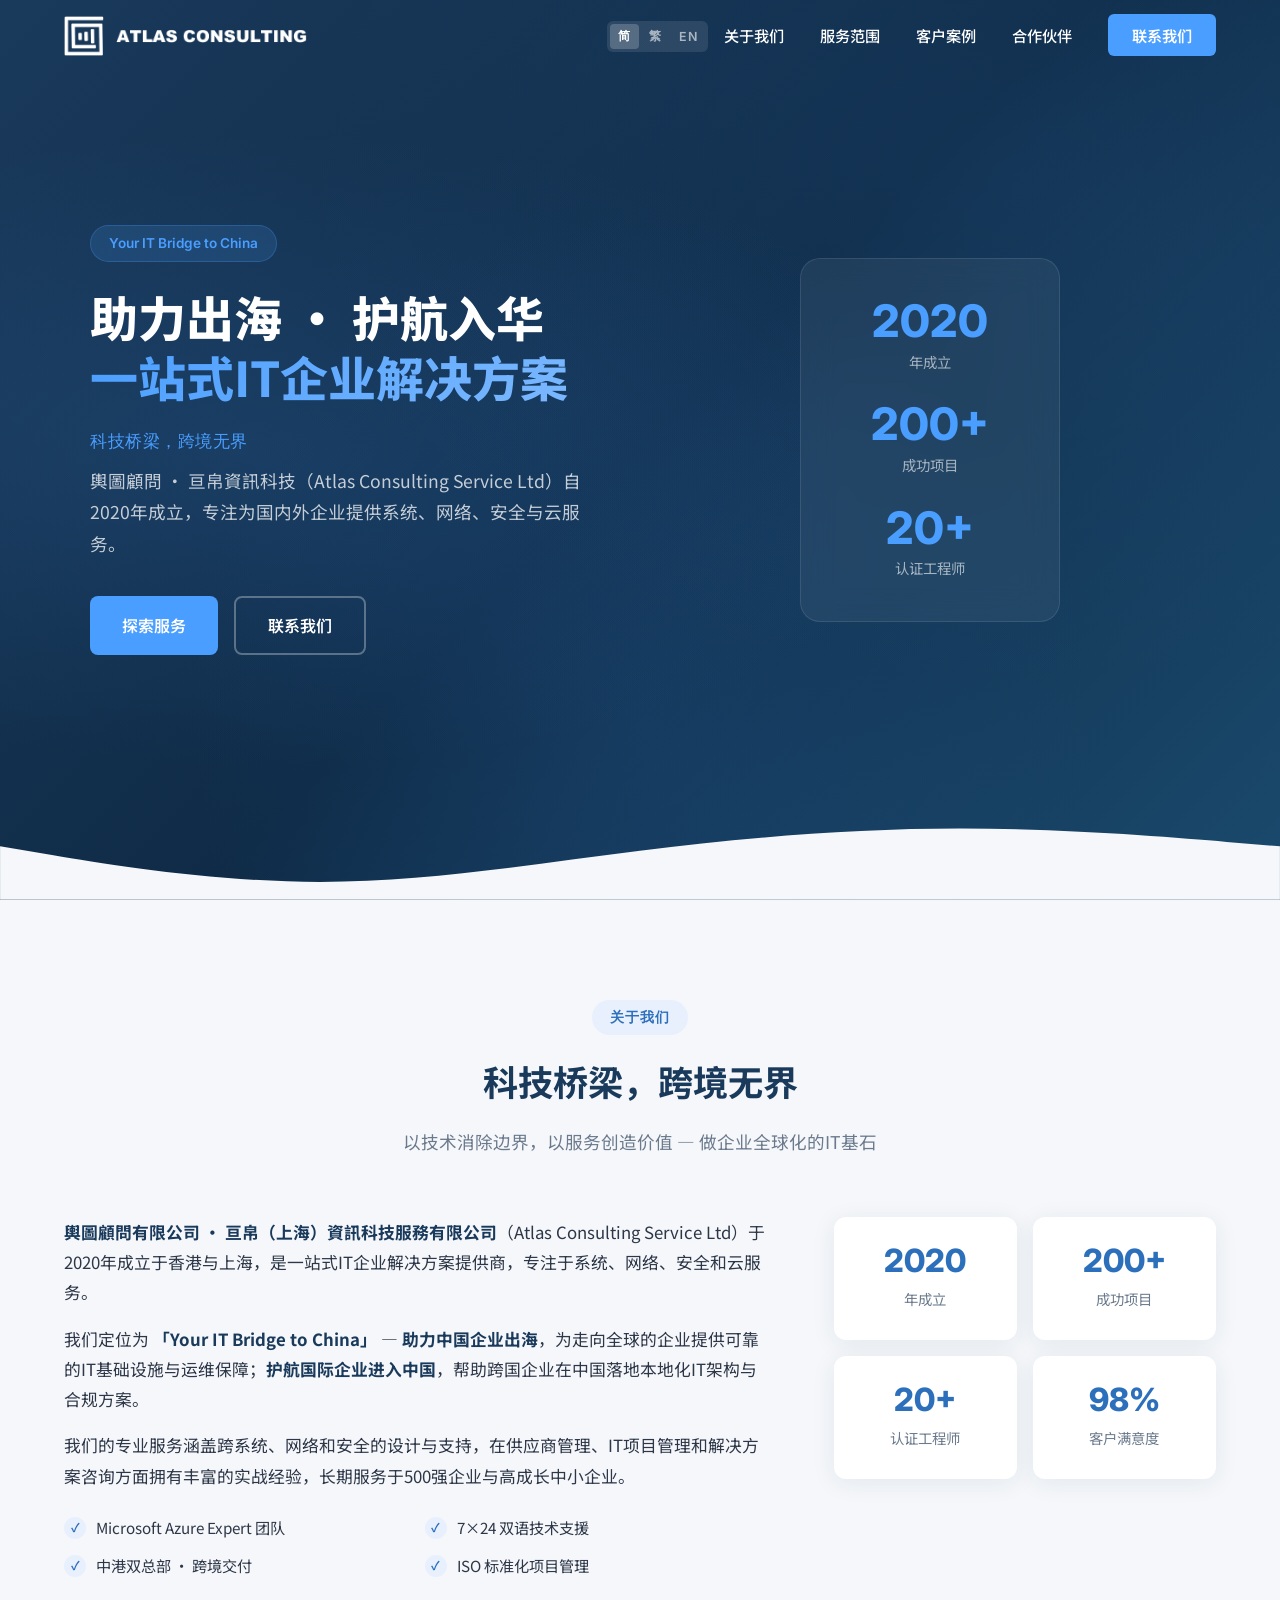
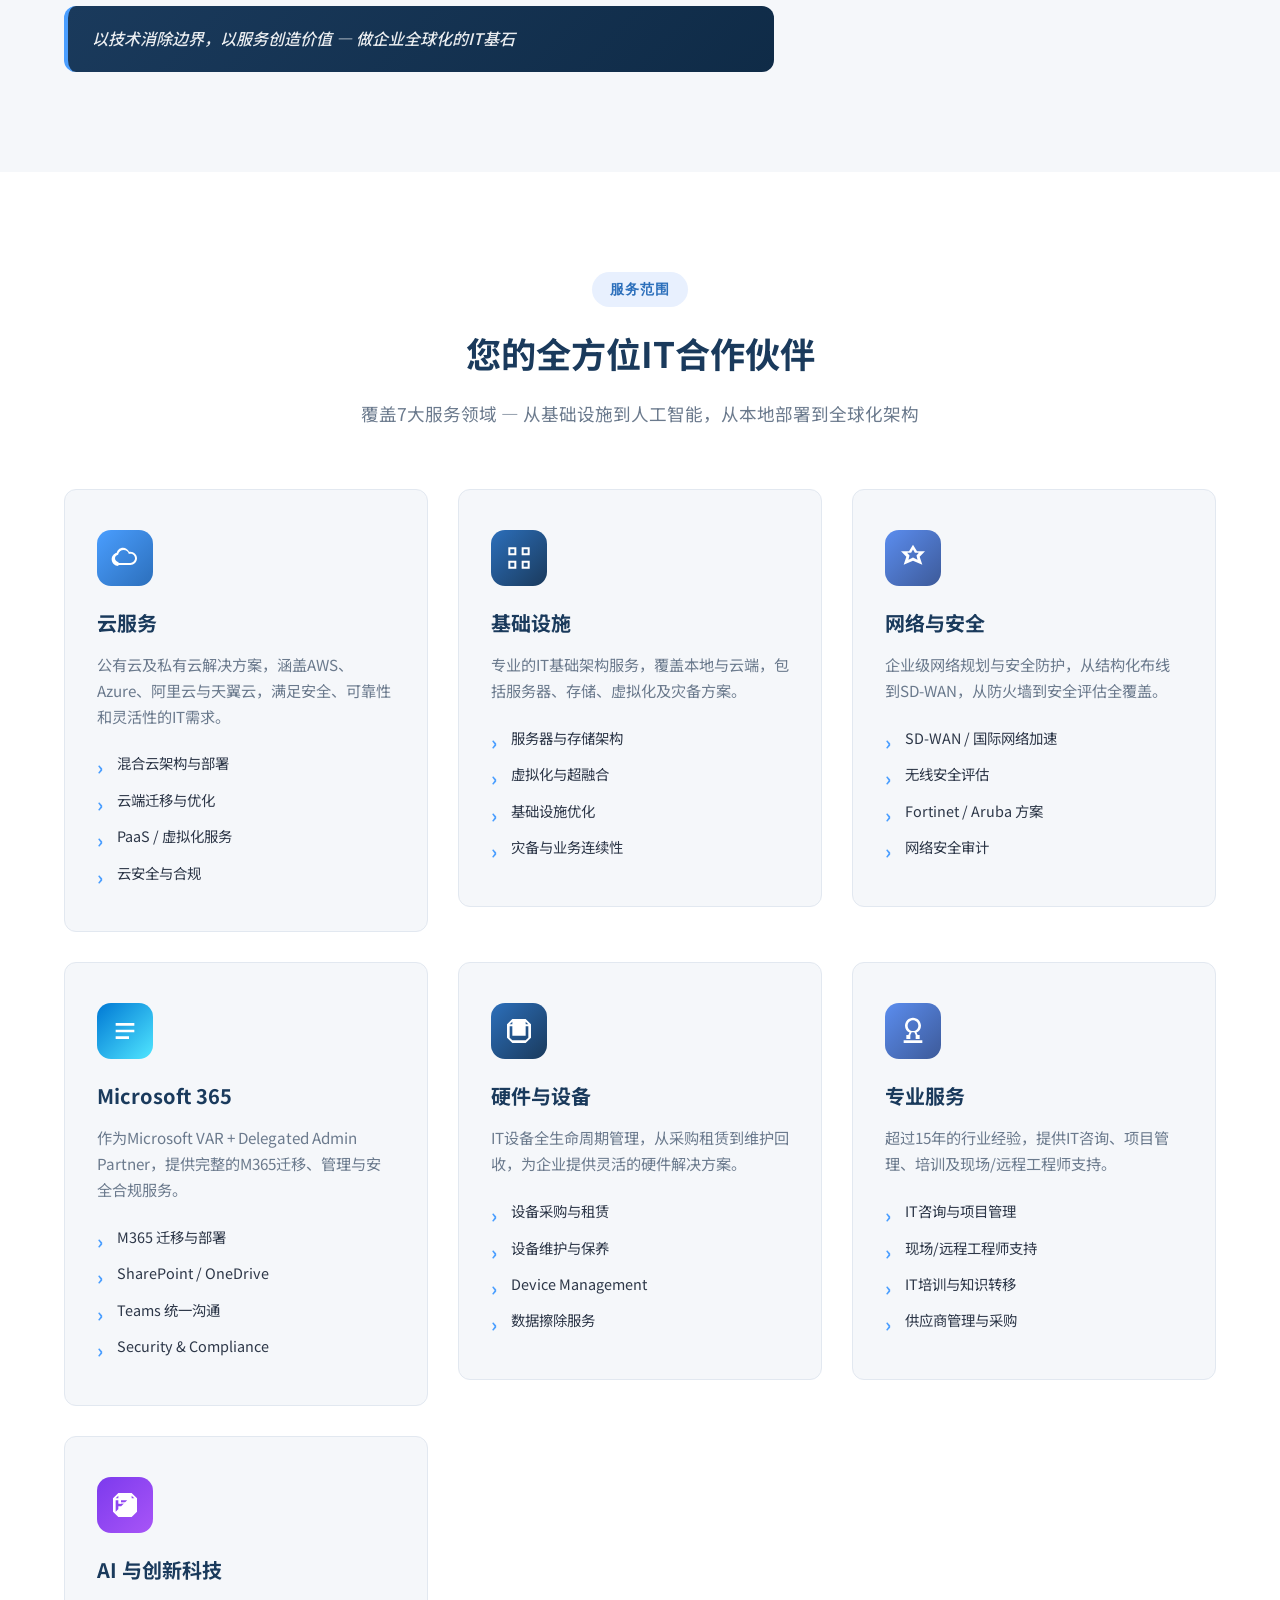
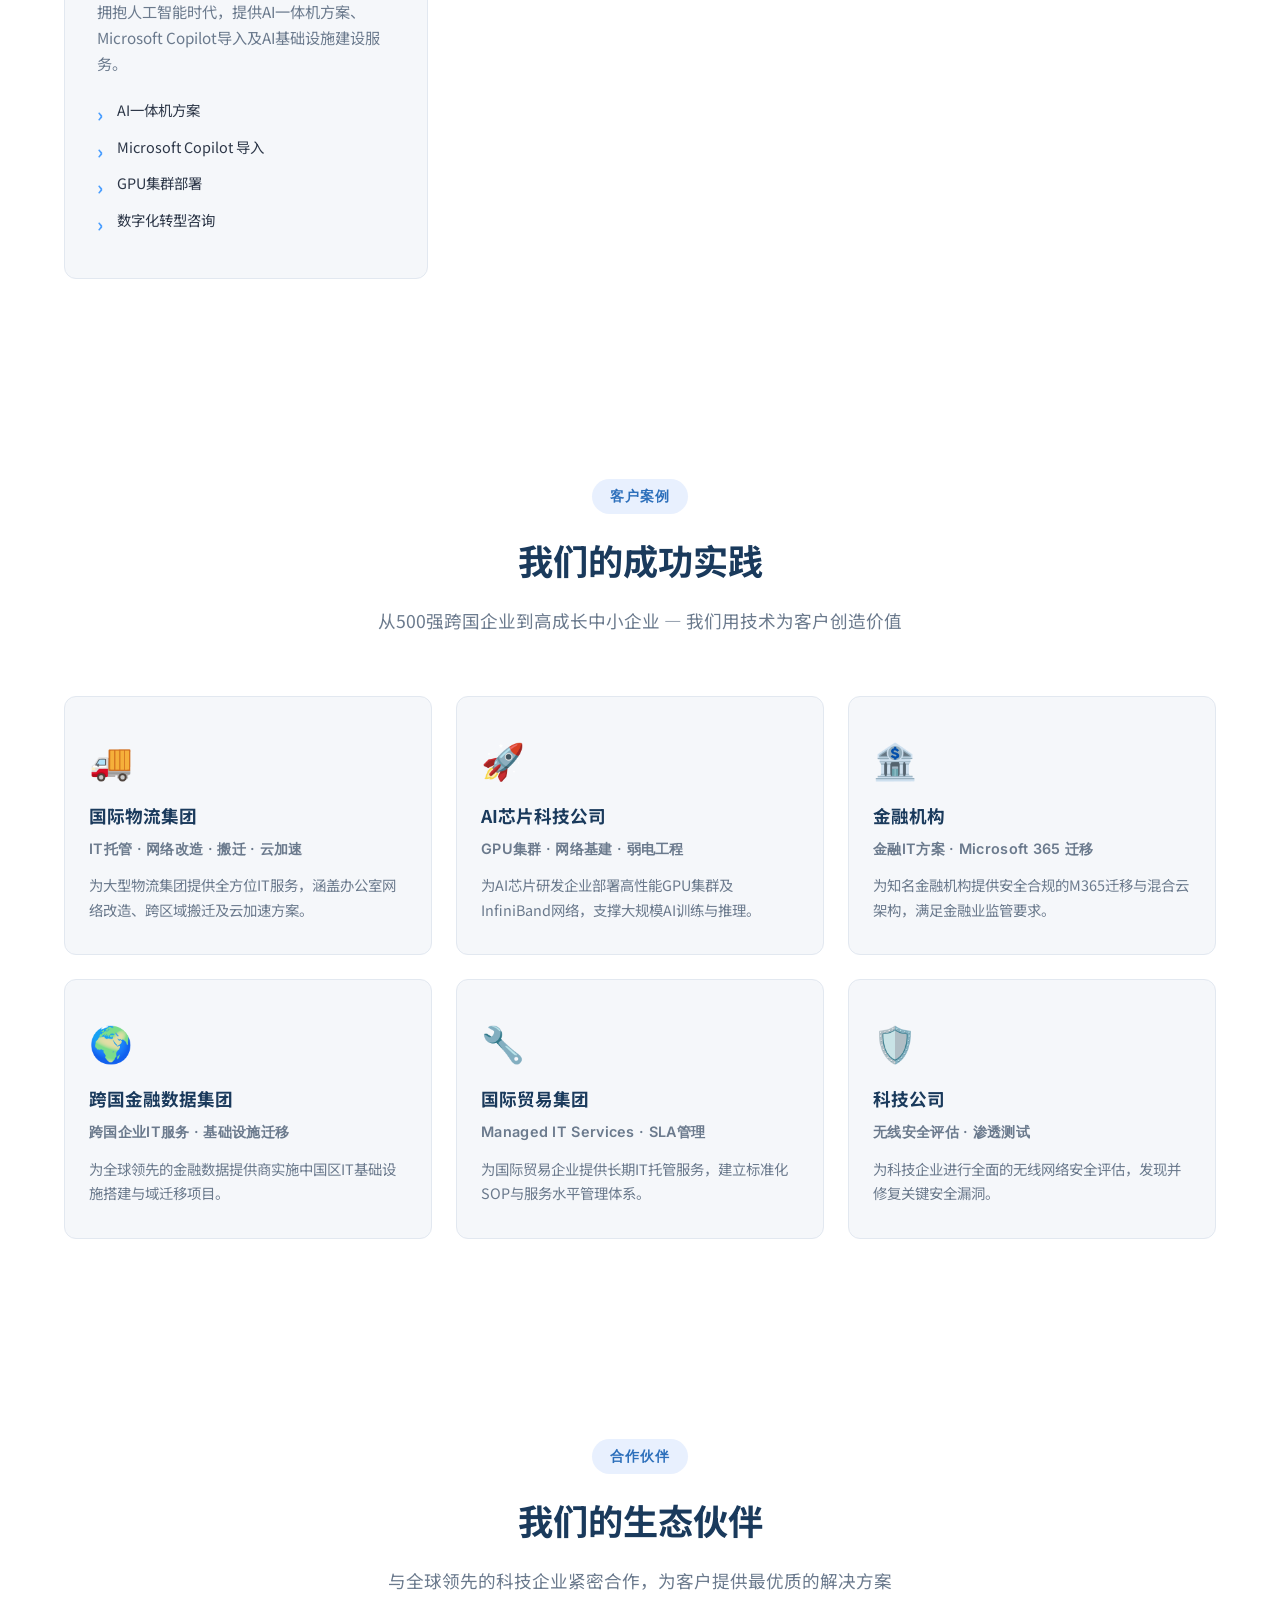
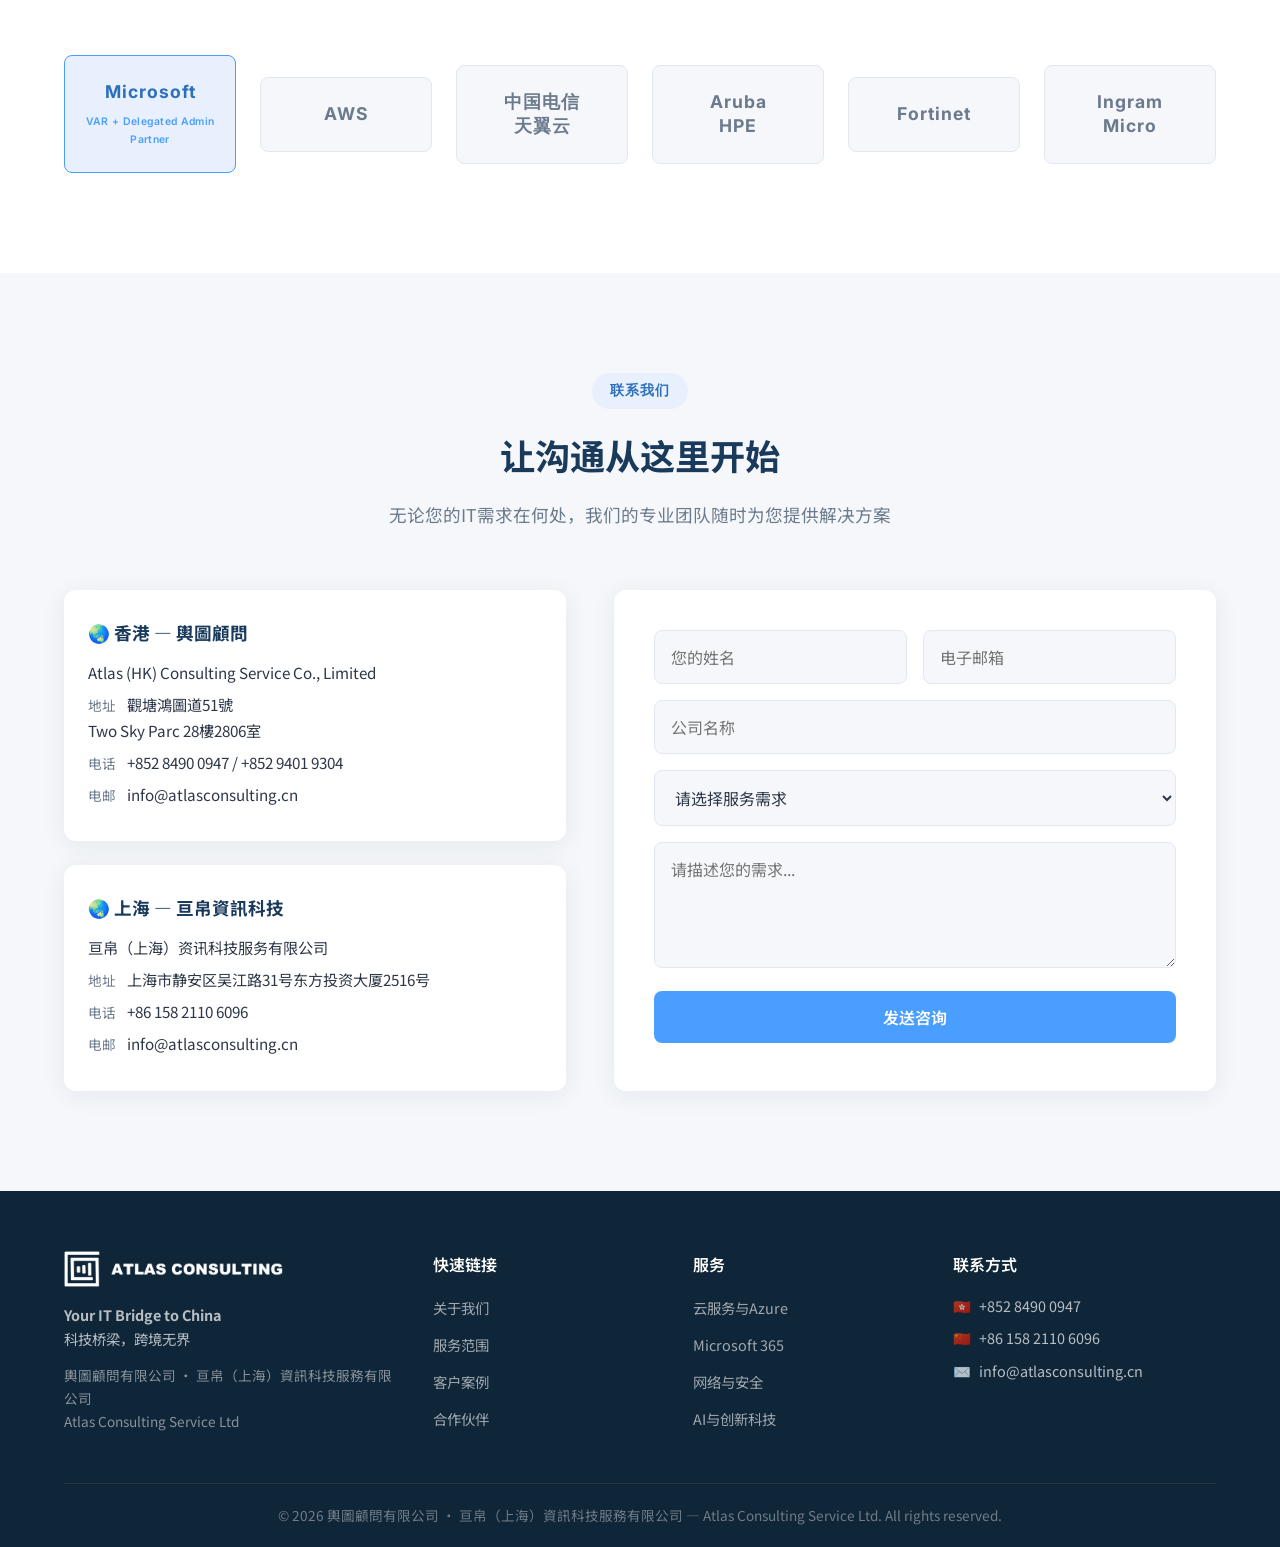
==== index.html @ c6019c4a "fix: services section missing 2x </div> + </section>, desktop layout broken" ====
<!DOCTYPE html>
<html lang="zh-CN">
<head>
    <meta charset="UTF-8">
    <meta name="viewport" content="width=device-width, initial-scale=1.0">
    <title>輿圖顧問 · 亘帛資訊科技 | Atlas Consulting — Your IT Bridge to China</title>
    <meta name="description" content="輿圖顧問有限公司 · 亘帛（上海）資訊科技服務有限公司 — 一站式IT企业解决方案提供商，助力中国企业出海，护航国际企业进入中国。">
    <meta name="robots" content="index, follow">
    <link rel="icon" type="image/jpg" href="assets/images/cropped-logo-32x32.jpg">
    <link rel="preconnect" href="https://fonts.googleapis.com">
    <link rel="preconnect" href="https://fonts.gstatic.com" crossorigin>
    <link href="https://fonts.googleapis.com/css2?family=Inter:wght@400;500;600;700;800&family=Noto+Sans+SC:wght@400;500;600;700&display=swap" rel="stylesheet">
    <link rel="stylesheet" href="assets/css/style.css">
</head>
<body>
    <!-- ========== NAVBAR ========== -->
    <nav class="navbar" id="navbar">
        <div class="container nav-container">
            <a href="#" class="nav-logo">
                <img src="assets/images/logo_280_blue.png" alt="Atlas Consulting" class="logo-blue">
                <img src="assets/images/logo_280_white.png" alt="Atlas Consulting" class="logo-white">
            </a>
            <div class="nav-right">
                <div class="lang-switcher">
                    <button class="lang-btn" data-lang="zh-CN" onclick="applyLanguage('zh-CN')">简</button>
                    <button class="lang-btn" data-lang="zh-TW" onclick="applyLanguage('zh-TW')">繁</button>
                    <button class="lang-btn" data-lang="en" onclick="applyLanguage('en')">EN</button>
                </div>
                <button class="nav-toggle" id="navToggle" aria-label="菜单">
                    <span></span><span></span><span></span>
                </button>
                <ul class="nav-menu" id="navMenu">
                    <li><a href="#about" class="nav-link" data-i18n="nav.about">关于我们</a></li>
                    <li><a href="#services" class="nav-link" data-i18n="nav.services">服务范围</a></li>
                    <li><a href="#cases" class="nav-link" data-i18n="nav.cases">客户案例</a></li>
                    <li><a href="#partners" class="nav-link" data-i18n="nav.partners">合作伙伴</a></li>
                    <li><a href="#contact" class="nav-link nav-cta" data-i18n="nav.contact">联系我们</a></li>
                </ul>
            </div>
        </div>
    </nav>

    <!-- ========== HERO ========== -->
    <section class="hero" id="hero">
        <div class="hero-bg"></div>
        <div class="container hero-content">
            <div class="hero-text">
                <span class="hero-badge" data-i18n="hero.badge">Your IT Bridge to China</span>
                <h1 data-i18n="hero.title">助力出海 · 护航入华<br><span class="highlight">一站式IT企业解决方案</span></h1>
                <p class="hero-tagline" data-i18n="hero.tagline">科技桥梁，跨境无界</p>
                <p data-i18n="hero.desc">輿圖顧問 · 亘帛資訊科技（Atlas Consulting Service Ltd）自2020年成立，专注为国内外企业提供系统、网络、安全与云服务。</p>
                <div class="hero-btns">
                    <a href="#services" class="btn btn-primary" data-i18n="hero.btn1">探索服务</a>
                    <a href="#contact" class="btn btn-outline" data-i18n="hero.btn2">联系我们</a>
                </div>
            </div>
            <div class="hero-visual">
                <div class="hero-card">
                    <div class="hero-stat">
                        <span class="stat-number">2020</span>
                        <span class="stat-label" data-i18n="stat.founded">年成立</span>
                    </div>
                    <div class="hero-stat">
                        <span class="stat-number">200+</span>
                        <span class="stat-label" data-i18n="stat.projects">成功项目</span>
                    </div>
                    <div class="hero-stat">
                        <span class="stat-number">20+</span>
                        <span class="stat-label" data-i18n="stat.engineers">认证工程师</span>
                    </div>
                </div>
            </div>
        </div>
        <div class="hero-wave">
            <svg viewBox="0 0 1440 120" fill="none" xmlns="http://www.w3.org/2000/svg">
                <path d="M0 60L60 70C120 80 240 100 360 100C480 100 600 80 720 65C840 50 960 40 1080 40C1200 40 1320 50 1380 55L1440 60V120H0V60Z" fill="#f5f7fa"/>
            </svg>
        </div>
    </section>

    <!-- ========== ABOUT ========== -->
    <section class="about" id="about">
        <div class="container">
            <div class="section-header">
                <span class="section-tag" data-i18n="about.tag">关于我们</span>
                <h2 data-i18n="about.title">科技桥梁，跨境无界</h2>
                <p class="section-desc" data-i18n="about.desc">以技术消除边界，以服务创造价值 — 做企业全球化的IT基石</p>
            </div>
            <div class="about-content">
                <div class="about-text">
                    <p data-i18n="about.p1"><strong>輿圖顧問有限公司 · 亘帛（上海）資訊科技服務有限公司</strong>（Atlas Consulting Service Ltd）于2020年成立于香港与上海，是一站式IT企业解决方案提供商，专注于系统、网络、安全和云服务。</p>
                    <p data-i18n="about.p2">我们定位为 <strong>「Your IT Bridge to China」</strong> — <strong>助力中国企业出海</strong>，为走向全球的企业提供可靠的IT基础设施与运维保障；<strong>护航国际企业进入中国</strong>，帮助跨国企业在中国落地本地化IT架构与合规方案。</p>
                    <p data-i18n="about.p3">我们的专业服务涵盖跨系统、网络和安全的设计与支持，在供应商管理、IT项目管理和解决方案咨询方面拥有丰富的实战经验，长期服务于500强企业与高成长中小企业。</p>
                    <div class="about-features">
                        <div class="about-feature">
                            <span class="af-icon">✓</span>
                            <span data-i18n="about.feat1">Microsoft Azure Expert 团队</span>
                        </div>
                        <div class="about-feature">
                            <span class="af-icon">✓</span>
                            <span data-i18n="about.feat2">7×24 双语技术支援</span>
                        </div>
                        <div class="about-feature">
                            <span class="af-icon">✓</span>
                            <span data-i18n="about.feat3">中港双总部 · 跨境交付</span>
                        </div>
                        <div class="about-feature">
                            <span class="af-icon">✓</span>
                            <span data-i18n="about.feat4">ISO 标准化项目管理</span>
                        </div>
                    </div>
                    <div class="about-mission">
                        <p class="mission-text" data-i18n="about.mission">「以技术消除边界，以服务创造价值 — 做企业全球化的IT基石」</p>
                    </div>
                </div>
                <div class="about-stats">
                    <div class="stat-card">
                        <span class="stat-num">2020</span>
                        <span class="stat-desc" data-i18n="stat.founded">年成立</span>
                    </div>
                    <div class="stat-card">
                        <span class="stat-num">200+</span>
                        <span class="stat-desc" data-i18n="stat.projects">成功项目</span>
                    </div>
                    <div class="stat-card">
                        <span class="stat-num">20+</span>
                        <span class="stat-desc" data-i18n="stat.engineers">认证工程师</span>
                    </div>
                    <div class="stat-card">
                        <span class="stat-num">98%</span>
                        <span class="stat-desc" data-i18n="stat.satisfaction">客户满意度</span>
                    </div>
                </div>
            </div>
        </div>
    </section>

    <!-- ========== SERVICES ========== -->
    <section class="services" id="services">
        <div class="container">
            <div class="section-header">
                <span class="section-tag" data-i18n="services.tag">服务范围</span>
                <h2 data-i18n="services.title">您的全方位IT合作伙伴</h2>
                <p class="section-desc" data-i18n="services.desc">覆盖7大服务领域 — 从基础设施到人工智能，从本地部署到全球化架构</p>
            </div>
            <div class="services-grid">
                <a href="services/cloud.html" class="service-card-link">
                <div class="service-card">
                    <div class="sc-icon sc-icon-cloud">
                        <svg viewBox="0 0 48 48" fill="none"><path d="M14 36C8.48 36 4 31.52 4 26C4 21.28 7.24 17.28 11.68 16.16C12.52 11.8 16.36 8.5 21 8.5C25.08 8.5 28.6 11.08 30.12 14.68C30.72 14.56 31.36 14.5 32 14.5C37.52 14.5 42 18.98 42 24.5C42 30.02 37.52 34.5 32 34.5H14ZM14 31.5H32C35.86 31.5 39 28.36 39 24.5C39 20.64 35.86 17.5 32 17.5C31.24 17.5 30.5 17.62 29.82 17.84C28.82 14.42 25.66 12 22 12C17.86 12 14.38 14.96 13.64 19.02C10.98 19.46 9 21.76 9 24.5C9 27.54 11.46 30 14.5 30L14 31.5Z" fill="currentColor"/></svg>
                    </div>
                    <h3 data-i18n="svc.cloud.title">云服务</h3>
                    <p data-i18n="svc.cloud.desc">公有云及私有云解决方案，涵盖AWS、Azure、阿里云与天翼云，满足安全、可靠性和灵活性的IT需求。</p>
                    <ul class="sc-list">
                        <li data-i18n="svc.cloud.l1">混合云架构与部署</li>
                        <li data-i18n="svc.cloud.l2">云端迁移与优化</li>
                        <li data-i18n="svc.cloud.l3">PaaS / 虚拟化服务</li>
                        <li data-i18n="svc.cloud.l4">云安全与合规</li>
                    </ul>
                </div>
                </a>
                <a href="services/infrastructure.html" class="service-card-link">
                <div class="service-card">
                    <div class="sc-icon sc-icon-infra">
                        <svg viewBox="0 0 48 48" fill="none"><path d="M8 8H20V20H8V8ZM8 28H20V40H8V28ZM28 8H40V20H28V8ZM28 28H40V40H28V28ZM11 11V17H17V11H11ZM11 31V37H17V31H11ZM31 11V17H37V11H31ZM31 31V37H37V31H31Z" fill="currentColor"/></svg>
                    </div>
                    <h3 data-i18n="svc.infra.title">基础设施</h3>
                    <p data-i18n="svc.infra.desc">专业的IT基础架构服务，覆盖本地与云端，包括服务器、存储、虚拟化及灾备方案。</p>
                    <ul class="sc-list">
                        <li data-i18n="svc.infra.l1">服务器与存储架构</li>
                        <li data-i18n="svc.infra.l2">虚拟化与超融合</li>
                        <li data-i18n="svc.infra.l3">基础设施优化</li>
                        <li data-i18n="svc.infra.l4">灾备与业务连续性</li>
                    </ul>
                </div>
                </a>
                <a href="services/network-security.html" class="service-card-link">
                <div class="service-card">
                    <div class="sc-icon sc-icon-pro">
                        <svg viewBox="0 0 48 48" fill="none"><path d="M24 4L30 14H42L34 22L38 34L24 28L10 34L14 22L6 14H18L24 4ZM24 11.2L21.2 16H15.2L18.8 20.4L17.2 26.6L24 23.2L30.8 26.6L29.2 20.4L32.8 16H26.8L24 11.2Z" fill="currentColor"/></svg>
                    </div>
                    <h3 data-i18n="svc.network.title">网络与安全</h3>
                    <p data-i18n="svc.network.desc">企业级网络规划与安全防护，从结构化布线到SD-WAN，从防火墙到安全评估全覆盖。</p>
                    <ul class="sc-list">
                        <li data-i18n="svc.network.l1">SD-WAN / 国际网络加速</li>
                        <li data-i18n="svc.network.l2">无线安全评估</li>
                        <li data-i18n="svc.network.l3">Fortinet / Aruba 方案</li>
                        <li data-i18n="svc.network.l4">网络安全审计</li>
                    </ul>
                </div>
                </a>
                <a href="services/microsoft-365.html" class="service-card-link">
                <div class="service-card">
                    <div class="sc-icon sc-icon-cloud" style="background: linear-gradient(135deg, #0078d4, #50e6ff);">
                        <svg viewBox="0 0 48 48" fill="none"><path d="M10 12H38V16H10V12ZM10 22H38V26H10V22ZM10 32H30V36H10V32Z" fill="currentColor"/></svg>
                    </div>
                    <h3 data-i18n="svc.m365.title">Microsoft 365</h3>
                    <p data-i18n="svc.m365.desc">作为Microsoft VAR + Delegated Admin Partner，提供完整的M365迁移、管理与安全合规服务。</p>
                    <ul class="sc-list">
                        <li data-i18n="svc.m365.l1">M365 迁移与部署</li>
                        <li data-i18n="svc.m365.l2">SharePoint / OneDrive</li>
                        <li data-i18n="svc.m365.l3">Teams 统一沟通</li>
                        <li data-i18n="svc.m365.l4">Security & Compliance</li>
                    </ul>
                </div>
                </a>
                <a href="services/hardware.html" class="service-card-link">
                <div class="service-card">
                    <div class="sc-icon sc-icon-infra" style="background: linear-gradient(135deg, #2c6fbb, #1a3a5c);">
                        <svg viewBox="0 0 48 48" fill="none"><path d="M34 6H14L6 14V34L14 42H34L42 34V14L34 6ZM34 10L38 14H34V10ZM14 10V14H10L14 10ZM10 34V17H14V31H34V17H38V34L34 38H14L10 34Z" fill="currentColor"/><rect x="17" y="20" width="14" height="4" fill="currentColor"/></svg>
                    </div>
                    <h3 data-i18n="svc.hardware.title">硬件与设备</h3>
                    <p data-i18n="svc.hardware.desc">IT设备全生命周期管理，从采购租赁到维护回收，为企业提供灵活的硬件解决方案。</p>
                    <ul class="sc-list">
                        <li data-i18n="svc.hardware.l1">设备采购与租赁</li>
                        <li data-i18n="svc.hardware.l2">设备维护与保养</li>
                        <li data-i18n="svc.hardware.l3">Device Management</li>
                        <li data-i18n="svc.hardware.l4">数据擦除服务</li>
                    </ul>
                </div>
                </a>
                <a href="services/professional.html" class="service-card-link">
                <div class="service-card">
                    <div class="sc-icon sc-icon-pro" style="background: linear-gradient(135deg, #5b8def, #3d5a99);">
                        <svg viewBox="0 0 48 48" fill="none"><path d="M24 4C30.6 4 36 9.4 36 16C36 20.6 33.2 24.6 29.2 26.4L31 30H34V36H28V30L26 26H22L20 30V36H14V30H17L18.8 26.4C14.8 24.6 12 20.6 12 16C12 9.4 17.4 4 24 4ZM24 8C19.6 8 16 11.6 16 16C16 20.4 19.6 24 24 24C28.4 24 32 20.4 32 16C32 11.6 28.4 8 24 8ZM10 38H38V42H10V38Z" fill="currentColor"/></svg>
                    </div>
                    <h3 data-i18n="svc.professional.title">专业服务</h3>
                    <p data-i18n="svc.professional.desc">超过15年的行业经验，提供IT咨询、项目管理、培训及现场/远程工程师支持。</p>
                    <ul class="sc-list">
                        <li data-i18n="svc.professional.l1">IT咨询与项目管理</li>
                        <li data-i18n="svc.professional.l2">现场/远程工程师支持</li>
                        <li data-i18n="svc.professional.l3">IT培训与知识转移</li>
                        <li data-i18n="svc.professional.l4">供应商管理与采购</li>
                    </ul>
                </div>
                </a>
                <a href="services/ai-innovation.html" class="service-card-link">
                <div class="service-card">
                    <div class="sc-icon" style="background: linear-gradient(135deg, #7c3aed, #a855f7);">
                        <svg viewBox="0 0 48 48" fill="none"><path d="M34 6H14L6 14V34L14 42H34L42 34V14L34 6ZM34 10L38 14H34V10ZM14 10V14H10L14 10ZM10 34V17H14V22H18V17H30V31H18V26H14V34L14 38H34L38 34V14H34V10Z" fill="currentColor"/><rect x="16" y="20" width="16" height="2" fill="currentColor"/></svg>
                    </div>
                    <h3 data-i18n="svc.ai.title">AI 与创新科技</h3>
                    <p data-i18n="svc.ai.desc">拥抱人工智能时代，提供AI一体机方案、Microsoft Copilot导入及AI基础设施建设服务。</p>
                    <ul class="sc-list">
                        <li data-i18n="svc.ai.l1">AI一体机方案</li>
                        <li data-i18n="svc.ai.l2">Microsoft Copilot 导入</li>
                        <li data-i18n="svc.ai.l3">GPU集群部署</li>
                        <li data-i18n="svc.ai.l4">数字化转型咨询</li>
                    </ul>
                </div>
                </a>
            </div>
        </div>
    </section>
    <!-- ========== REFERENCE CASES ========== -->
    <section class="cases" id="cases">
        <div class="container">
            <div class="section-header">
                <span class="section-tag" data-i18n="cases.tag">客户案例</span>
                <h2 data-i18n="cases.title">我们的成功实践</h2>
                <p class="section-desc" data-i18n="cases.desc">从500强跨国企业到高成长中小企业 — 我们用技术为客户创造价值</p>
            </div>
            <div class="cases-grid">
                <div class="case-card">
                    <div class="case-icon">🚚</div>
                    <h3 data-i18n="case1.title">国际物流集团</h3>
                    <p class="case-type" data-i18n="case1.type">IT托管 · 网络改造 · 搬迁 · 云加速</p>
                    <p data-i18n="case1.desc">为大型物流集团提供全方位IT服务，涵盖办公室网络改造、跨区域搬迁及云加速方案。</p>
                </div>
                <div class="case-card">
                    <div class="case-icon">🚀</div>
                    <h3 data-i18n="case2.title">AI芯片科技公司</h3>
                    <p class="case-type" data-i18n="case2.type">GPU集群 · 网络基建 · 弱电工程</p>
                    <p data-i18n="case2.desc">为AI芯片研发企业部署高性能GPU集群及InfiniBand网络，支撑大规模AI训练与推理。</p>
                </div>
                <div class="case-card">
                    <div class="case-icon">🏦</div>
                    <h3 data-i18n="case3.title">金融机构</h3>
                    <p class="case-type" data-i18n="case3.type">金融IT方案 · Microsoft 365 迁移</p>
                    <p data-i18n="case3.desc">为知名金融机构提供安全合规的M365迁移与混合云架构，满足金融业监管要求。</p>
                </div>
                <div class="case-card">
                    <div class="case-icon">🌍</div>
                    <h3 data-i18n="case4.title">跨国金融数据集团</h3>
                    <p class="case-type" data-i18n="case4.type">跨国企业IT服务 · 基础设施迁移</p>
                    <p data-i18n="case4.desc">为全球领先的金融数据提供商实施中国区IT基础设施搭建与域迁移项目。</p>
                </div>
                <div class="case-card">
                    <div class="case-icon">🔧</div>
                    <h3 data-i18n="case5.title">国际贸易集团</h3>
                    <p class="case-type" data-i18n="case5.type">Managed IT Services · SLA管理</p>
                    <p data-i18n="case5.desc">为国际贸易企业提供长期IT托管服务，建立标准化SOP与服务水平管理体系。</p>
                </div>
                <div class="case-card">
                    <div class="case-icon">🛡️</div>
                    <h3 data-i18n="case6.title">科技公司</h3>
                    <p class="case-type" data-i18n="case6.type">无线安全评估 · 渗透测试</p>
                    <p data-i18n="case6.desc">为科技企业进行全面的无线网络安全评估，发现并修复关键安全漏洞。</p>
                </div>
            </div>
        </div>
    </section>

    <!-- ========== PARTNERS ========== -->
    <section class="partners" id="partners">
        <div class="container">
            <div class="section-header">
                <span class="section-tag" data-i18n="partners.tag">合作伙伴</span>
                <h2 data-i18n="partners.title">我们的生态伙伴</h2>
                <p class="section-desc" data-i18n="partners.desc">与全球领先的科技企业紧密合作，为客户提供最优质的解决方案</p>
            </div>
            <div class="partners-grid">
                <div class="partner-logo featured">
                    <div class="pl-placeholder">Microsoft</div>
                    <span class="pl-badge" data-i18n="partners.badge">VAR + Delegated Admin Partner</span>
                </div>
                <div class="partner-logo">
                    <div class="pl-placeholder">AWS</div>
                </div>
                <div class="partner-logo">
                    <div class="pl-placeholder">中国电信<br>天翼云</div>
                </div>
                <div class="partner-logo">
                    <div class="pl-placeholder">Aruba<br>HPE</div>
                </div>
                <div class="partner-logo">
                    <div class="pl-placeholder">Fortinet</div>
                </div>
                <div class="partner-logo">
                    <div class="pl-placeholder">Ingram<br>Micro</div>
                </div>
            </div>
        </div>
    </section>

    <!-- ========== CONTACT ========== -->
    <section class="contact" id="contact">
        <div class="container">
            <div class="section-header">
                <span class="section-tag" data-i18n="contact.tag">联系我们</span>
                <h2 data-i18n="contact.title">让沟通从这里开始</h2>
                <p class="section-desc" data-i18n="contact.desc">无论您的IT需求在何处，我们的专业团队随时为您提供解决方案</p>
            </div>
            <div class="contact-grid">
                <div class="contact-info">
                    <div class="ci-card">
                        <h4 data-i18n="contact.hk">🌏 香港 — 輿圖顧問</h4>
                        <p data-i18n="contact.hk.name"><strong>Atlas (HK) Consulting Service Co., Limited</strong></p>
                        <p><span class="ci-label" data-i18n="address">地址</span> <span data-i18n="contact.hk.addr">觀塘鴻圖道51號<br>Two Sky Parc 28樓2806室</span></p>
                        <p><span class="ci-label" data-i18n="phone">电话</span> <span data-i18n="contact.hk.tel">+852 8490 0947 / +852 9401 9304</span></p>
                        <p><span class="ci-label" data-i18n="email">电邮</span> <span data-i18n="contact.hk.email">info@atlasconsulting.cn</span></p>
                    </div>
                    <div class="ci-card">
                        <h4 data-i18n="contact.sh">🌏 上海 — 亘帛資訊科技</h4>
                        <p data-i18n="contact.sh.name"><strong>亘帛（上海）资讯科技服务有限公司</strong></p>
                        <p><span class="ci-label" data-i18n="address">地址</span> <span data-i18n="contact.sh.addr">上海市静安区吴江路31号东方投资大厦2516号</span></p>
                        <p><span class="ci-label" data-i18n="phone">电话</span> <span data-i18n="contact.sh.tel">+86 158 2110 6096</span></p>
                        <p><span class="ci-label" data-i18n="email">电邮</span> <span data-i18n="contact.sh.email">info@atlasconsulting.cn</span></p>
                    </div>
                </div>
                <form class="contact-form" id="contactForm">
                    <div class="form-row">
                        <input type="text" data-i18n="form.name" placeholder="您的姓名" required>
                        <input type="email" data-i18n="form.email" placeholder="电子邮箱" required>
                    </div>
                    <input type="text" data-i18n="form.company" placeholder="公司名称">
                    <select>
                        <option value="" data-i18n="form.select">请选择服务需求</option>
                        <option data-i18n="form.opt1">云服务 / Azure / AWS</option>
                        <option data-i18n="form.opt2">Microsoft 365 迁移</option>
                        <option data-i18n="form.opt3">网络与安全</option>
                        <option data-i18n="form.opt4">IT基础设施</option>
                        <option data-i18n="form.opt5">AI与Copilot</option>
                        <option data-i18n="form.opt6">IT托管服务</option>
                        <option data-i18n="form.opt7">其他咨询</option>
                    </select>
                    <textarea rows="4" data-i18n="form.message" placeholder="请描述您的需求..." required></textarea>
                    <button type="submit" class="btn btn-primary btn-block" data-i18n="form.submit">发送咨询</button>
                </form>
            </div>
        </div>
    </section>

    <!-- ========== FOOTER ========== -->
    <footer class="footer">
        <div class="container">
            <div class="footer-grid">
                <div class="footer-brand">
                    <img src="assets/images/logo_280_white.png" alt="Atlas Consulting" class="footer-logo">
                    <p><strong data-i18n="footer.brand">Your IT Bridge to China</strong><br><span data-i18n="footer.tagline">科技桥梁，跨境无界</span></p>
                    <p style="margin-top:12px;font-size:0.85rem;color:rgba(255,255,255,0.5);" data-i18n="footer.company">
                        輿圖顧問有限公司 · 亘帛（上海）資訊科技服務有限公司<br>
                        Atlas Consulting Service Ltd
                    </p>
                </div>
                <div class="footer-links">
                    <h4 data-i18n="footer.links">快速链接</h4>
                    <ul>
                        <li><a href="#about" data-i18n="footer.link1">关于我们</a></li>
                        <li><a href="#services" data-i18n="footer.link2">服务范围</a></li>
                        <li><a href="#cases" data-i18n="footer.link3">客户案例</a></li>
                        <li><a href="#partners" data-i18n="footer.link4">合作伙伴</a></li>
                    </ul>
                </div>
                <div class="footer-links">
                    <h4 data-i18n="footer.service">服务</h4>
                    <ul>
                        <li><a href="services/cloud.html" data-i18n="footer.service1">云服务与Azure</a></li>
                        <li><a href="services/microsoft-365.html" data-i18n="footer.service2">Microsoft 365</a></li>
                        <li><a href="services/network-security.html" data-i18n="footer.service3">网络与安全</a></li>
                        <li><a href="services/ai-innovation.html" data-i18n="footer.service4">AI与创新科技</a></li>
                    </ul>
                </div>
                <div class="footer-contact">
                    <h4 data-i18n="footer.contact_title">联系方式</h4>
                    <p><span>🇭🇰</span> +852 8490 0947</p>
                    <p><span>🇨🇳</span> +86 158 2110 6096</p>
                    <p><span>✉️</span> info@atlasconsulting.cn</p>
                </div>
            </div>
            <div class="footer-bottom">
                <p data-i18n="footer.copyright">&copy; 2026 輿圖顧問有限公司 · 亘帛（上海）資訊科技服務有限公司 — Atlas Consulting Service Ltd. All rights reserved.</p>
            </div>
        </div>
    </footer>

    <script src="assets/js/translations.js"></script>
    <script src="assets/js/main.js"></script>
</body>
</html>
---- assets/css/style.css ----
/* =========================================
   Atlas Consulting — Professional Corporate
   ========================================= */

:root {
    --primary: #1a3a5c;
    --primary-light: #2c6fbb;
    --accent: #4a9eff;
    --accent-light: #e8f0fe;
    --bg: #ffffff;
    --bg-alt: #f5f7fa;
    --bg-dark: #0f2538;
    --text: #2d3748;
    --text-light: #6b7a8d;
    --text-white: #ffffff;
    --border: #e2e8f0;
    --shadow: 0 4px 24px rgba(26, 58, 92, 0.08);
    --shadow-hover: 0 8px 40px rgba(26, 58, 92, 0.14);
    --radius: 12px;
    --radius-sm: 8px;
    --font-cn: 'Noto Sans SC', -apple-system, BlinkMacSystemFont, sans-serif;
    --font-en: 'Inter', -apple-system, BlinkMacSystemFont, sans-serif;
    --transition: 0.3s cubic-bezier(0.4, 0, 0.2, 1);
}

/* ---- Reset ---- */
*, *::before, *::after { margin: 0; padding: 0; box-sizing: border-box; }
html { scroll-behavior: smooth; }
body {
    font-family: var(--font-cn);
    color: var(--text);
    background: var(--bg);
    line-height: 1.7;
    -webkit-font-smoothing: antialiased;
    overflow-x: hidden;
}
a { color: inherit; text-decoration: none; }
ul { list-style: none; }
img { max-width: 100%; height: auto; display: block; }

.container {
    max-width: 1200px;
    margin: 0 auto;
    padding: 0 24px;
}

.section-header {
    text-align: center;
    margin-bottom: 60px;
}
.section-tag {
    display: inline-block;
    background: var(--accent-light);
    color: var(--primary-light);
    font-size: 0.85rem;
    font-weight: 600;
    padding: 6px 18px;
    border-radius: 20px;
    letter-spacing: 1px;
    text-transform: uppercase;
    margin-bottom: 16px;
    font-family: var(--font-en);
}
.section-header h2 {
    font-size: 2.2rem;
    font-weight: 700;
    color: var(--primary);
    margin-bottom: 16px;
}
.section-desc {
    font-size: 1.1rem;
    color: var(--text-light);
    max-width: 600px;
    margin: 0 auto;
}

section { padding: 100px 0; }

/* ---- NAVBAR ---- */
.navbar {
    position: fixed;
    top: 0;
    left: 0;
    right: 0;
    z-index: 1000;
    background: transparent;
    transition: var(--transition);
    padding: 16px 0;
}
.navbar.scrolled {
    background: rgba(255,255,255,0.97);
    backdrop-filter: blur(12px);
    box-shadow: 0 1px 8px rgba(0,0,0,0.06);
    padding: 10px 0;
}
.nav-container {
    display: flex;
    align-items: center;
    justify-content: space-between;
}
.nav-logo img {
    height: 40px;
    transition: var(--transition);
}
.navbar.scrolled .logo-white { display: none; }
.navbar.scrolled .logo-blue { display: block; }
.navbar:not(.scrolled) .logo-white { display: block; }
.navbar:not(.scrolled) .logo-blue { display: none; }

.nav-menu {
    display: flex;
    align-items: center;
    gap: 36px;
}
.nav-link {
    font-size: 0.95rem;
    font-weight: 500;
    color: var(--text-white);
    transition: var(--transition);
    position: relative;
    padding: 4px 0;
}
.navbar.scrolled .nav-link { color: var(--text); }
.nav-link::after {
    content: '';
    position: absolute;
    bottom: -2px;
    left: 0;
    width: 0;
    height: 2px;
    background: var(--accent);
    transition: var(--transition);
}
.nav-link:hover::after { width: 100%; }
.nav-cta {
    background: var(--accent);
    color: white !important;
    padding: 10px 24px !important;
    border-radius: 6px;
    font-weight: 600;
    transition: var(--transition);
}
.nav-cta::after { display: none; }
.nav-cta:hover { background: var(--primary-light); transform: translateY(-1px); }

.nav-toggle {
    display: none;
    flex-direction: column;
    gap: 5px;
    background: none;
    border: none;
    cursor: pointer;
    padding: 4px;
}
.nav-toggle span {
    display: block;
    width: 26px;
    height: 2.5px;
    background: var(--text-white);
    border-radius: 2px;
    transition: var(--transition);
}
.navbar.scrolled .nav-toggle span { background: var(--text); }
.nav-toggle.active span:nth-child(1) { transform: rotate(45deg) translate(5px, 5px); }
.nav-toggle.active span:nth-child(2) { opacity: 0; }
.nav-toggle.active span:nth-child(3) { transform: rotate(-45deg) translate(5px, -5px); }

/* ---- Language Switcher ---- */
.nav-right {
    display: flex;
    align-items: center;
    gap: 16px;
}
.lang-switcher {
    display: flex;
    gap: 2px;
    background: rgba(255,255,255,0.1);
    border-radius: 6px;
    padding: 3px;
}
.navbar.scrolled .lang-switcher {
    background: var(--accent-light);
}
.lang-btn {
    font-size: 0.78rem;
    font-weight: 600;
    padding: 4px 8px;
    border: none;
    border-radius: 4px;
    cursor: pointer;
    background: transparent;
    color: rgba(255,255,255,0.6);
    font-family: var(--font-en);
    transition: var(--transition);
    letter-spacing: 0.5px;
}
.navbar.scrolled .lang-btn {
    color: var(--text-light);
}
.lang-btn:hover {
    color: var(--text-white);
}
.navbar.scrolled .lang-btn:hover {
    color: var(--primary);
}
.lang-btn.active {
    background: rgba(255,255,255,0.2);
    color: var(--text-white);
}
.navbar.scrolled .lang-btn.active {
    background: white;
    color: var(--primary);
    box-shadow: 0 1px 4px rgba(0,0,0,0.06);
}

/* ---- HERO ---- */
.hero {
    min-height: 100vh;
    display: flex;
    align-items: center;
    position: relative;
    background: linear-gradient(135deg, var(--primary) 0%, #0f2b47 50%, #1a4a6e 100%);
    overflow: hidden;
    padding-top: 80px;
}
.hero-bg {
    position: absolute;
    inset: 0;
    background:
        radial-gradient(ellipse at 20% 50%, rgba(74, 158, 255, 0.12) 0%, transparent 50%),
        radial-gradient(ellipse at 80% 20%, rgba(74, 158, 255, 0.08) 0%, transparent 50%),
        radial-gradient(ellipse at 50% 80%, rgba(44, 111, 187, 0.15) 0%, transparent 50%);
}
.hero-content {
    display: grid;
    grid-template-columns: 1fr 1fr;
    gap: 60px;
    align-items: center;
    position: relative;
    z-index: 2;
}
.hero-badge {
    display: inline-block;
    background: rgba(74, 158, 255, 0.15);
    color: var(--accent);
    font-size: 0.85rem;
    font-weight: 600;
    padding: 6px 18px;
    border-radius: 20px;
    margin-bottom: 24px;
    font-family: var(--font-en);
    border: 1px solid rgba(74, 158, 255, 0.25);
}
.hero-text h1 {
    font-size: 3rem;
    font-weight: 800;
    color: var(--text-white);
    line-height: 1.25;
    margin-bottom: 20px;
}
.hero-text .highlight {
    background: linear-gradient(135deg, var(--accent), #7bb8ff);
    -webkit-background-clip: text;
    -webkit-text-fill-color: transparent;
    background-clip: text;
}
.hero-text p {
    font-size: 1.1rem;
    color: rgba(255,255,255,0.75);
    max-width: 520px;
    margin-bottom: 36px;
    line-height: 1.8;
}
.hero-tagline {
    font-family: var(--font-en);
    font-size: 1.05rem !important;
    color: var(--accent) !important;
    font-weight: 500;
    letter-spacing: 0.5px;
    margin-bottom: 8px !important;
}
.hero-btns { display: flex; gap: 16px; flex-wrap: wrap; }

.btn {
    display: inline-flex;
    align-items: center;
    gap: 8px;
    padding: 14px 32px;
    border-radius: 8px;
    font-weight: 600;
    font-size: 1rem;
    font-family: var(--font-cn);
    cursor: pointer;
    border: none;
    transition: var(--transition);
}
/* English text word-break support */
body[style*="font-family: var(--font-en)"] .service-card p,
body[style*="font-family: var(--font-en)"] .case-card p,
body[style*="font-family: var(--font-en)"] .sc-list li,
body[style*="font-family: var(--font-en)"] .about-text p,
body[style*="font-family: var(--font-en)"] .ci-card p,
body[style*="font-family: var(--font-en)"] .section-desc,
body[style*="font-family: var(--font-en)"] .footer-brand p,
body[style*="font-family: var(--font-en)"] .case-type {
    word-break: break-word;
    overflow-wrap: break-word;
}
.btn-primary {
    background: var(--accent);
    color: white;
}
.btn-primary:hover { background: var(--primary-light); transform: translateY(-2px); box-shadow: 0 6px 20px rgba(74,158,255,0.3); }
.btn-outline {
    background: transparent;
    color: white;
    border: 2px solid rgba(255,255,255,0.3);
}
.btn-outline:hover { border-color: var(--accent); background: rgba(74,158,255,0.1); }
.btn-block { width: 100%; justify-content: center; }

.hero-visual {
    display: flex;
    justify-content: center;
}
.hero-card {
    background: rgba(255,255,255,0.06);
    backdrop-filter: blur(16px);
    border: 1px solid rgba(255,255,255,0.1);
    border-radius: 20px;
    padding: 40px 36px;
    display: flex;
    flex-direction: column;
    gap: 28px;
    min-width: 260px;
}
.hero-stat {
    display: flex;
    flex-direction: column;
    align-items: center;
    text-align: center;
}
.stat-number {
    font-family: var(--font-en);
    font-size: 2.8rem;
    font-weight: 800;
    color: var(--accent);
    line-height: 1;
}
.stat-label {
    font-size: 0.9rem;
    color: rgba(255,255,255,0.6);
    margin-top: 6px;
}

.hero-wave {
    position: absolute;
    bottom: 0;
    left: 0;
    right: 0;
    line-height: 0;
}
.hero-wave svg { width: 100%; height: auto; display: block; }

/* ---- ABOUT ---- */
.about { background: var(--bg-alt); }
.about-content {
    display: grid;
    grid-template-columns: 1.3fr 0.7fr;
    gap: 60px;
    align-items: start;
}
.about-text p {
    margin-bottom: 16px;
    color: var(--text);
    line-height: 1.8;
    font-size: 1.05rem;
}
.about-text p strong { color: var(--primary); }
.about-features {
    display: grid;
    grid-template-columns: 1fr 1fr;
    gap: 12px;
    margin-top: 24px;
}
.about-feature {
    display: flex;
    align-items: center;
    gap: 10px;
    font-size: 0.95rem;
    color: var(--text);
}
.about-mission {
    margin-top: 28px;
    padding: 20px 24px;
    background: linear-gradient(135deg, var(--primary), #0f2b47);
    border-radius: var(--radius);
    border-left: 4px solid var(--accent);
}
.mission-text {
    font-size: 1rem !important;
    color: rgba(255,255,255,0.9) !important;
    font-weight: 500;
    line-height: 1.6 !important;
    margin-bottom: 0 !important;
    font-style: italic;
}
.af-icon {
    width: 22px;
    height: 22px;
    background: var(--accent-light);
    color: var(--primary-light);
    border-radius: 50%;
    display: flex;
    align-items: center;
    justify-content: center;
    font-size: 0.75rem;
    font-weight: 700;
    flex-shrink: 0;
}
.about-stats {
    display: grid;
    grid-template-columns: 1fr 1fr;
    gap: 16px;
}
.stat-card {
    background: white;
    border-radius: var(--radius);
    padding: 28px 20px;
    text-align: center;
    box-shadow: var(--shadow);
    transition: var(--transition);
}
.stat-card:hover { transform: translateY(-4px); box-shadow: var(--shadow-hover); }
.stat-num {
    display: block;
    font-family: var(--font-en);
    font-size: 2rem;
    font-weight: 800;
    color: var(--primary-light);
    line-height: 1;
    margin-bottom: 8px;
}
.stat-desc {
    font-size: 0.9rem;
    color: var(--text-light);
}

/* ---- SERVICES ---- */
.services { background: var(--bg); }
.services-grid {
    display: grid;
    grid-template-columns: repeat(3, 1fr);
    gap: 30px;
}
.service-card {
    background: var(--bg-alt);
    border-radius: var(--radius);
    padding: 40px 32px;
    border: 1px solid var(--border);
    transition: var(--transition);
}
.service-card:hover { transform: translateY(-6px); box-shadow: var(--shadow-hover); border-color: transparent; }
.sc-icon {
    width: 56px;
    height: 56px;
    border-radius: 14px;
    display: flex;
    align-items: center;
    justify-content: center;
    margin-bottom: 20px;
    color: white;
}
.sc-icon svg { width: 32px; height: 32px; }
.sc-icon-cloud { background: linear-gradient(135deg, #4a9eff, #2c6fbb); }
.sc-icon-infra { background: linear-gradient(135deg, #2c6fbb, #1a3a5c); }
.sc-icon-pro { background: linear-gradient(135deg, #5b8def, #3d5a99); }
.service-card h3 {
    font-size: 1.25rem;
    font-weight: 700;
    color: var(--primary);
    margin-bottom: 12px;
}
.service-card p { color: var(--text-light); font-size: 0.95rem; margin-bottom: 16px; line-height: 1.7; }
.sc-list li {
    font-size: 0.9rem;
    color: var(--text);
    padding: 6px 0;
    padding-left: 20px;
    position: relative;
}
.sc-list li::before {
    content: '›';
    position: absolute;
    left: 0;
    color: var(--accent);
    font-weight: 700;
    font-size: 1.2rem;
}

/* ---- SOLUTIONS ---- */
.solutions { background: var(--bg-alt); }
.solutions-grid {
    display: grid;
    grid-template-columns: repeat(3, 1fr);
    gap: 30px;
}
.solution-card {
    background: white;
    border-radius: var(--radius);
    padding: 36px 28px;
    text-align: center;
    box-shadow: var(--shadow);
    transition: var(--transition);
}
.solution-card:hover { transform: translateY(-4px); box-shadow: var(--shadow-hover); }
.sol-icon {
    width: 64px;
    height: 64px;
    margin: 0 auto 20px;
    background: var(--accent-light);
    border-radius: 16px;
    display: flex;
    align-items: center;
    justify-content: center;
    color: var(--primary-light);
}
.sol-icon svg { width: 36px; height: 36px; }
.solution-card h3 {
    font-size: 1.2rem;
    font-weight: 700;
    color: var(--primary);
    margin-bottom: 12px;
}
.solution-card p {
    font-size: 0.92rem;
    color: var(--text-light);
    line-height: 1.7;
}

/* ---- CASES (Reference) ---- */
.cases { background: var(--bg); }
.cases-grid {
    display: grid;
    grid-template-columns: repeat(3, 1fr);
    gap: 24px;
}
.case-card {
    background: var(--bg-alt);
    border-radius: var(--radius);
    padding: 32px 24px;
    border: 1px solid var(--border);
    transition: var(--transition);
}
.case-card:hover { transform: translateY(-4px); box-shadow: var(--shadow-hover); border-color: transparent; }
.case-icon { font-size: 2.2rem; margin-bottom: 12px; }
.case-card h3 {
    font-size: 1.1rem;
    font-weight: 700;
    color: var(--primary);
    margin-bottom: 6px;
}
.case-type {
    font-size: 0.8rem;
    color: var(--accent);
    font-weight: 600;
    font-family: var(--font-en);
    margin-bottom: 12px;
    letter-spacing: 0.3px;
}
.case-card p {
    font-size: 0.9rem;
    color: var(--text-light);
    line-height: 1.7;
}

/* ---- PARTNERS ---- */
.partners { background: var(--bg); }
.partners-grid {
    display: grid;
    grid-template-columns: repeat(6, 1fr);
    gap: 24px;
    align-items: center;
}
.partner-logo {
    background: var(--bg-alt);
    border: 1px solid var(--border);
    border-radius: var(--radius-sm);
    padding: 24px 12px;
    text-align: center;
    transition: var(--transition);
}
.partner-logo:hover { border-color: var(--accent); box-shadow: var(--shadow); }
.pl-placeholder {
    font-family: var(--font-en);
    font-weight: 700;
    font-size: 1.1rem;
    color: var(--text-light);
    letter-spacing: 1px;
    line-height: 1.4;
}
.pl-badge {
    display: block;
    font-size: 0.65rem;
    color: var(--accent);
    font-weight: 600;
    margin-top: 8px;
    letter-spacing: 0.3px;
    font-family: var(--font-en);
}
.partner-logo.featured {
    border-color: var(--accent);
    background: var(--accent-light);
}
.partner-logo.featured .pl-placeholder { color: var(--primary-light); }

/* ---- CONTACT ---- */
.contact { background: var(--bg-alt); }
.contact-grid {
    display: grid;
    grid-template-columns: 1fr 1.2fr;
    gap: 48px;
}
.contact-info { display: flex; flex-direction: column; gap: 24px; }
.ci-card {
    background: white;
    border-radius: var(--radius);
    padding: 28px 24px;
    box-shadow: var(--shadow);
}
.ci-card h4 {
    font-size: 1.1rem;
    color: var(--primary);
    margin-bottom: 12px;
    font-weight: 700;
}
.ci-card p {
    font-size: 0.95rem;
    color: var(--text);
    margin-bottom: 6px;
}
.ci-card p strong { color: var(--primary); font-weight: 600; }
.ci-label {
    color: var(--text-light);
    font-size: 0.85rem;
    margin-right: 8px;
}
.contact-form {
    background: white;
    border-radius: var(--radius);
    padding: 40px;
    box-shadow: var(--shadow);
}
.form-row {
    display: grid;
    grid-template-columns: 1fr 1fr;
    gap: 16px;
}
.contact-form input,
.contact-form select,
.contact-form textarea {
    width: 100%;
    padding: 14px 16px;
    border: 1px solid var(--border);
    border-radius: var(--radius-sm);
    font-size: 1rem;
    font-family: var(--font-cn);
    background: var(--bg-alt);
    transition: var(--transition);
    margin-bottom: 16px;
    color: var(--text);
}
.contact-form input:focus,
.contact-form select:focus,
.contact-form textarea:focus {
    outline: none;
    border-color: var(--accent);
    box-shadow: 0 0 0 3px rgba(74,158,255,0.15);
    background: white;
}
.contact-form textarea { resize: vertical; min-height: 100px; }

/* ---- FOOTER ---- */
.footer {
    background: var(--bg-dark);
    color: rgba(255,255,255,0.7);
    padding: 60px 0 0;
}
.footer-grid {
    display: grid;
    grid-template-columns: 1.5fr 1fr 1fr 1.2fr;
    gap: 40px;
    padding-bottom: 40px;
    border-bottom: 1px solid rgba(255,255,255,0.08);
}
.footer-logo { height: 36px; margin-bottom: 16px; }
.footer-brand p { font-size: 0.9rem; line-height: 1.7; }
.footer-links h4,
.footer-contact h4 {
    color: white;
    font-size: 1rem;
    font-weight: 600;
    margin-bottom: 16px;
}
.footer-links ul li { margin-bottom: 10px; }
.footer-links ul li a {
    font-size: 0.9rem;
    color: rgba(255,255,255,0.6);
    transition: var(--transition);
}
.footer-links ul li a:hover { color: var(--accent); padding-left: 4px; }
.footer-contact p {
    font-size: 0.9rem;
    margin-bottom: 8px;
    display: flex;
    align-items: center;
    gap: 8px;
}
.footer-bottom {
    padding: 20px 0;
    text-align: center;
    font-size: 0.85rem;
    color: rgba(255,255,255,0.4);
}

/* ---- RESPONSIVE ---- */

/* ===== SERVICE DETAIL PAGES ===== */
.service-detail .sd-hero {
    min-height: 50vh;
    display: flex;
    align-items: center;
    position: relative;
    background: linear-gradient(135deg, var(--primary) 0%, #0f2b47 50%, #1a4a6e 100%);
    overflow: hidden;
    padding-top: 100px;
}
.sd-hero-content {
    position: relative;
    z-index: 2;
    text-align: center;
}
.sd-hero-breadcrumb {
    font-family: var(--font-en);
    font-size: 0.85rem;
    color: rgba(255,255,255,0.5);
    margin-bottom: 16px;
}
.sd-hero-breadcrumb a { color: var(--accent); }
.sd-hero-breadcrumb a:hover { text-decoration: underline; }
.sd-hero-badge {
    display: inline-block;
    background: rgba(74,158,255,0.15);
    color: var(--accent);
    font-size: 0.85rem;
    font-weight: 600;
    padding: 6px 18px;
    border-radius: 20px;
    margin-bottom: 20px;
    font-family: var(--font-en);
    border: 1px solid rgba(74,158,255,0.25);
}
.sd-hero h1 {
    font-size: 2.8rem;
    font-weight: 800;
    color: var(--text-white);
    margin-bottom: 16px;
    line-height: 1.2;
}
.sd-hero p {
    font-size: 1.15rem;
    color: rgba(255,255,255,0.75);
    max-width: 640px;
    margin: 0 auto;
    line-height: 1.7;
}

.sd-section { padding: 80px 0; }
.sd-section-alt { background: var(--bg-alt); }
.sd-section h2 {
    font-size: 2rem;
    font-weight: 700;
    color: var(--primary);
    margin-bottom: 40px;
    text-align: center;
}
.sd-overview {
    max-width: 800px;
    margin: 0 auto;
    font-size: 1.05rem;
    line-height: 1.9;
    color: var(--text);
    text-align: center;
}

.sd-cap-grid {
    display: grid;
    grid-template-columns: repeat(3, 1fr);
    gap: 24px;
    max-width: 900px;
    margin: 0 auto;
}
.sd-cap-item {
    background: white;
    border: 1px solid var(--border);
    border-radius: var(--radius);
    padding: 28px 20px;
    text-align: center;
    transition: var(--transition);
}
.sd-cap-item:hover { transform: translateY(-3px); box-shadow: var(--shadow-hover); border-color: var(--accent); }
.sd-cap-icon {
    width: 48px; height: 48px;
    margin: 0 auto 16px;
    background: var(--accent-light);
    border-radius: 12px;
    display: flex;
    align-items: center;
    justify-content: center;
    color: var(--primary-light);
    font-size: 1.3rem;
    font-weight: 700;
}
.sd-cap-item h4 { font-size: 1rem; color: var(--primary); font-weight: 600; }

.sd-projects-grid {
    display: grid;
    grid-template-columns: repeat(2, 1fr);
    gap: 28px;
}
.sd-project-card {
    background: white;
    border-radius: var(--radius);
    padding: 32px 28px;
    border: 1px solid var(--border);
    transition: var(--transition);
}
.sd-project-card:hover { transform: translateY(-4px); box-shadow: var(--shadow-hover); }
.sd-project-icon { font-size: 2rem; margin-bottom: 12px; }
.sd-project-card h3 {
    font-size: 1.1rem;
    font-weight: 700;
    color: var(--primary);
    margin-bottom: 8px;
}
.sd-project-card p {
    font-size: 0.92rem;
    color: var(--text-light);
    line-height: 1.7;
}

.sd-cta {
    text-align: center;
    padding: 60px 0;
    background: linear-gradient(135deg, var(--primary), #0f2b47);
    color: white;
}
.sd-cta h2 { color: white !important; margin-bottom: 16px !important; }
.sd-cta p { color: rgba(255,255,255,0.7); margin-bottom: 28px; font-size: 1.05rem; }
.sd-cta .btn { font-size: 1.05rem; }

@media (max-width: 768px) {
    .sd-hero h1 { font-size: 2rem; }
    .sd-hero { min-height: auto; padding: 120px 0 60px; }
    .sd-section { padding: 50px 0; }
    .sd-section h2 { font-size: 1.6rem; margin-bottom: 28px; }
    .sd-cap-grid { grid-template-columns: repeat(2, 1fr); }
    .sd-projects-grid { grid-template-columns: 1fr; }
}
@media (max-width: 480px) {
    .sd-hero h1 { font-size: 1.6rem; }
    .sd-hero p { font-size: 0.95rem; }
    .sd-cap-grid { grid-template-columns: 1fr; }
    .sd-section h2 { font-size: 1.3rem; }
    .sd-project-card { padding: 24px 20px; }
    .sd-overview { font-size: 0.95rem; }
}
@media (max-width: 1024px) {
    .hero-content { grid-template-columns: 1fr; gap: 40px; text-align: center; }
    .hero-text p { margin: 0 auto 36px; }
    .hero-btns { justify-content: center; }
    .services-grid { grid-template-columns: repeat(2, 1fr); }
    .cases-grid { grid-template-columns: repeat(2, 1fr); }
    .solutions-grid { grid-template-columns: repeat(2, 1fr); }
    .partners-grid { grid-template-columns: repeat(3, 1fr); }
    .footer-grid { grid-template-columns: 1fr 1fr; }
    .nav-menu { gap: 28px; }
}
@media (max-width: 768px) {
    section { padding: 60px 0; }
    .section-header { margin-bottom: 40px; }
    .section-header h2 { font-size: 1.8rem; }
    .section-desc { font-size: 1rem; }
    .hero-text h1 { font-size: 2.2rem; }
    .hero { min-height: auto; padding: 120px 0 80px; }
    .hero-visual { display: none; }
    .nav-menu {
        position: fixed;
        top: 70px;
        left: 0;
        right: 0;
        bottom: 0;
        background: var(--primary);
        flex-direction: column;
        justify-content: flex-start;
        padding-top: 40px;
        gap: 28px;
        transform: translateX(100%);
        transition: var(--transition);
        opacity: 0;
        z-index: 998;
    }
    .nav-menu.open { transform: translateX(0); opacity: 1; }
    .nav-toggle { display: flex; z-index: 999; position: relative; }
    .nav-link { font-size: 1.2rem; color: white !important; }
    .nav-cta { background: var(--accent); }
    .about-content { grid-template-columns: 1fr; gap: 40px; }
    .about-features { grid-template-columns: 1fr; }
    .about-stats { grid-template-columns: 1fr 1fr; }
    .services-grid { grid-template-columns: 1fr; }
    .service-card { padding: 32px 24px; }
    .cases-grid { grid-template-columns: 1fr; }
    .solutions-grid { grid-template-columns: 1fr; }
    .partners-grid { grid-template-columns: repeat(2, 1fr); }
    .contact-grid { grid-template-columns: 1fr; }
    .contact-form { padding: 28px 20px; }
    .form-row { grid-template-columns: 1fr; }
    .footer-grid { grid-template-columns: 1fr; gap: 32px; }
    .footer { padding: 40px 0 0; }
}
@media (max-width: 480px) {
    body { font-size: 15px; }
    .container { padding: 0 16px; }
    section { padding: 40px 0; }
    .section-header { margin-bottom: 32px; }
    .section-header h2 { font-size: 1.5rem; }
    .section-desc { font-size: 0.92rem; }
    .hero { padding: 100px 0 60px; }
    .hero-text h1 { font-size: 1.6rem; }
    .hero-text p { font-size: 0.95rem; }
    .hero-badge { font-size: 0.75rem; padding: 4px 14px; }
    .hero-btns { flex-direction: column; align-items: stretch; }
    .hero-btns .btn { justify-content: center; }
    .about-stats { grid-template-columns: 1fr 1fr; gap: 12px; }
    .stat-card { padding: 20px 12px; }
    .stat-num { font-size: 1.6rem; }
    .about-text p { font-size: 0.95rem; }
    .about-mission { padding: 16px 18px; }
    .about-feature { font-size: 0.88rem; }
    .service-card { padding: 28px 20px; }
    .service-card h3 { font-size: 1.1rem; }
    .sc-icon { width: 48px; height: 48px; margin-bottom: 16px; }
    .sc-icon svg { width: 28px; height: 28px; }
    .case-card { padding: 24px 18px; }
    .case-card h3 { font-size: 1rem; }
    .partners-grid { grid-template-columns: repeat(2, 1fr); gap: 16px; }
    .partner-logo { padding: 18px 10px; }
    .pl-placeholder { font-size: 0.95rem; }
    .ci-card { padding: 20px 16px; }
    .ci-card h4 { font-size: 1rem; }
    .ci-card p { font-size: 0.88rem; }
    .contact-form { padding: 24px 16px; }
    .contact-form input,
    .contact-form select,
    .contact-form textarea { padding: 12px 14px; font-size: 0.95rem; }
    .nav-logo img { height: 32px; }
    .lang-btn { font-size: 0.7rem; padding: 3px 6px; }
    .footer-grid { gap: 28px; }
    .footer { padding: 32px 0 0; }
    .footer-brand p { font-size: 0.82rem; }
    .footer-links h4, .footer-contact h4 { font-size: 0.9rem; }
    .footer-bottom p { font-size: 0.75rem; line-height: 1.6; }
}
@media (max-width: 380px) {
    .hero-text h1 { font-size: 1.35rem; }
    .about-stats { grid-template-columns: 1fr; }
    .lang-switcher { gap: 1px; }
    .lang-btn { font-size: 0.65rem; padding: 2px 5px; }
    .section-header h2 { font-size: 1.3rem; }
}
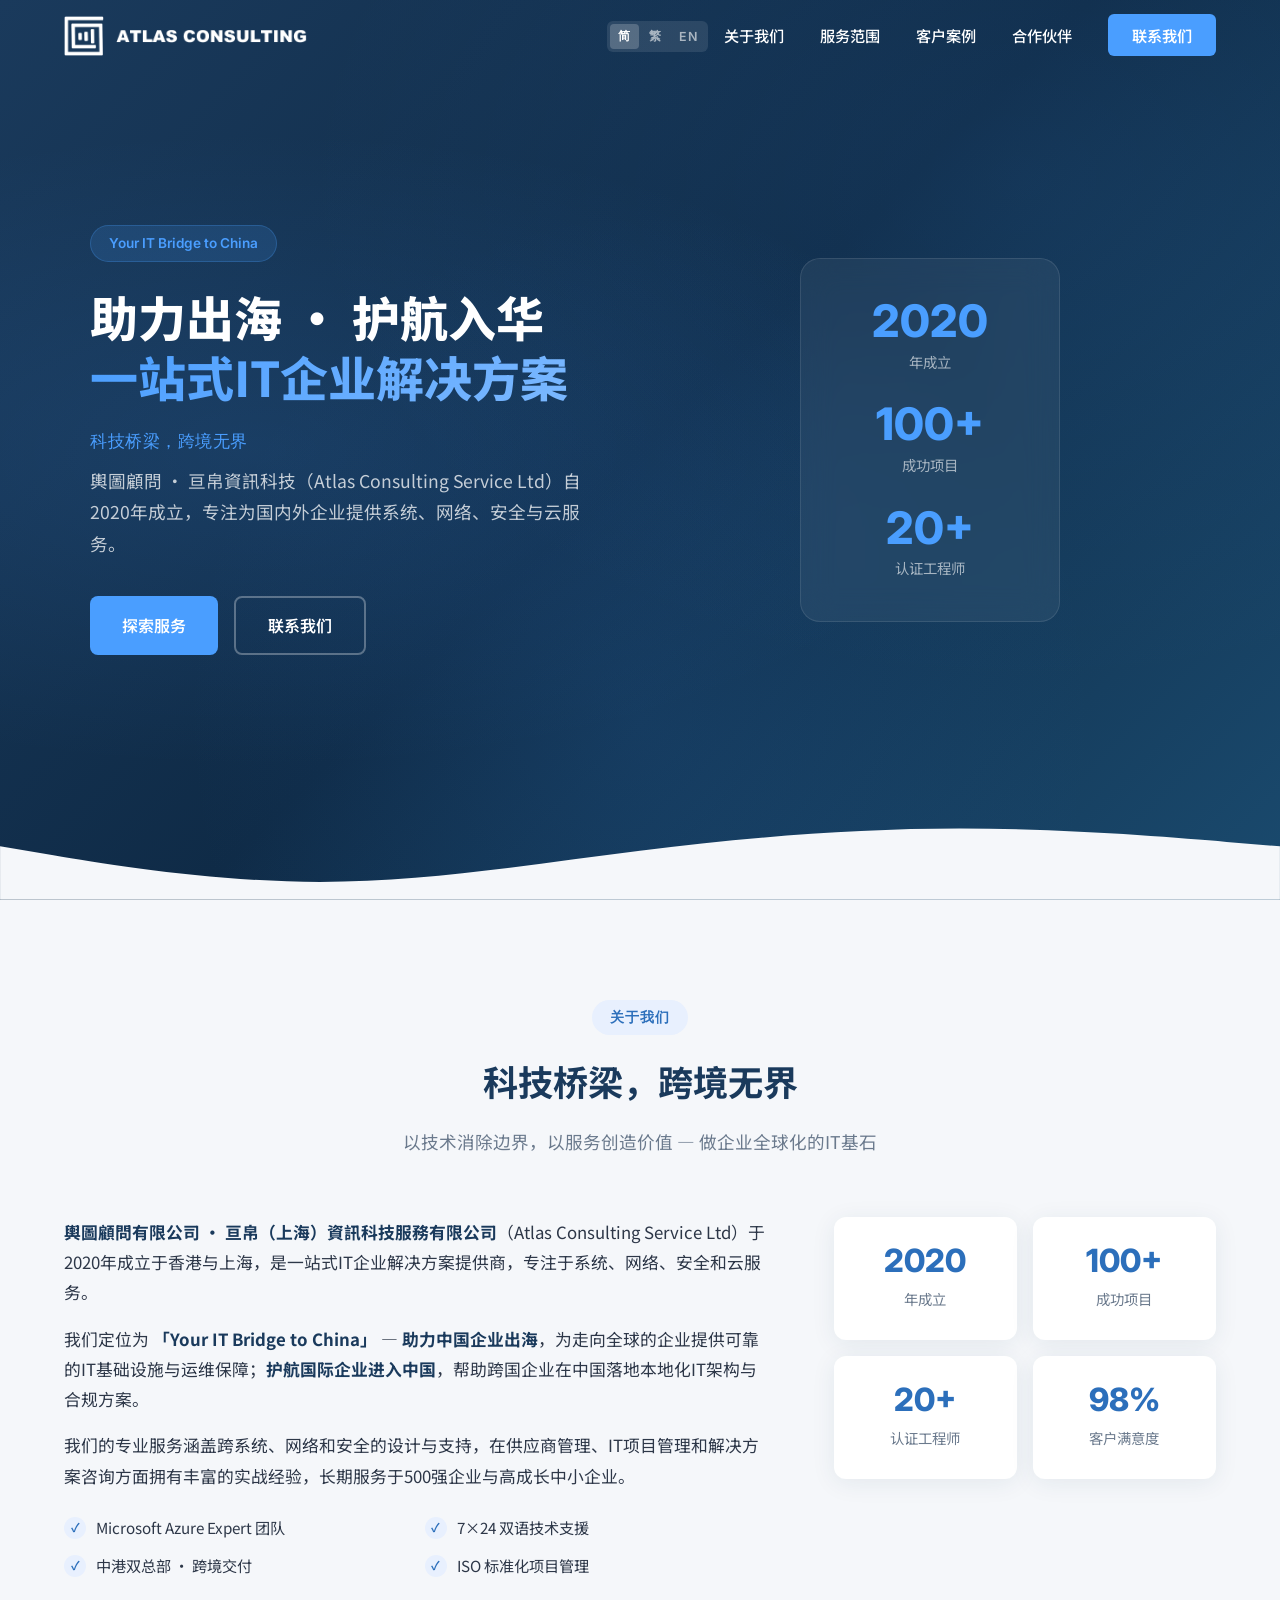
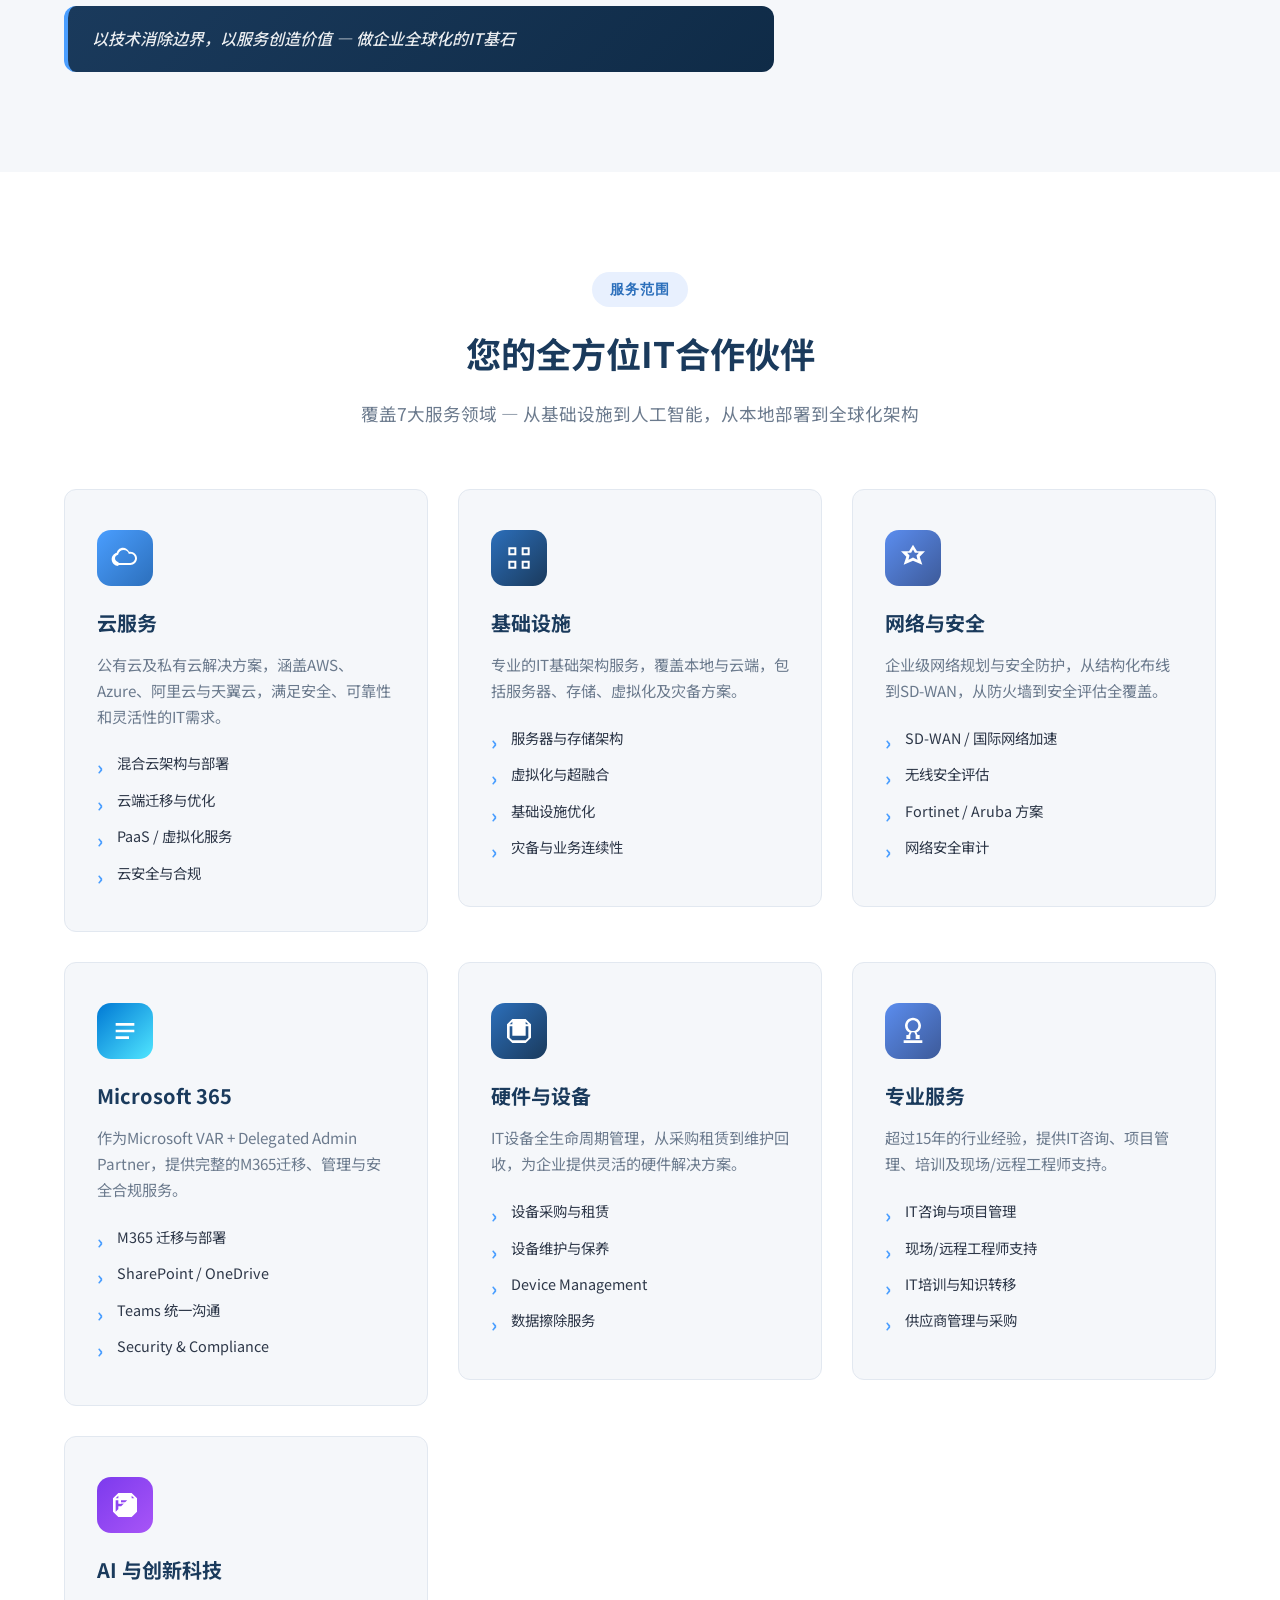
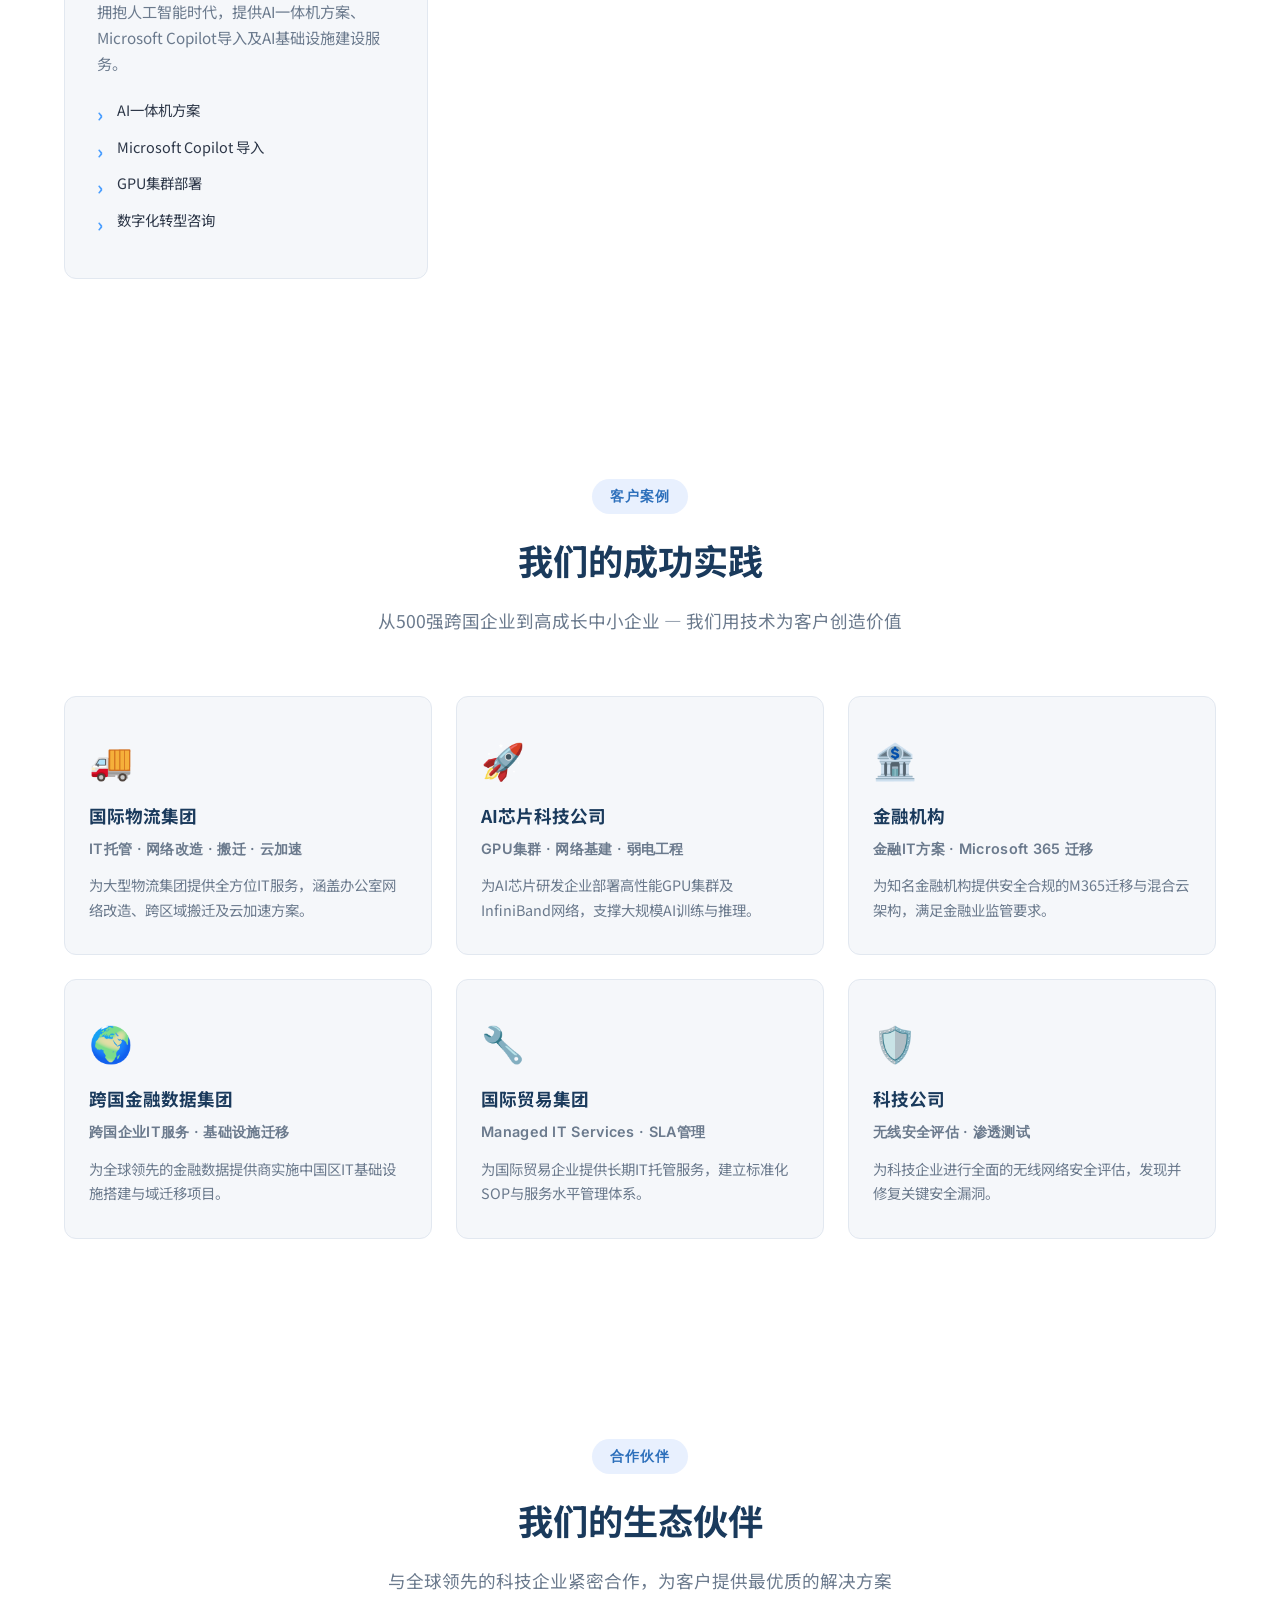
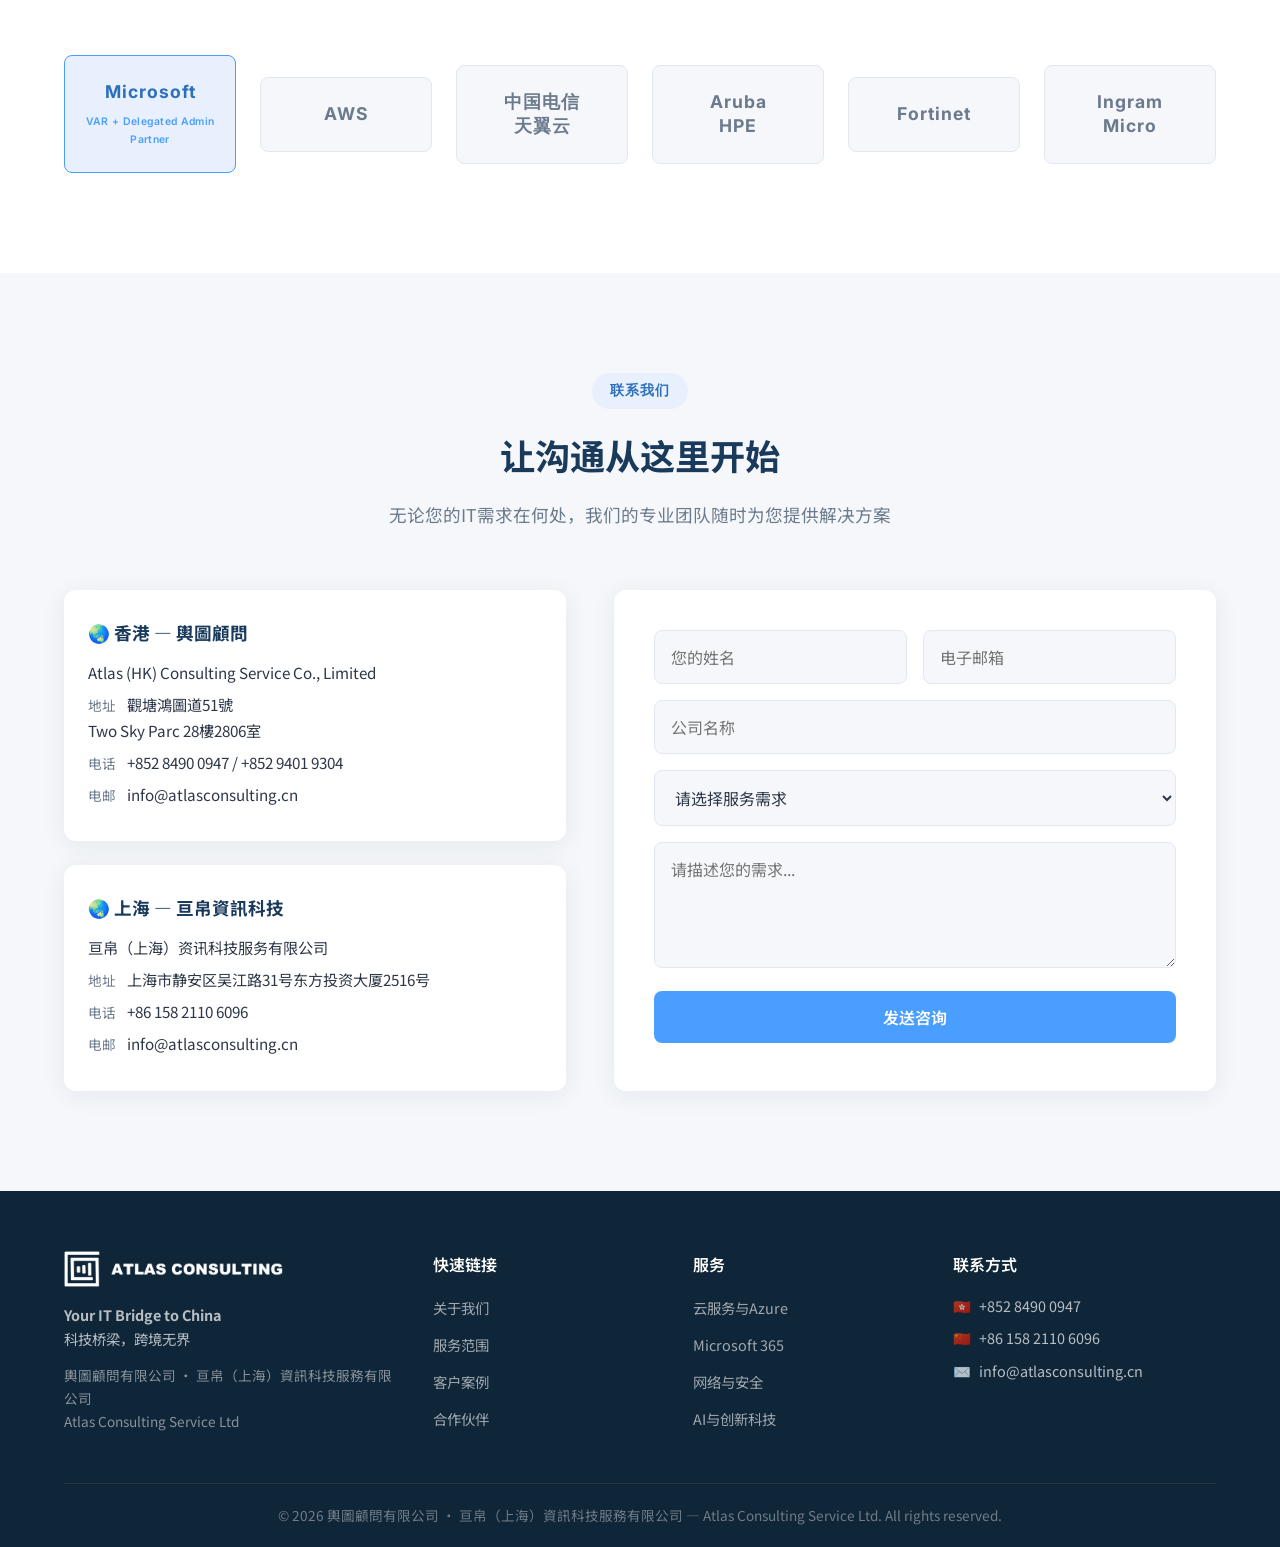
==== commit b71f0f2d: "Update project count: 200+ → 100+" ====
--- a/index.html
+++ b/index.html
@@ -61,7 +61,7 @@
                         <span class="stat-label" data-i18n="stat.founded">年成立</span>
                     </div>
                     <div class="hero-stat">
-                        <span class="stat-number">200+</span>
+                        <span class="stat-number">100+</span>
                         <span class="stat-label" data-i18n="stat.projects">成功项目</span>
                     </div>
                     <div class="hero-stat">
@@ -119,7 +119,7 @@
                         <span class="stat-desc" data-i18n="stat.founded">年成立</span>
                     </div>
                     <div class="stat-card">
-                        <span class="stat-num">200+</span>
+                        <span class="stat-num">100+</span>
                         <span class="stat-desc" data-i18n="stat.projects">成功项目</span>
                     </div>
                     <div class="stat-card">
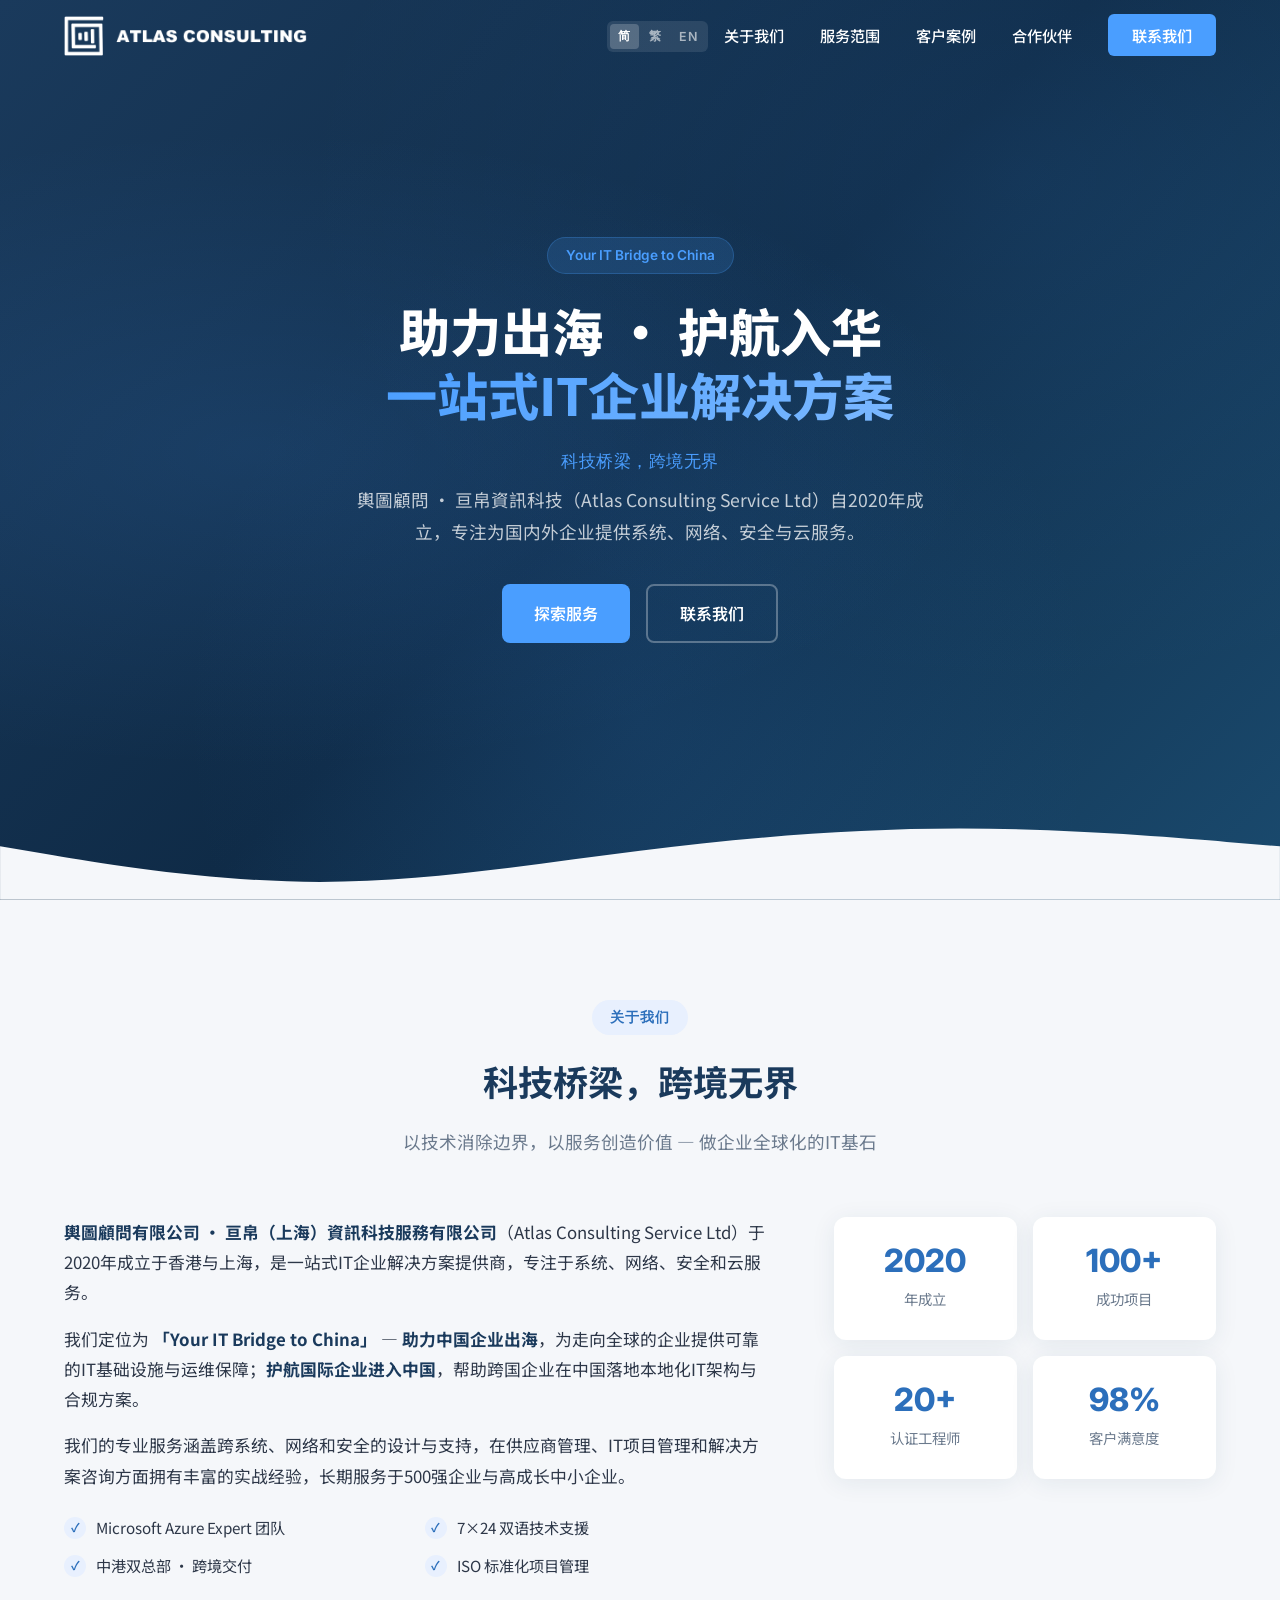
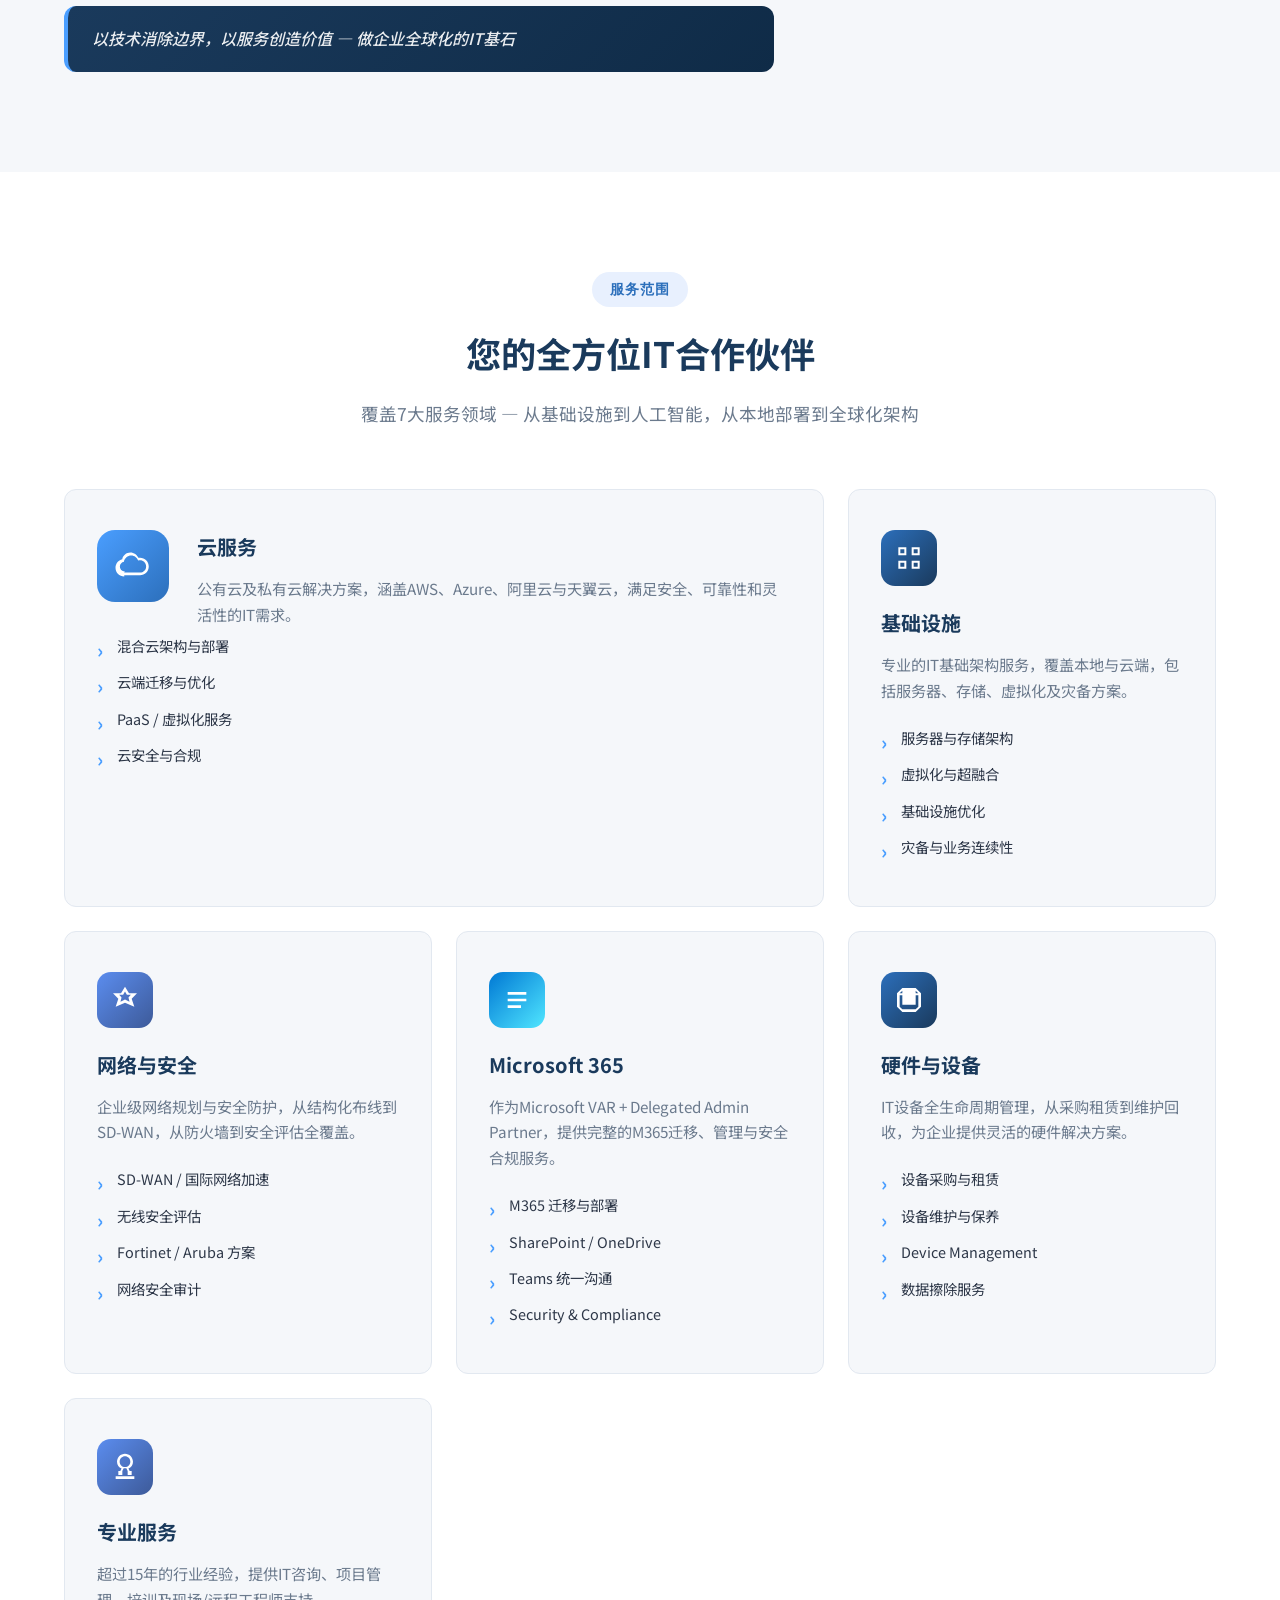
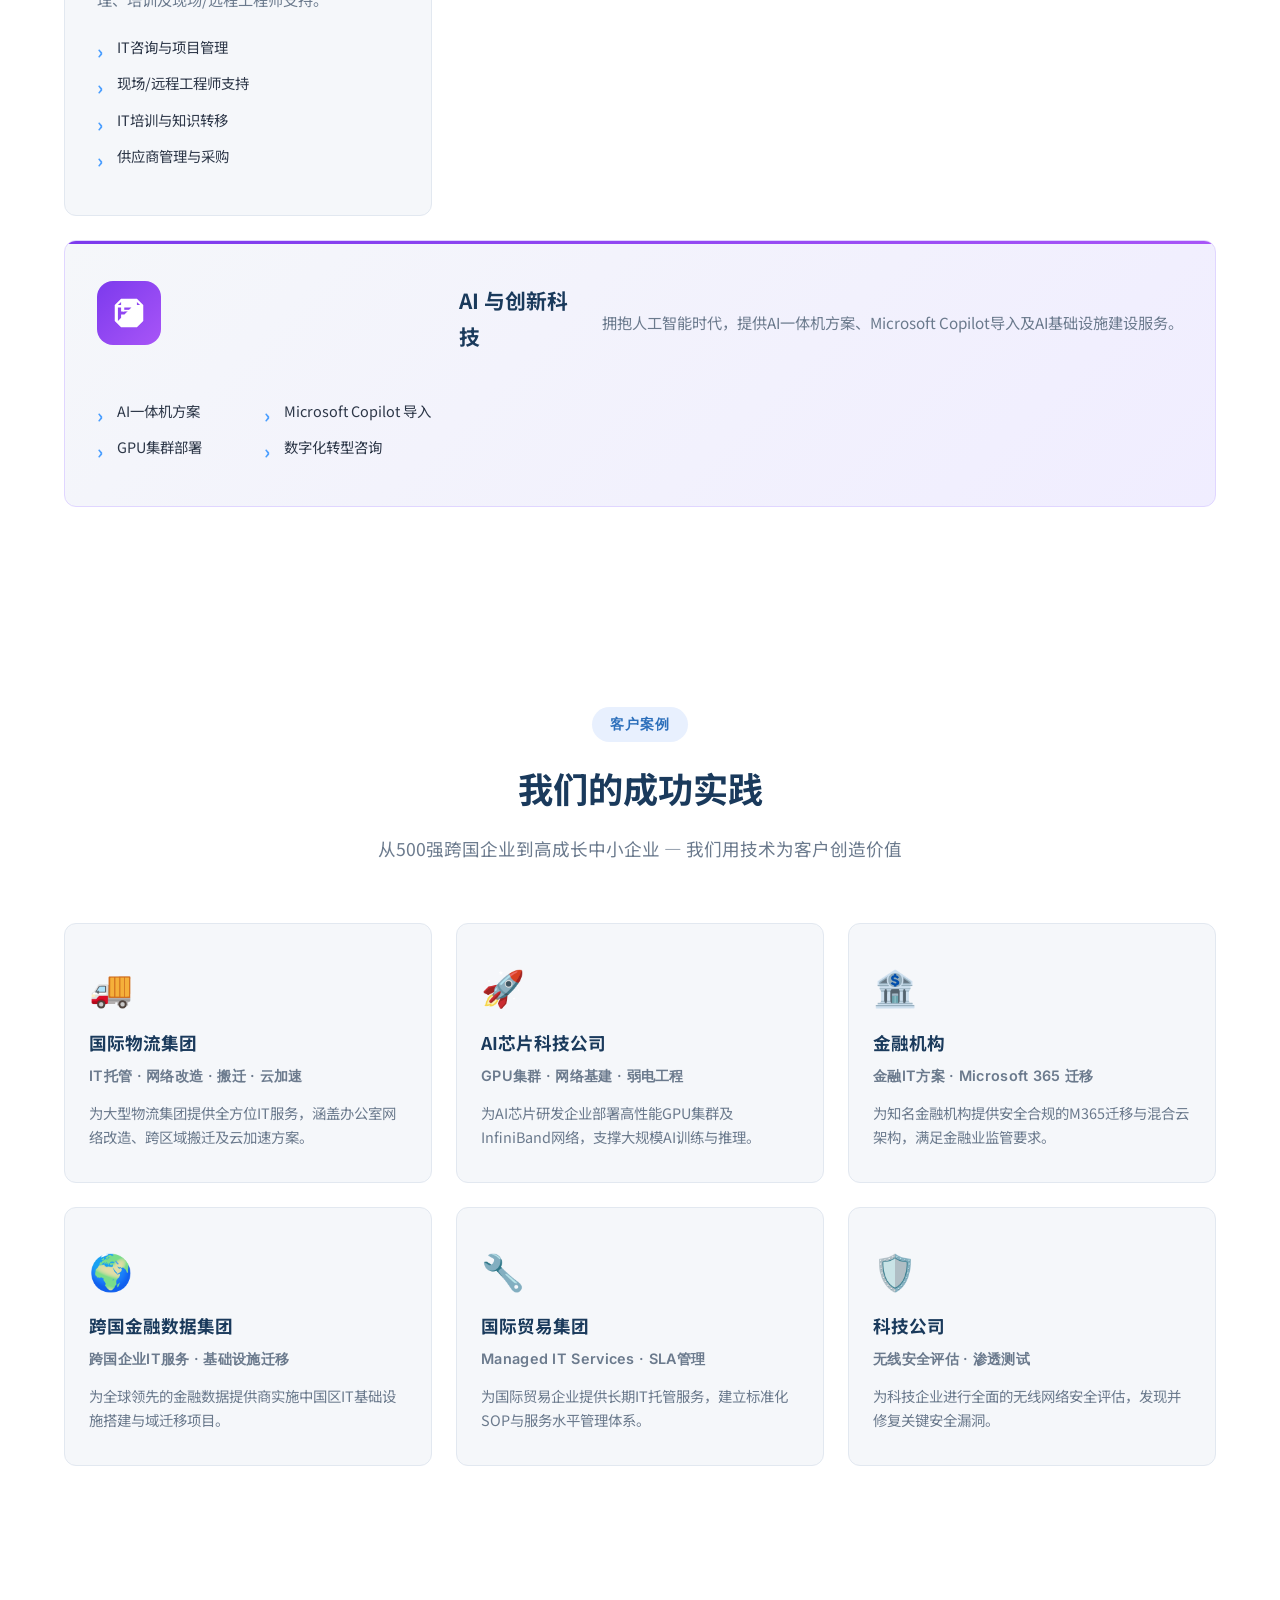
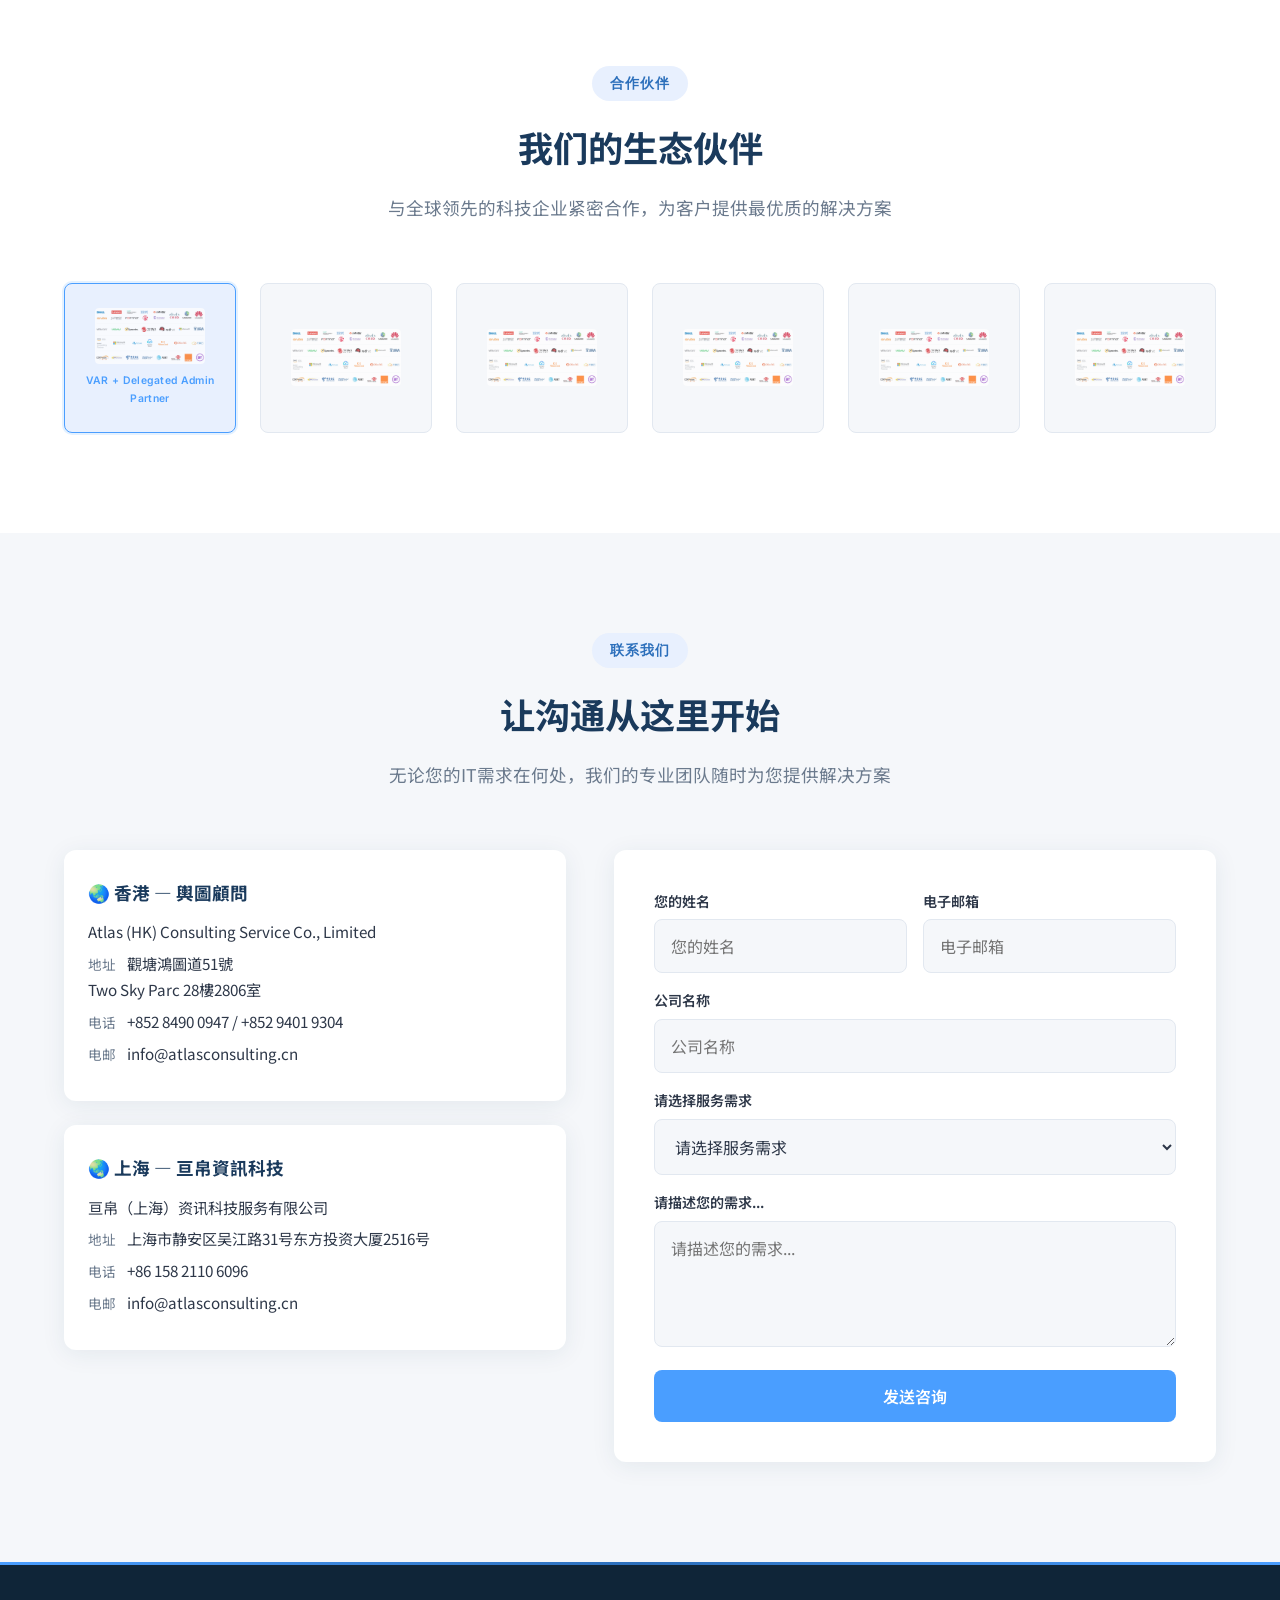
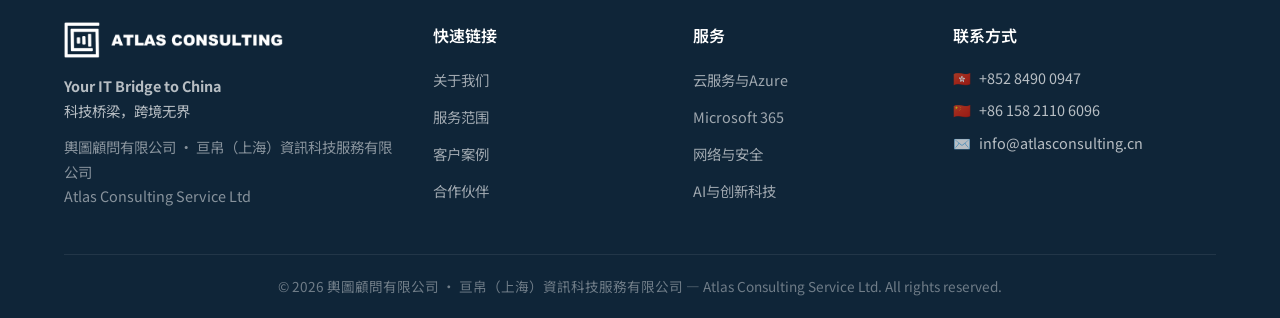
==== commit 81daba62: "feat: atlas website refresh - hero redesign, accessibility, micro-interactions, bento grid" ====
--- a/index.html
+++ b/index.html
@@ -13,35 +13,42 @@
     <link rel="stylesheet" href="assets/css/style.css">
 </head>
 <body>
+    <!-- ========== SKIP LINK (Accessibility) ========== -->
+    <a href="#main" class="skip-link">Skip to main content</a>
+
+    <!-- ========== MOBILE NAV OVERLAY ========== -->
+    <div class="nav-overlay" id="navOverlay"></div>
+
     <!-- ========== NAVBAR ========== -->
-    <nav class="navbar" id="navbar">
+    <nav class="navbar" id="navbar" aria-label="主导航">
         <div class="container nav-container">
-            <a href="#" class="nav-logo">
+            <a href="#" class="nav-logo" aria-label="返回首页">
                 <img src="assets/images/logo_280_blue.png" alt="Atlas Consulting" class="logo-blue">
                 <img src="assets/images/logo_280_white.png" alt="Atlas Consulting" class="logo-white">
             </a>
             <div class="nav-right">
-                <div class="lang-switcher">
-                    <button class="lang-btn" data-lang="zh-CN" onclick="applyLanguage('zh-CN')">简</button>
+                <div class="lang-switcher" role="group" aria-label="语言切换">
+                    <button class="lang-btn" data-lang="zh-CN" onclick="applyLanguage('zh-CN')" aria-current="true">简</button>
                     <button class="lang-btn" data-lang="zh-TW" onclick="applyLanguage('zh-TW')">繁</button>
                     <button class="lang-btn" data-lang="en" onclick="applyLanguage('en')">EN</button>
-                </div>
-                <button class="nav-toggle" id="navToggle" aria-label="菜单">
+                    <div aria-live="polite" class="sr-only" id="langStatus"></div>
+                </div>
+                <button class="nav-toggle" id="navToggle" aria-label="打开导航菜单" aria-expanded="false" aria-controls="navMenu">
                     <span></span><span></span><span></span>
                 </button>
-                <ul class="nav-menu" id="navMenu">
-                    <li><a href="#about" class="nav-link" data-i18n="nav.about">关于我们</a></li>
-                    <li><a href="#services" class="nav-link" data-i18n="nav.services">服务范围</a></li>
-                    <li><a href="#cases" class="nav-link" data-i18n="nav.cases">客户案例</a></li>
-                    <li><a href="#partners" class="nav-link" data-i18n="nav.partners">合作伙伴</a></li>
-                    <li><a href="#contact" class="nav-link nav-cta" data-i18n="nav.contact">联系我们</a></li>
+                <ul class="nav-menu" id="navMenu" role="menubar">
+                    <li role="none"><a href="#about" class="nav-link" data-i18n="nav.about" role="menuitem">关于我们</a></li>
+                    <li role="none"><a href="#services" class="nav-link" data-i18n="nav.services" role="menuitem">服务范围</a></li>
+                    <li role="none"><a href="#cases" class="nav-link" data-i18n="nav.cases" role="menuitem">客户案例</a></li>
+                    <li role="none"><a href="#partners" class="nav-link" data-i18n="nav.partners" role="menuitem">合作伙伴</a></li>
+                    <li role="none"><a href="#contact" class="nav-link nav-cta" data-i18n="nav.contact" role="menuitem">联系我们</a></li>
                 </ul>
             </div>
         </div>
     </nav>
 
-    <!-- ========== HERO ========== -->
-    <section class="hero" id="hero">
+    <!-- ========== HERO (full-bleed poster style) ========== -->
+    <section class="hero" id="hero" aria-label="网站标语">
         <div class="hero-bg"></div>
         <div class="container hero-content">
             <div class="hero-text">
@@ -54,36 +61,22 @@
                     <a href="#contact" class="btn btn-outline" data-i18n="hero.btn2">联系我们</a>
                 </div>
             </div>
-            <div class="hero-visual">
-                <div class="hero-card">
-                    <div class="hero-stat">
-                        <span class="stat-number">2020</span>
-                        <span class="stat-label" data-i18n="stat.founded">年成立</span>
-                    </div>
-                    <div class="hero-stat">
-                        <span class="stat-number">100+</span>
-                        <span class="stat-label" data-i18n="stat.projects">成功项目</span>
-                    </div>
-                    <div class="hero-stat">
-                        <span class="stat-number">20+</span>
-                        <span class="stat-label" data-i18n="stat.engineers">认证工程师</span>
-                    </div>
-                </div>
-            </div>
         </div>
         <div class="hero-wave">
-            <svg viewBox="0 0 1440 120" fill="none" xmlns="http://www.w3.org/2000/svg">
+            <svg viewBox="0 0 1440 120" fill="none" xmlns="http://www.w3.org/2000/svg" aria-hidden="true">
                 <path d="M0 60L60 70C120 80 240 100 360 100C480 100 600 80 720 65C840 50 960 40 1080 40C1200 40 1320 50 1380 55L1440 60V120H0V60Z" fill="#f5f7fa"/>
             </svg>
         </div>
     </section>
 
-    <!-- ========== ABOUT ========== -->
-    <section class="about" id="about">
+    <!-- ========== MAIN CONTENT ========== -->
+    <main id="main">
+    <!-- ========== ABOUT (with stats moved from hero) ========== -->
+    <section class="about" id="about" aria-labelledby="about-title">
         <div class="container">
             <div class="section-header">
                 <span class="section-tag" data-i18n="about.tag">关于我们</span>
-                <h2 data-i18n="about.title">科技桥梁，跨境无界</h2>
+                <h2 id="about-title" data-i18n="about.title">科技桥梁，跨境无界</h2>
                 <p class="section-desc" data-i18n="about.desc">以技术消除边界，以服务创造价值 — 做企业全球化的IT基石</p>
             </div>
             <div class="about-content">
@@ -114,19 +107,19 @@
                     </div>
                 </div>
                 <div class="about-stats">
-                    <div class="stat-card">
+                    <div class="stat-card floating-stat">
                         <span class="stat-num">2020</span>
                         <span class="stat-desc" data-i18n="stat.founded">年成立</span>
                     </div>
-                    <div class="stat-card">
+                    <div class="stat-card floating-stat">
                         <span class="stat-num">100+</span>
                         <span class="stat-desc" data-i18n="stat.projects">成功项目</span>
                     </div>
-                    <div class="stat-card">
+                    <div class="stat-card floating-stat">
                         <span class="stat-num">20+</span>
                         <span class="stat-desc" data-i18n="stat.engineers">认证工程师</span>
                     </div>
-                    <div class="stat-card">
+                    <div class="stat-card floating-stat">
                         <span class="stat-num">98%</span>
                         <span class="stat-desc" data-i18n="stat.satisfaction">客户满意度</span>
                     </div>
@@ -135,19 +128,19 @@
         </div>
     </section>
 
-    <!-- ========== SERVICES ========== -->
-    <section class="services" id="services">
+    <!-- ========== SERVICES (Bento Grid) ========== -->
+    <section class="services" id="services" aria-labelledby="services-title">
         <div class="container">
             <div class="section-header">
                 <span class="section-tag" data-i18n="services.tag">服务范围</span>
-                <h2 data-i18n="services.title">您的全方位IT合作伙伴</h2>
+                <h2 id="services-title" data-i18n="services.title">您的全方位IT合作伙伴</h2>
                 <p class="section-desc" data-i18n="services.desc">覆盖7大服务领域 — 从基础设施到人工智能，从本地部署到全球化架构</p>
             </div>
             <div class="services-grid">
-                <a href="services/cloud.html" class="service-card-link">
+                <a href="services/cloud.html" class="service-card-link" aria-label="云服务详情">
                 <div class="service-card">
                     <div class="sc-icon sc-icon-cloud">
-                        <svg viewBox="0 0 48 48" fill="none"><path d="M14 36C8.48 36 4 31.52 4 26C4 21.28 7.24 17.28 11.68 16.16C12.52 11.8 16.36 8.5 21 8.5C25.08 8.5 28.6 11.08 30.12 14.68C30.72 14.56 31.36 14.5 32 14.5C37.52 14.5 42 18.98 42 24.5C42 30.02 37.52 34.5 32 34.5H14ZM14 31.5H32C35.86 31.5 39 28.36 39 24.5C39 20.64 35.86 17.5 32 17.5C31.24 17.5 30.5 17.62 29.82 17.84C28.82 14.42 25.66 12 22 12C17.86 12 14.38 14.96 13.64 19.02C10.98 19.46 9 21.76 9 24.5C9 27.54 11.46 30 14.5 30L14 31.5Z" fill="currentColor"/></svg>
+                        <svg viewBox="0 0 48 48" fill="none" aria-hidden="true"><path d="M14 36C8.48 36 4 31.52 4 26C4 21.28 7.24 17.28 11.68 16.16C12.52 11.8 16.36 8.5 21 8.5C25.08 8.5 28.6 11.08 30.12 14.68C30.72 14.56 31.36 14.5 32 14.5C37.52 14.5 42 18.98 42 24.5C42 30.02 37.52 34.5 32 34.5H14ZM14 31.5H32C35.86 31.5 39 28.36 39 24.5C39 20.64 35.86 17.5 32 17.5C31.24 17.5 30.5 17.62 29.82 17.84C28.82 14.42 25.66 12 22 12C17.86 12 14.38 14.96 13.64 19.02C10.98 19.46 9 21.76 9 24.5C9 27.54 11.46 30 14.5 30L14 31.5Z" fill="currentColor"/></svg>
                     </div>
                     <h3 data-i18n="svc.cloud.title">云服务</h3>
                     <p data-i18n="svc.cloud.desc">公有云及私有云解决方案，涵盖AWS、Azure、阿里云与天翼云，满足安全、可靠性和灵活性的IT需求。</p>
@@ -159,10 +152,10 @@
                     </ul>
                 </div>
                 </a>
-                <a href="services/infrastructure.html" class="service-card-link">
+                <a href="services/infrastructure.html" class="service-card-link" aria-label="基础设施详情">
                 <div class="service-card">
                     <div class="sc-icon sc-icon-infra">
-                        <svg viewBox="0 0 48 48" fill="none"><path d="M8 8H20V20H8V8ZM8 28H20V40H8V28ZM28 8H40V20H28V8ZM28 28H40V40H28V28ZM11 11V17H17V11H11ZM11 31V37H17V31H11ZM31 11V17H37V11H31ZM31 31V37H37V31H31Z" fill="currentColor"/></svg>
+                        <svg viewBox="0 0 48 48" fill="none" aria-hidden="true"><path d="M8 8H20V20H8V8ZM8 28H20V40H8V28ZM28 8H40V20H28V8ZM28 28H40V40H28V28ZM11 11V17H17V11H11ZM11 31V37H17V31H11ZM31 11V17H37V11H31ZM31 31V37H37V31H31Z" fill="currentColor"/></svg>
                     </div>
                     <h3 data-i18n="svc.infra.title">基础设施</h3>
                     <p data-i18n="svc.infra.desc">专业的IT基础架构服务，覆盖本地与云端，包括服务器、存储、虚拟化及灾备方案。</p>
@@ -174,10 +167,10 @@
                     </ul>
                 </div>
                 </a>
-                <a href="services/network-security.html" class="service-card-link">
+                <a href="services/network-security.html" class="service-card-link" aria-label="网络与安全详情">
                 <div class="service-card">
                     <div class="sc-icon sc-icon-pro">
-                        <svg viewBox="0 0 48 48" fill="none"><path d="M24 4L30 14H42L34 22L38 34L24 28L10 34L14 22L6 14H18L24 4ZM24 11.2L21.2 16H15.2L18.8 20.4L17.2 26.6L24 23.2L30.8 26.6L29.2 20.4L32.8 16H26.8L24 11.2Z" fill="currentColor"/></svg>
+                        <svg viewBox="0 0 48 48" fill="none" aria-hidden="true"><path d="M24 4L30 14H42L34 22L38 34L24 28L10 34L14 22L6 14H18L24 4ZM24 11.2L21.2 16H15.2L18.8 20.4L17.2 26.6L24 23.2L30.8 26.6L29.2 20.4L32.8 16H26.8L24 11.2Z" fill="currentColor"/></svg>
                     </div>
                     <h3 data-i18n="svc.network.title">网络与安全</h3>
                     <p data-i18n="svc.network.desc">企业级网络规划与安全防护，从结构化布线到SD-WAN，从防火墙到安全评估全覆盖。</p>
@@ -189,10 +182,10 @@
                     </ul>
                 </div>
                 </a>
-                <a href="services/microsoft-365.html" class="service-card-link">
-                <div class="service-card">
-                    <div class="sc-icon sc-icon-cloud" style="background: linear-gradient(135deg, #0078d4, #50e6ff);">
-                        <svg viewBox="0 0 48 48" fill="none"><path d="M10 12H38V16H10V12ZM10 22H38V26H10V22ZM10 32H30V36H10V32Z" fill="currentColor"/></svg>
+                <a href="services/microsoft-365.html" class="service-card-link" aria-label="Microsoft 365详情">
+                <div class="service-card">
+                    <div class="sc-icon sc-icon-m365">
+                        <svg viewBox="0 0 48 48" fill="none" aria-hidden="true"><path d="M10 12H38V16H10V12ZM10 22H38V26H10V22ZM10 32H30V36H10V32Z" fill="currentColor"/></svg>
                     </div>
                     <h3 data-i18n="svc.m365.title">Microsoft 365</h3>
                     <p data-i18n="svc.m365.desc">作为Microsoft VAR + Delegated Admin Partner，提供完整的M365迁移、管理与安全合规服务。</p>
@@ -204,10 +197,10 @@
                     </ul>
                 </div>
                 </a>
-                <a href="services/hardware.html" class="service-card-link">
-                <div class="service-card">
-                    <div class="sc-icon sc-icon-infra" style="background: linear-gradient(135deg, #2c6fbb, #1a3a5c);">
-                        <svg viewBox="0 0 48 48" fill="none"><path d="M34 6H14L6 14V34L14 42H34L42 34V14L34 6ZM34 10L38 14H34V10ZM14 10V14H10L14 10ZM10 34V17H14V31H34V17H38V34L34 38H14L10 34Z" fill="currentColor"/><rect x="17" y="20" width="14" height="4" fill="currentColor"/></svg>
+                <a href="services/hardware.html" class="service-card-link" aria-label="硬件与设备详情">
+                <div class="service-card">
+                    <div class="sc-icon sc-icon-hardware">
+                        <svg viewBox="0 0 48 48" fill="none" aria-hidden="true"><path d="M34 6H14L6 14V34L14 42H34L42 34V14L34 6ZM34 10L38 14H34V10ZM14 10V14H10L14 10ZM10 34V17H14V31H34V17H38V34L34 38H14L10 34Z" fill="currentColor"/><rect x="17" y="20" width="14" height="4" fill="currentColor"/></svg>
                     </div>
                     <h3 data-i18n="svc.hardware.title">硬件与设备</h3>
                     <p data-i18n="svc.hardware.desc">IT设备全生命周期管理，从采购租赁到维护回收，为企业提供灵活的硬件解决方案。</p>
@@ -219,10 +212,10 @@
                     </ul>
                 </div>
                 </a>
-                <a href="services/professional.html" class="service-card-link">
-                <div class="service-card">
-                    <div class="sc-icon sc-icon-pro" style="background: linear-gradient(135deg, #5b8def, #3d5a99);">
-                        <svg viewBox="0 0 48 48" fill="none"><path d="M24 4C30.6 4 36 9.4 36 16C36 20.6 33.2 24.6 29.2 26.4L31 30H34V36H28V30L26 26H22L20 30V36H14V30H17L18.8 26.4C14.8 24.6 12 20.6 12 16C12 9.4 17.4 4 24 4ZM24 8C19.6 8 16 11.6 16 16C16 20.4 19.6 24 24 24C28.4 24 32 20.4 32 16C32 11.6 28.4 8 24 8ZM10 38H38V42H10V38Z" fill="currentColor"/></svg>
+                <a href="services/professional.html" class="service-card-link" aria-label="专业服务详情">
+                <div class="service-card">
+                    <div class="sc-icon sc-icon-pro">
+                        <svg viewBox="0 0 48 48" fill="none" aria-hidden="true"><path d="M24 4C30.6 4 36 9.4 36 16C36 20.6 33.2 24.6 29.2 26.4L31 30H34V36H28V30L26 26H22L20 30V36H14V30H17L18.8 26.4C14.8 24.6 12 20.6 12 16C12 9.4 17.4 4 24 4ZM24 8C19.6 8 16 11.6 16 16C16 20.4 19.6 24 24 24C28.4 24 32 20.4 32 16C32 11.6 28.4 8 24 8ZM10 38H38V42H10V38Z" fill="currentColor"/></svg>
                     </div>
                     <h3 data-i18n="svc.professional.title">专业服务</h3>
                     <p data-i18n="svc.professional.desc">超过15年的行业经验，提供IT咨询、项目管理、培训及现场/远程工程师支持。</p>
@@ -234,10 +227,10 @@
                     </ul>
                 </div>
                 </a>
-                <a href="services/ai-innovation.html" class="service-card-link">
-                <div class="service-card">
-                    <div class="sc-icon" style="background: linear-gradient(135deg, #7c3aed, #a855f7);">
-                        <svg viewBox="0 0 48 48" fill="none"><path d="M34 6H14L6 14V34L14 42H34L42 34V14L34 6ZM34 10L38 14H34V10ZM14 10V14H10L14 10ZM10 34V17H14V22H18V17H30V31H18V26H14V34L14 38H34L38 34V14H34V10Z" fill="currentColor"/><rect x="16" y="20" width="16" height="2" fill="currentColor"/></svg>
+                <a href="services/ai-innovation.html" class="service-card-link" aria-label="AI与创新科技详情">
+                <div class="service-card">
+                    <div class="sc-icon sc-icon-ai">
+                        <svg viewBox="0 0 48 48" fill="none" aria-hidden="true"><path d="M34 6H14L6 14V34L14 42H34L42 34V14L34 6ZM34 10L38 14H34V10ZM14 10V14H10L14 10ZM10 34V17H14V22H18V17H30V31H18V26H14V34L14 38H34L38 34V14H34V10Z" fill="currentColor"/><rect x="16" y="20" width="16" height="2" fill="currentColor"/></svg>
                     </div>
                     <h3 data-i18n="svc.ai.title">AI 与创新科技</h3>
                     <p data-i18n="svc.ai.desc">拥抱人工智能时代，提供AI一体机方案、Microsoft Copilot导入及AI基础设施建设服务。</p>
@@ -253,46 +246,46 @@
         </div>
     </section>
     <!-- ========== REFERENCE CASES ========== -->
-    <section class="cases" id="cases">
+    <section class="cases" id="cases" aria-labelledby="cases-title">
         <div class="container">
             <div class="section-header">
                 <span class="section-tag" data-i18n="cases.tag">客户案例</span>
-                <h2 data-i18n="cases.title">我们的成功实践</h2>
+                <h2 id="cases-title" data-i18n="cases.title">我们的成功实践</h2>
                 <p class="section-desc" data-i18n="cases.desc">从500强跨国企业到高成长中小企业 — 我们用技术为客户创造价值</p>
             </div>
             <div class="cases-grid">
                 <div class="case-card">
-                    <div class="case-icon">🚚</div>
+                    <div class="case-icon" aria-hidden="true">🚚</div>
                     <h3 data-i18n="case1.title">国际物流集团</h3>
                     <p class="case-type" data-i18n="case1.type">IT托管 · 网络改造 · 搬迁 · 云加速</p>
                     <p data-i18n="case1.desc">为大型物流集团提供全方位IT服务，涵盖办公室网络改造、跨区域搬迁及云加速方案。</p>
                 </div>
                 <div class="case-card">
-                    <div class="case-icon">🚀</div>
+                    <div class="case-icon" aria-hidden="true">🚀</div>
                     <h3 data-i18n="case2.title">AI芯片科技公司</h3>
                     <p class="case-type" data-i18n="case2.type">GPU集群 · 网络基建 · 弱电工程</p>
                     <p data-i18n="case2.desc">为AI芯片研发企业部署高性能GPU集群及InfiniBand网络，支撑大规模AI训练与推理。</p>
                 </div>
                 <div class="case-card">
-                    <div class="case-icon">🏦</div>
+                    <div class="case-icon" aria-hidden="true">🏦</div>
                     <h3 data-i18n="case3.title">金融机构</h3>
                     <p class="case-type" data-i18n="case3.type">金融IT方案 · Microsoft 365 迁移</p>
                     <p data-i18n="case3.desc">为知名金融机构提供安全合规的M365迁移与混合云架构，满足金融业监管要求。</p>
                 </div>
                 <div class="case-card">
-                    <div class="case-icon">🌍</div>
+                    <div class="case-icon" aria-hidden="true">🌍</div>
                     <h3 data-i18n="case4.title">跨国金融数据集团</h3>
                     <p class="case-type" data-i18n="case4.type">跨国企业IT服务 · 基础设施迁移</p>
                     <p data-i18n="case4.desc">为全球领先的金融数据提供商实施中国区IT基础设施搭建与域迁移项目。</p>
                 </div>
                 <div class="case-card">
-                    <div class="case-icon">🔧</div>
+                    <div class="case-icon" aria-hidden="true">🔧</div>
                     <h3 data-i18n="case5.title">国际贸易集团</h3>
                     <p class="case-type" data-i18n="case5.type">Managed IT Services · SLA管理</p>
                     <p data-i18n="case5.desc">为国际贸易企业提供长期IT托管服务，建立标准化SOP与服务水平管理体系。</p>
                 </div>
                 <div class="case-card">
-                    <div class="case-icon">🛡️</div>
+                    <div class="case-icon" aria-hidden="true">🛡️</div>
                     <h3 data-i18n="case6.title">科技公司</h3>
                     <p class="case-type" data-i18n="case6.type">无线安全评估 · 渗透测试</p>
                     <p data-i18n="case6.desc">为科技企业进行全面的无线网络安全评估，发现并修复关键安全漏洞。</p>
@@ -302,43 +295,43 @@
     </section>
 
     <!-- ========== PARTNERS ========== -->
-    <section class="partners" id="partners">
+    <section class="partners" id="partners" aria-labelledby="partners-title">
         <div class="container">
             <div class="section-header">
                 <span class="section-tag" data-i18n="partners.tag">合作伙伴</span>
-                <h2 data-i18n="partners.title">我们的生态伙伴</h2>
+                <h2 id="partners-title" data-i18n="partners.title">我们的生态伙伴</h2>
                 <p class="section-desc" data-i18n="partners.desc">与全球领先的科技企业紧密合作，为客户提供最优质的解决方案</p>
             </div>
             <div class="partners-grid">
-                <div class="partner-logo featured">
-                    <div class="pl-placeholder">Microsoft</div>
+                <div class="partner-logo featured" tabindex="0">
+                    <img src="assets/images/partner.jpg" alt="Microsoft Partner" class="pl-img" loading="lazy">
                     <span class="pl-badge" data-i18n="partners.badge">VAR + Delegated Admin Partner</span>
                 </div>
-                <div class="partner-logo">
-                    <div class="pl-placeholder">AWS</div>
-                </div>
-                <div class="partner-logo">
-                    <div class="pl-placeholder">中国电信<br>天翼云</div>
-                </div>
-                <div class="partner-logo">
-                    <div class="pl-placeholder">Aruba<br>HPE</div>
-                </div>
-                <div class="partner-logo">
-                    <div class="pl-placeholder">Fortinet</div>
-                </div>
-                <div class="partner-logo">
-                    <div class="pl-placeholder">Ingram<br>Micro</div>
+                <div class="partner-logo" tabindex="0">
+                    <img src="assets/images/partner.jpg" alt="AWS" class="pl-img" loading="lazy">
+                </div>
+                <div class="partner-logo" tabindex="0">
+                    <img src="assets/images/partner.jpg" alt="中国电信天翼云" class="pl-img" loading="lazy">
+                </div>
+                <div class="partner-logo" tabindex="0">
+                    <img src="assets/images/partner.jpg" alt="Aruba HPE" class="pl-img" loading="lazy">
+                </div>
+                <div class="partner-logo" tabindex="0">
+                    <img src="assets/images/partner.jpg" alt="Fortinet" class="pl-img" loading="lazy">
+                </div>
+                <div class="partner-logo" tabindex="0">
+                    <img src="assets/images/partner.jpg" alt="Ingram Micro" class="pl-img" loading="lazy">
                 </div>
             </div>
         </div>
     </section>
 
     <!-- ========== CONTACT ========== -->
-    <section class="contact" id="contact">
+    <section class="contact" id="contact" aria-labelledby="contact-title">
         <div class="container">
             <div class="section-header">
                 <span class="section-tag" data-i18n="contact.tag">联系我们</span>
-                <h2 data-i18n="contact.title">让沟通从这里开始</h2>
+                <h2 id="contact-title" data-i18n="contact.title">让沟通从这里开始</h2>
                 <p class="section-desc" data-i18n="contact.desc">无论您的IT需求在何处，我们的专业团队随时为您提供解决方案</p>
             </div>
             <div class="contact-grid">
@@ -358,37 +351,56 @@
                         <p><span class="ci-label" data-i18n="email">电邮</span> <span data-i18n="contact.sh.email">info@atlasconsulting.cn</span></p>
                     </div>
                 </div>
-                <form class="contact-form" id="contactForm">
+                <form class="contact-form" id="contactForm" novalidate>
                     <div class="form-row">
-                        <input type="text" data-i18n="form.name" placeholder="您的姓名" required>
-                        <input type="email" data-i18n="form.email" placeholder="电子邮箱" required>
-                    </div>
-                    <input type="text" data-i18n="form.company" placeholder="公司名称">
-                    <select>
-                        <option value="" data-i18n="form.select">请选择服务需求</option>
-                        <option data-i18n="form.opt1">云服务 / Azure / AWS</option>
-                        <option data-i18n="form.opt2">Microsoft 365 迁移</option>
-                        <option data-i18n="form.opt3">网络与安全</option>
-                        <option data-i18n="form.opt4">IT基础设施</option>
-                        <option data-i18n="form.opt5">AI与Copilot</option>
-                        <option data-i18n="form.opt6">IT托管服务</option>
-                        <option data-i18n="form.opt7">其他咨询</option>
-                    </select>
-                    <textarea rows="4" data-i18n="form.message" placeholder="请描述您的需求..." required></textarea>
-                    <button type="submit" class="btn btn-primary btn-block" data-i18n="form.submit">发送咨询</button>
+                        <div class="form-group">
+                            <label for="formName" data-i18n="form.name">您的姓名</label>
+                            <input type="text" id="formName" name="name" data-i18n="form.name" placeholder="您的姓名" aria-required="true" autocomplete="name" required>
+                            <div class="form-error" id="formNameError" aria-live="polite"></div>
+                        </div>
+                        <div class="form-group">
+                            <label for="formEmail" data-i18n="form.email">电子邮箱</label>
+                            <input type="email" id="formEmail" name="email" data-i18n="form.email" placeholder="电子邮箱" aria-required="true" autocomplete="email" required>
+                            <div class="form-error" id="formEmailError" aria-live="polite"></div>
+                        </div>
+                    </div>
+                    <div class="form-group">
+                        <label for="formCompany" data-i18n="form.company">公司名称</label>
+                        <input type="text" id="formCompany" name="company" data-i18n="form.company" placeholder="公司名称" autocomplete="organization">
+                    </div>
+                    <div class="form-group">
+                        <label for="formService" data-i18n="form.select">请选择服务需求</label>
+                        <select id="formService" name="service">
+                            <option value="" data-i18n="form.select">请选择服务需求</option>
+                            <option data-i18n="form.opt1">云服务 / Azure / AWS</option>
+                            <option data-i18n="form.opt2">Microsoft 365 迁移</option>
+                            <option data-i18n="form.opt3">网络与安全</option>
+                            <option data-i18n="form.opt4">IT基础设施</option>
+                            <option data-i18n="form.opt5">AI与Copilot</option>
+                            <option data-i18n="form.opt6">IT托管服务</option>
+                            <option data-i18n="form.opt7">其他咨询</option>
+                        </select>
+                    </div>
+                    <div class="form-group">
+                        <label for="formMessage" data-i18n="form.message">请描述您的需求...</label>
+                        <textarea id="formMessage" name="message" rows="4" data-i18n="form.message" placeholder="请描述您的需求..." aria-required="true" required></textarea>
+                        <div class="form-error" id="formMessageError" aria-live="polite"></div>
+                    </div>
+                    <button type="submit" class="btn btn-primary btn-block" data-i18n="form.submit" id="formSubmit">发送咨询</button>
                 </form>
             </div>
         </div>
     </section>
+    </main>
 
     <!-- ========== FOOTER ========== -->
-    <footer class="footer">
+    <footer class="footer" id="footer" role="contentinfo">
         <div class="container">
             <div class="footer-grid">
                 <div class="footer-brand">
                     <img src="assets/images/logo_280_white.png" alt="Atlas Consulting" class="footer-logo">
                     <p><strong data-i18n="footer.brand">Your IT Bridge to China</strong><br><span data-i18n="footer.tagline">科技桥梁，跨境无界</span></p>
-                    <p style="margin-top:12px;font-size:0.85rem;color:rgba(255,255,255,0.5);" data-i18n="footer.company">
+                    <p class="footer-brand-meta" data-i18n="footer.company">
                         輿圖顧問有限公司 · 亘帛（上海）資訊科技服務有限公司<br>
                         Atlas Consulting Service Ltd
                     </p>
@@ -413,9 +425,9 @@
                 </div>
                 <div class="footer-contact">
                     <h4 data-i18n="footer.contact_title">联系方式</h4>
-                    <p><span>🇭🇰</span> +852 8490 0947</p>
-                    <p><span>🇨🇳</span> +86 158 2110 6096</p>
-                    <p><span>✉️</span> info@atlasconsulting.cn</p>
+                    <p><span aria-hidden="true">🇭🇰</span> +852 8490 0947</p>
+                    <p><span aria-hidden="true">🇨🇳</span> +86 158 2110 6096</p>
+                    <p><span aria-hidden="true">✉️</span> info@atlasconsulting.cn</p>
                 </div>
             </div>
             <div class="footer-bottom">
--- a/assets/css/style.css
+++ b/assets/css/style.css
@@ -21,6 +21,12 @@
     --font-cn: 'Noto Sans SC', -apple-system, BlinkMacSystemFont, sans-serif;
     --font-en: 'Inter', -apple-system, BlinkMacSystemFont, sans-serif;
     --transition: 0.3s cubic-bezier(0.4, 0, 0.2, 1);
+    --accent-gradient: linear-gradient(135deg, #4a9eff, #2c6fbb);
+    --accent-gradient-alt: linear-gradient(135deg, #2c6fbb, #1a3a5c);
+    --accent-gradient-pro: linear-gradient(135deg, #5b8def, #3d5a99);
+    --accent-gradient-m365: linear-gradient(135deg, #0078d4, #50e6ff);
+    --accent-gradient-hardware: linear-gradient(135deg, #2c6fbb, #1a3a5c);
+    --accent-gradient-ai: linear-gradient(135deg, #7c3aed, #a855f7);
 }
 
 /* ---- Reset ---- */
@@ -37,6 +43,63 @@
 a { color: inherit; text-decoration: none; }
 ul { list-style: none; }
 img { max-width: 100%; height: auto; display: block; }
+
+/* ---- Screen Reader Only ---- */
+.sr-only {
+    position: absolute;
+    width: 1px;
+    height: 1px;
+    padding: 0;
+    margin: -1px;
+    overflow: hidden;
+    clip: rect(0, 0, 0, 0);
+    white-space: nowrap;
+    border: 0;
+}
+
+/* ---- Skip Link (Accessibility) ---- */
+.skip-link {
+    position: absolute;
+    top: -100%;
+    left: 0;
+    z-index: 10000;
+    padding: 12px 24px;
+    background: var(--primary);
+    color: white;
+    font-size: 1rem;
+    font-weight: 600;
+    border-radius: 0 0 8px 0;
+    transition: top 0.2s ease;
+}
+.skip-link:focus {
+    top: 0;
+    outline: 3px solid var(--accent);
+    outline-offset: 2px;
+}
+
+/* ---- Focus Visible (Accessibility) ---- */
+:focus-visible {
+    outline: 2px solid var(--accent);
+    outline-offset: 2px;
+    border-radius: 4px;
+}
+.btn:focus-visible,
+.nav-link:focus-visible,
+.lang-btn:focus-visible,
+.nav-toggle:focus-visible,
+.partner-logo:focus-visible,
+.service-card-link:focus-visible .service-card {
+    outline: 2px solid var(--accent);
+    outline-offset: 2px;
+}
+.contact-form input:focus-visible,
+.contact-form select:focus-visible,
+.contact-form textarea:focus-visible {
+    outline: 2px solid var(--accent);
+    outline-offset: 0;
+    border-color: var(--accent);
+    box-shadow: 0 0 0 3px rgba(74, 158, 255, 0.2);
+}
 
 .container {
     max-width: 1200px;
@@ -132,6 +195,7 @@
     transition: var(--transition);
 }
 .nav-link:hover::after { width: 100%; }
+.nav-link:hover { transform: scale(1.05); }
 .nav-cta {
     background: var(--accent);
     color: white !important;
@@ -141,7 +205,7 @@
     transition: var(--transition);
 }
 .nav-cta::after { display: none; }
-.nav-cta:hover { background: var(--primary-light); transform: translateY(-1px); }
+.nav-cta:hover { background: var(--primary-light); transform: translateY(-1px) !important; }
 
 .nav-toggle {
     display: none;
@@ -164,6 +228,21 @@
 .nav-toggle.active span:nth-child(1) { transform: rotate(45deg) translate(5px, 5px); }
 .nav-toggle.active span:nth-child(2) { opacity: 0; }
 .nav-toggle.active span:nth-child(3) { transform: rotate(-45deg) translate(5px, -5px); }
+
+/* Mobile nav overlay */
+.nav-overlay {
+    position: fixed;
+    inset: 0;
+    background: rgba(0,0,0,0.4);
+    z-index: 997;
+    opacity: 0;
+    visibility: hidden;
+    transition: var(--transition);
+}
+.nav-overlay.open {
+    opacity: 1;
+    visibility: visible;
+}
 
 /* ---- Language Switcher ---- */
 .nav-right {
@@ -213,7 +292,7 @@
     box-shadow: 0 1px 4px rgba(0,0,0,0.06);
 }
 
-/* ---- HERO ---- */
+/* ---- HERO (full-bleed poster style) ---- */
 .hero {
     min-height: 100vh;
     display: flex;
@@ -232,12 +311,11 @@
         radial-gradient(ellipse at 50% 80%, rgba(44, 111, 187, 0.15) 0%, transparent 50%);
 }
 .hero-content {
-    display: grid;
-    grid-template-columns: 1fr 1fr;
-    gap: 60px;
-    align-items: center;
     position: relative;
     z-index: 2;
+    max-width: 850px;
+    margin: 0 auto;
+    text-align: center;
 }
 .hero-badge {
     display: inline-block;
@@ -250,13 +328,15 @@
     margin-bottom: 24px;
     font-family: var(--font-en);
     border: 1px solid rgba(74, 158, 255, 0.25);
+    animation: fadeInUp 0.8s ease;
 }
 .hero-text h1 {
-    font-size: 3rem;
+    font-size: 3.2rem;
     font-weight: 800;
     color: var(--text-white);
     line-height: 1.25;
     margin-bottom: 20px;
+    animation: fadeInUp 0.8s ease 0.1s both;
 }
 .hero-text .highlight {
     background: linear-gradient(135deg, var(--accent), #7bb8ff);
@@ -267,9 +347,10 @@
 .hero-text p {
     font-size: 1.1rem;
     color: rgba(255,255,255,0.75);
-    max-width: 520px;
-    margin-bottom: 36px;
+    max-width: 600px;
+    margin: 0 auto 36px;
     line-height: 1.8;
+    animation: fadeInUp 0.8s ease 0.2s both;
 }
 .hero-tagline {
     font-family: var(--font-en);
@@ -279,7 +360,13 @@
     letter-spacing: 0.5px;
     margin-bottom: 8px !important;
 }
-.hero-btns { display: flex; gap: 16px; flex-wrap: wrap; }
+.hero-btns {
+    display: flex;
+    gap: 16px;
+    justify-content: center;
+    flex-wrap: wrap;
+    animation: fadeInUp 0.8s ease 0.3s both;
+}
 
 .btn {
     display: inline-flex;
@@ -311,47 +398,17 @@
     color: white;
 }
 .btn-primary:hover { background: var(--primary-light); transform: translateY(-2px); box-shadow: 0 6px 20px rgba(74,158,255,0.3); }
+.btn-primary:active { transform: scale(0.98); }
 .btn-outline {
     background: transparent;
     color: white;
     border: 2px solid rgba(255,255,255,0.3);
 }
 .btn-outline:hover { border-color: var(--accent); background: rgba(74,158,255,0.1); }
+.btn-outline:active { transform: scale(0.98); }
 .btn-block { width: 100%; justify-content: center; }
 
-.hero-visual {
-    display: flex;
-    justify-content: center;
-}
-.hero-card {
-    background: rgba(255,255,255,0.06);
-    backdrop-filter: blur(16px);
-    border: 1px solid rgba(255,255,255,0.1);
-    border-radius: 20px;
-    padding: 40px 36px;
-    display: flex;
-    flex-direction: column;
-    gap: 28px;
-    min-width: 260px;
-}
-.hero-stat {
-    display: flex;
-    flex-direction: column;
-    align-items: center;
-    text-align: center;
-}
-.stat-number {
-    font-family: var(--font-en);
-    font-size: 2.8rem;
-    font-weight: 800;
-    color: var(--accent);
-    line-height: 1;
-}
-.stat-label {
-    font-size: 0.9rem;
-    color: rgba(255,255,255,0.6);
-    margin-top: 6px;
-}
+/* Hero stat card removed — stats moved to about section */
 
 .hero-wave {
     position: absolute;
@@ -446,12 +503,24 @@
     color: var(--text-light);
 }
 
-/* ---- SERVICES ---- */
+/* ---- SERVICES (Bento Grid) ---- */
 .services { background: var(--bg); }
 .services-grid {
     display: grid;
     grid-template-columns: repeat(3, 1fr);
-    gap: 30px;
+    gap: 24px;
+}
+.service-card-link {
+    text-decoration: none;
+    color: inherit;
+    display: block;
+}
+.service-card-link:focus-visible {
+    outline: none;
+}
+.service-card-link:focus-visible .service-card {
+    outline: 2px solid var(--accent);
+    outline-offset: 3px;
 }
 .service-card {
     background: var(--bg-alt);
@@ -459,8 +528,13 @@
     padding: 40px 32px;
     border: 1px solid var(--border);
     transition: var(--transition);
-}
-.service-card:hover { transform: translateY(-6px); box-shadow: var(--shadow-hover); border-color: transparent; }
+    height: 100%;
+}
+.service-card:hover { 
+    transform: translateY(-6px); 
+    box-shadow: var(--shadow-hover); 
+    border-color: transparent; 
+}
 .sc-icon {
     width: 56px;
     height: 56px;
@@ -472,9 +546,12 @@
     color: white;
 }
 .sc-icon svg { width: 32px; height: 32px; }
-.sc-icon-cloud { background: linear-gradient(135deg, #4a9eff, #2c6fbb); }
-.sc-icon-infra { background: linear-gradient(135deg, #2c6fbb, #1a3a5c); }
-.sc-icon-pro { background: linear-gradient(135deg, #5b8def, #3d5a99); }
+.sc-icon-cloud { background: var(--accent-gradient); }
+.sc-icon-infra { background: var(--accent-gradient-alt); }
+.sc-icon-pro { background: var(--accent-gradient-pro); }
+.sc-icon-m365 { background: var(--accent-gradient-m365); }
+.sc-icon-hardware { background: var(--accent-gradient-hardware); }
+.sc-icon-ai { background: var(--accent-gradient-ai); }
 .service-card h3 {
     font-size: 1.25rem;
     font-weight: 700;
@@ -496,6 +573,66 @@
     color: var(--accent);
     font-weight: 700;
     font-size: 1.2rem;
+}
+
+/* Bento layout: Cloud (1st) spans 2 cols */
+.service-card-link:nth-child(1) {
+    grid-column: span 2;
+}
+.service-card-link:nth-child(1) .service-card {
+    display: grid;
+    grid-template-columns: auto 1fr;
+    grid-template-rows: auto auto 1fr;
+    column-gap: 28px;
+}
+.service-card-link:nth-child(1) .sc-icon {
+    grid-row: 1 / 3;
+    width: 72px;
+    height: 72px;
+    border-radius: 18px;
+}
+.service-card-link:nth-child(1) .sc-icon svg { width: 42px; height: 42px; }
+.service-card-link:nth-child(1) .service-card h3 { grid-column: 2; grid-row: 1; align-self: end; }
+.service-card-link:nth-child(1) .service-card > p { grid-column: 2; grid-row: 2; margin-bottom: 0; }
+.service-card-link:nth-child(1) .sc-list { grid-column: 1 / -1; }
+
+/* AI Innovation (last) spans full width */
+.service-card-link:nth-child(7) {
+    grid-column: 1 / -1;
+}
+.service-card-link:nth-child(7) .service-card {
+    display: grid;
+    grid-template-columns: auto 1fr auto;
+    gap: 28px;
+    align-items: center;
+    background: linear-gradient(135deg, var(--bg-alt) 0%, #f0edff 100%);
+    border-color: #e0d6ff;
+    position: relative;
+    overflow: hidden;
+}
+.service-card-link:nth-child(7) .service-card::before {
+    content: '';
+    position: absolute;
+    top: 0;
+    left: 0;
+    right: 0;
+    height: 3px;
+    background: var(--accent-gradient-ai);
+}
+.service-card-link:nth-child(7) .sc-icon {
+    width: 64px;
+    height: 64px;
+    border-radius: 16px;
+}
+.service-card-link:nth-child(7) .sc-icon svg { width: 38px; height: 38px; }
+.service-card-link:nth-child(7) .service-card h3 {
+    font-size: 1.3rem;
+    margin-bottom: 8px;
+}
+.service-card-link:nth-child(7) .service-card > p { margin-bottom: 0; }
+.service-card-link:nth-child(7) .sc-list { display: grid; grid-template-columns: 1fr 1fr; }
+.service-card-link:nth-child(7) .service-card:hover {
+    border-color: #7c3aed;
 }
 
 /* ---- SOLUTIONS ---- */
@@ -580,7 +717,7 @@
     display: grid;
     grid-template-columns: repeat(6, 1fr);
     gap: 24px;
-    align-items: center;
+    align-items: stretch;
 }
 .partner-logo {
     background: var(--bg-alt);
@@ -589,14 +726,30 @@
     padding: 24px 12px;
     text-align: center;
     transition: var(--transition);
-}
-.partner-logo:hover { border-color: var(--accent); box-shadow: var(--shadow); }
+    position: relative;
+    display: flex;
+    flex-direction: column;
+    align-items: center;
+    justify-content: center;
+    min-height: 100px;
+}
+.partner-logo:hover { border-color: var(--accent); box-shadow: var(--shadow); transform: translateY(-3px); }
+.pl-img {
+    width: 100%;
+    max-width: 110px;
+    height: auto;
+    margin: 0 auto;
+    opacity: 0.7;
+    transition: var(--transition);
+    border-radius: 4px;
+}
+.partner-logo:hover .pl-img { opacity: 1; }
 .pl-placeholder {
     font-family: var(--font-en);
     font-weight: 700;
-    font-size: 1.1rem;
+    font-size: 1rem;
     color: var(--text-light);
-    letter-spacing: 1px;
+    letter-spacing: 0.5px;
     line-height: 1.4;
 }
 .pl-badge {
@@ -611,8 +764,12 @@
 .partner-logo.featured {
     border-color: var(--accent);
     background: var(--accent-light);
+    box-shadow: 0 0 0 2px rgba(74, 158, 255, 0.15);
 }
 .partner-logo.featured .pl-placeholder { color: var(--primary-light); }
+.partner-logo.featured:hover {
+    box-shadow: 0 0 0 2px rgba(74, 158, 255, 0.25), var(--shadow-hover);
+}
 
 /* ---- CONTACT ---- */
 .contact { background: var(--bg-alt); }
@@ -655,6 +812,16 @@
     display: grid;
     grid-template-columns: 1fr 1fr;
     gap: 16px;
+}
+.form-group {
+    margin-bottom: 16px;
+}
+.form-group label {
+    display: block;
+    font-size: 0.88rem;
+    font-weight: 600;
+    color: var(--text);
+    margin-bottom: 6px;
 }
 .contact-form input,
 .contact-form select,
@@ -667,7 +834,7 @@
     font-family: var(--font-cn);
     background: var(--bg-alt);
     transition: var(--transition);
-    margin-bottom: 16px;
+    margin-bottom: 0;
     color: var(--text);
 }
 .contact-form input:focus,
@@ -680,11 +847,59 @@
 }
 .contact-form textarea { resize: vertical; min-height: 100px; }
 
+/* Form error states */
+.form-error {
+    color: #dc2626;
+    font-size: 0.82rem;
+    margin-top: 4px;
+    display: none;
+}
+.form-error.visible {
+    display: block;
+}
+input.error,
+select.error,
+textarea.error {
+    border-color: #dc2626 !important;
+    background: #fef2f2 !important;
+}
+
+/* Form submit loading */
+.btn.loading {
+    position: relative;
+    color: transparent !important;
+    pointer-events: none;
+}
+.btn.loading::after {
+    content: '';
+    position: absolute;
+    width: 20px;
+    height: 20px;
+    border: 2px solid rgba(255,255,255,0.3);
+    border-top-color: white;
+    border-radius: 50%;
+    animation: spin 0.6s linear infinite;
+    left: 50%;
+    top: 50%;
+    margin: -10px 0 0 -10px;
+}
+@keyframes spin { to { transform: rotate(360deg); } }
+
 /* ---- FOOTER ---- */
 .footer {
     background: var(--bg-dark);
     color: rgba(255,255,255,0.7);
     padding: 60px 0 0;
+    position: relative;
+}
+.footer::before {
+    content: '';
+    position: absolute;
+    top: 0;
+    left: 0;
+    right: 0;
+    height: 3px;
+    background: linear-gradient(90deg, var(--accent), var(--primary-light), var(--accent));
 }
 .footer-grid {
     display: grid;
@@ -695,6 +910,11 @@
 }
 .footer-logo { height: 36px; margin-bottom: 16px; }
 .footer-brand p { font-size: 0.9rem; line-height: 1.7; }
+.footer-brand-meta {
+    margin-top: 12px;
+    font-size: 0.85rem;
+    color: rgba(255,255,255,0.5);
+}
 .footer-links h4,
 .footer-contact h4 {
     color: white;
@@ -721,6 +941,60 @@
     text-align: center;
     font-size: 0.85rem;
     color: rgba(255,255,255,0.4);
+}
+
+/* ---- Animations ---- */
+@keyframes fadeInUp {
+    from {
+        opacity: 0;
+        transform: translateY(30px);
+    }
+    to {
+        opacity: 1;
+        transform: translateY(0);
+    }
+}
+@keyframes float {
+    0%, 100% { transform: translateY(0); }
+    50% { transform: translateY(-8px); }
+}
+
+/* Fade-in scroll animation classes (set via JS) */
+.fade-in {
+    opacity: 0;
+    transform: translateY(24px);
+    transition: opacity 0.6s ease, transform 0.6s ease;
+}
+.fade-in.visible {
+    opacity: 1;
+    transform: translateY(0);
+}
+
+/* Floating animation for stat cards */
+.floating-stat {
+    animation: float 3s ease-in-out infinite;
+}
+.floating-stat:nth-child(2) { animation-delay: 0.5s; }
+.floating-stat:nth-child(3) { animation-delay: 1s; }
+.floating-stat:nth-child(4) { animation-delay: 1.5s; }
+
+/* ---- prefers-reduced-motion ---- */
+@media (prefers-reduced-motion: reduce) {
+    *, *::before, *::after {
+        animation-duration: 0.01ms !important;
+        animation-iteration-count: 1 !important;
+        transition-duration: 0.01ms !important;
+        scroll-behavior: auto !important;
+    }
+    .stat-card:hover,
+    .service-card:hover,
+    .case-card:hover,
+    .solution-card:hover,
+    .partner-logo:hover,
+    .btn-primary:hover,
+    .btn-outline:hover {
+        transform: none !important;
+    }
 }
 
 /* ---- RESPONSIVE ---- */
@@ -854,10 +1128,25 @@
     padding: 60px 0;
     background: linear-gradient(135deg, var(--primary), #0f2b47);
     color: white;
+    position: relative;
+    overflow: hidden;
+}
+.sd-cta::before {
+    content: '';
+    position: absolute;
+    inset: 0;
+    background:
+        radial-gradient(ellipse at 30% 50%, rgba(74,158,255,0.08) 0%, transparent 50%),
+        radial-gradient(ellipse at 70% 20%, rgba(74,158,255,0.05) 0%, transparent 50%);
+}
+.sd-cta .container {
+    position: relative;
+    z-index: 1;
 }
 .sd-cta h2 { color: white !important; margin-bottom: 16px !important; }
-.sd-cta p { color: rgba(255,255,255,0.7); margin-bottom: 28px; font-size: 1.05rem; }
+.sd-cta p { color: rgba(255,255,255,0.7); margin-bottom: 28px; font-size: 1.05rem; max-width: 500px; margin-left: auto; margin-right: auto; }
 .sd-cta .btn { font-size: 1.05rem; }
+.sd-cta .btn:hover { transform: translateY(-3px); box-shadow: 0 8px 24px rgba(74,158,255,0.35); }
 
 @media (max-width: 768px) {
     .sd-hero h1 { font-size: 2rem; }
@@ -875,11 +1164,13 @@
     .sd-project-card { padding: 24px 20px; }
     .sd-overview { font-size: 0.95rem; }
 }
+
 @media (max-width: 1024px) {
-    .hero-content { grid-template-columns: 1fr; gap: 40px; text-align: center; }
-    .hero-text p { margin: 0 auto 36px; }
-    .hero-btns { justify-content: center; }
+    .hero-content { max-width: 100%; }
+    .hero-text h1 { font-size: 2.5rem; }
     .services-grid { grid-template-columns: repeat(2, 1fr); }
+    .service-card-link:nth-child(1) { grid-column: span 2; }
+    .service-card-link:nth-child(7) { grid-column: 1 / -1; }
     .cases-grid { grid-template-columns: repeat(2, 1fr); }
     .solutions-grid { grid-template-columns: repeat(2, 1fr); }
     .partners-grid { grid-template-columns: repeat(3, 1fr); }
@@ -893,7 +1184,8 @@
     .section-desc { font-size: 1rem; }
     .hero-text h1 { font-size: 2.2rem; }
     .hero { min-height: auto; padding: 120px 0 80px; }
-    .hero-visual { display: none; }
+    .hero-text p { max-width: 100%; }
+    
     .nav-menu {
         position: fixed;
         top: 70px;
@@ -906,7 +1198,7 @@
         padding-top: 40px;
         gap: 28px;
         transform: translateX(100%);
-        transition: var(--transition);
+        transition: transform 0.35s cubic-bezier(0.4, 0, 0.2, 1), opacity 0.25s ease;
         opacity: 0;
         z-index: 998;
     }
@@ -914,10 +1206,39 @@
     .nav-toggle { display: flex; z-index: 999; position: relative; }
     .nav-link { font-size: 1.2rem; color: white !important; }
     .nav-cta { background: var(--accent); }
+    
     .about-content { grid-template-columns: 1fr; gap: 40px; }
     .about-features { grid-template-columns: 1fr; }
     .about-stats { grid-template-columns: 1fr 1fr; }
+    
     .services-grid { grid-template-columns: 1fr; }
+    .service-card-link:nth-child(1) { grid-column: 1; }
+    .service-card-link:nth-child(1) .service-card {
+        grid-template-columns: 1fr;
+    }
+    .service-card-link:nth-child(1) .sc-icon {
+        grid-row: auto;
+        width: 56px;
+        height: 56px;
+        border-radius: 14px;
+    }
+    .service-card-link:nth-child(1) .sc-icon svg { width: 32px; height: 32px; }
+    .service-card-link:nth-child(1) .service-card h3 { grid-column: 1; grid-row: auto; align-self: auto; }
+    .service-card-link:nth-child(1) .service-card > p { grid-column: 1; grid-row: auto; }
+    .service-card-link:nth-child(1) .sc-list { grid-column: 1; }
+    
+    .service-card-link:nth-child(7) { grid-column: 1; }
+    .service-card-link:nth-child(7) .service-card {
+        grid-template-columns: 1fr;
+    }
+    .service-card-link:nth-child(7) .sc-list { grid-template-columns: 1fr; }
+    .service-card-link:nth-child(7) .sc-icon {
+        width: 56px;
+        height: 56px;
+        border-radius: 14px;
+    }
+    .service-card-link:nth-child(7) .sc-icon svg { width: 32px; height: 32px; }
+    
     .service-card { padding: 32px 24px; }
     .cases-grid { grid-template-columns: 1fr; }
     .solutions-grid { grid-template-columns: 1fr; }
@@ -954,7 +1275,7 @@
     .case-card { padding: 24px 18px; }
     .case-card h3 { font-size: 1rem; }
     .partners-grid { grid-template-columns: repeat(2, 1fr); gap: 16px; }
-    .partner-logo { padding: 18px 10px; }
+    .partner-logo { padding: 18px 10px; min-height: 80px; }
     .pl-placeholder { font-size: 0.95rem; }
     .ci-card { padding: 20px 16px; }
     .ci-card h4 { font-size: 1rem; }
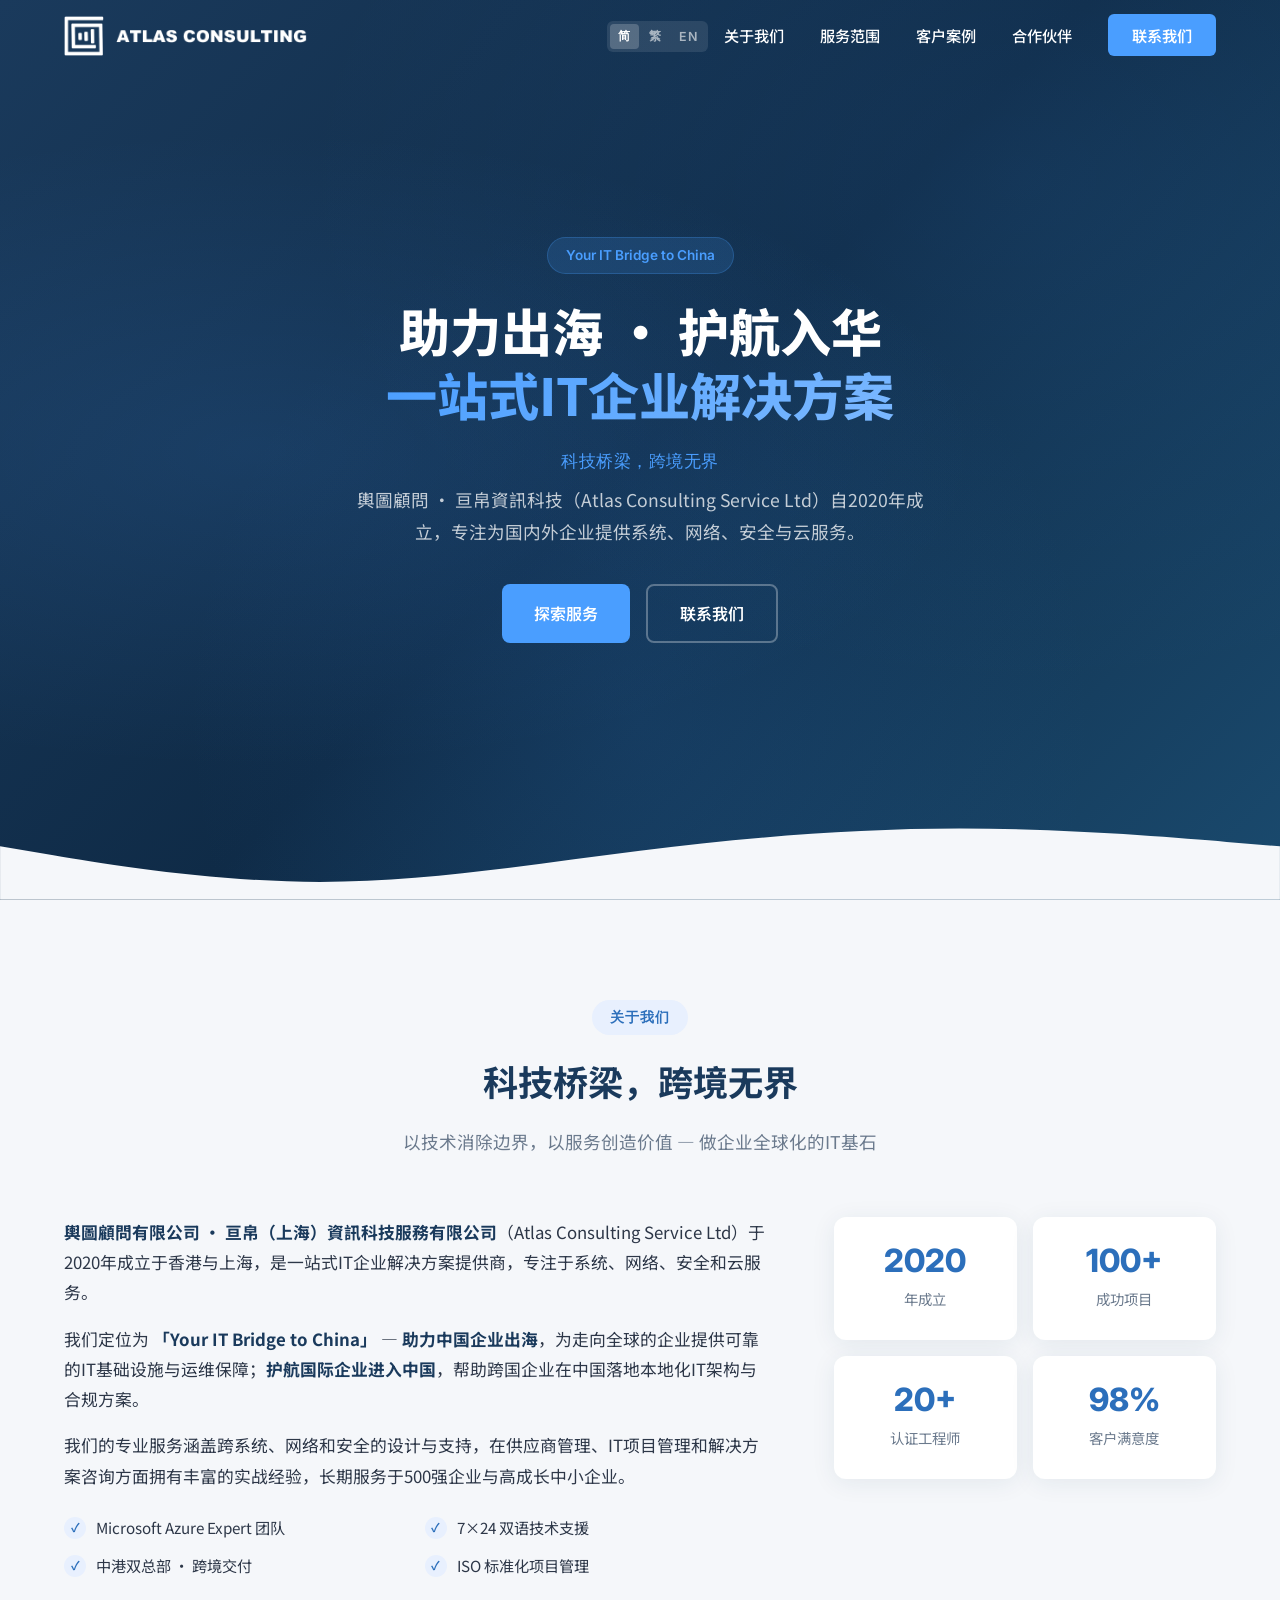
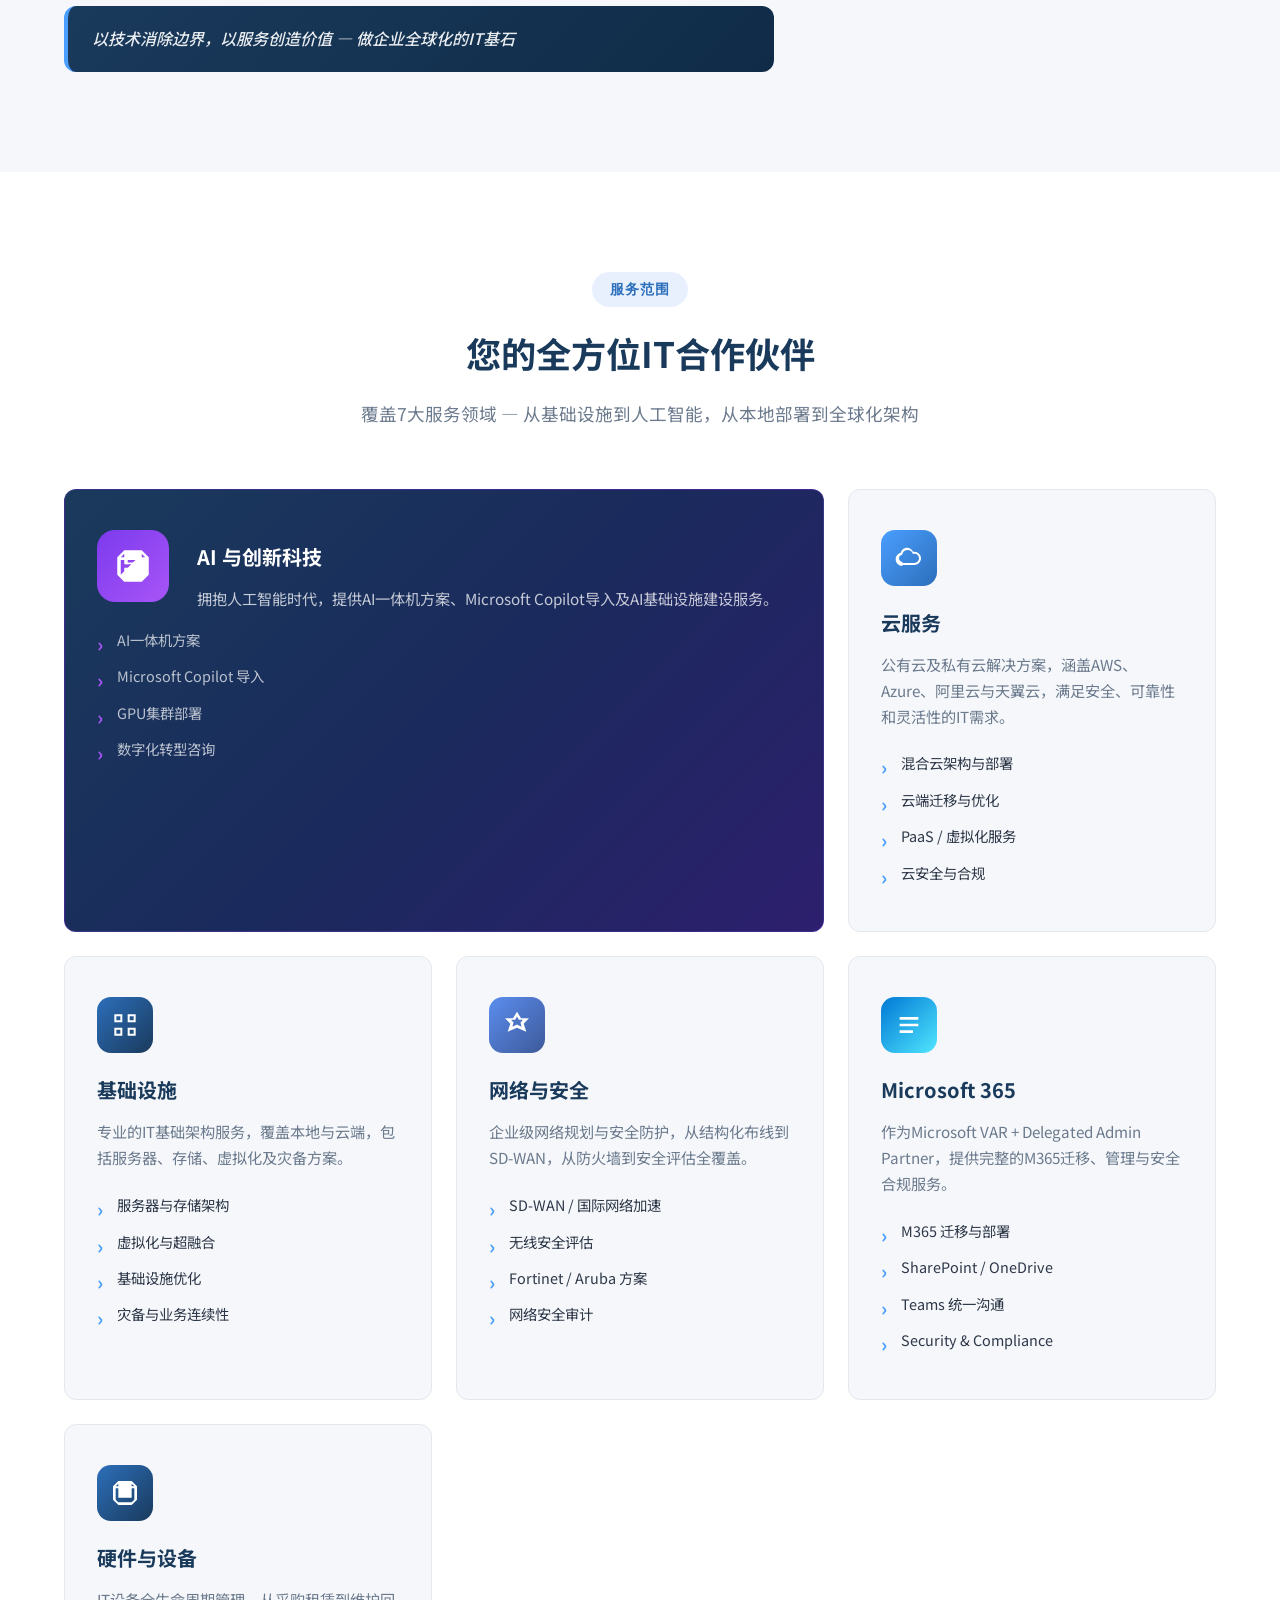
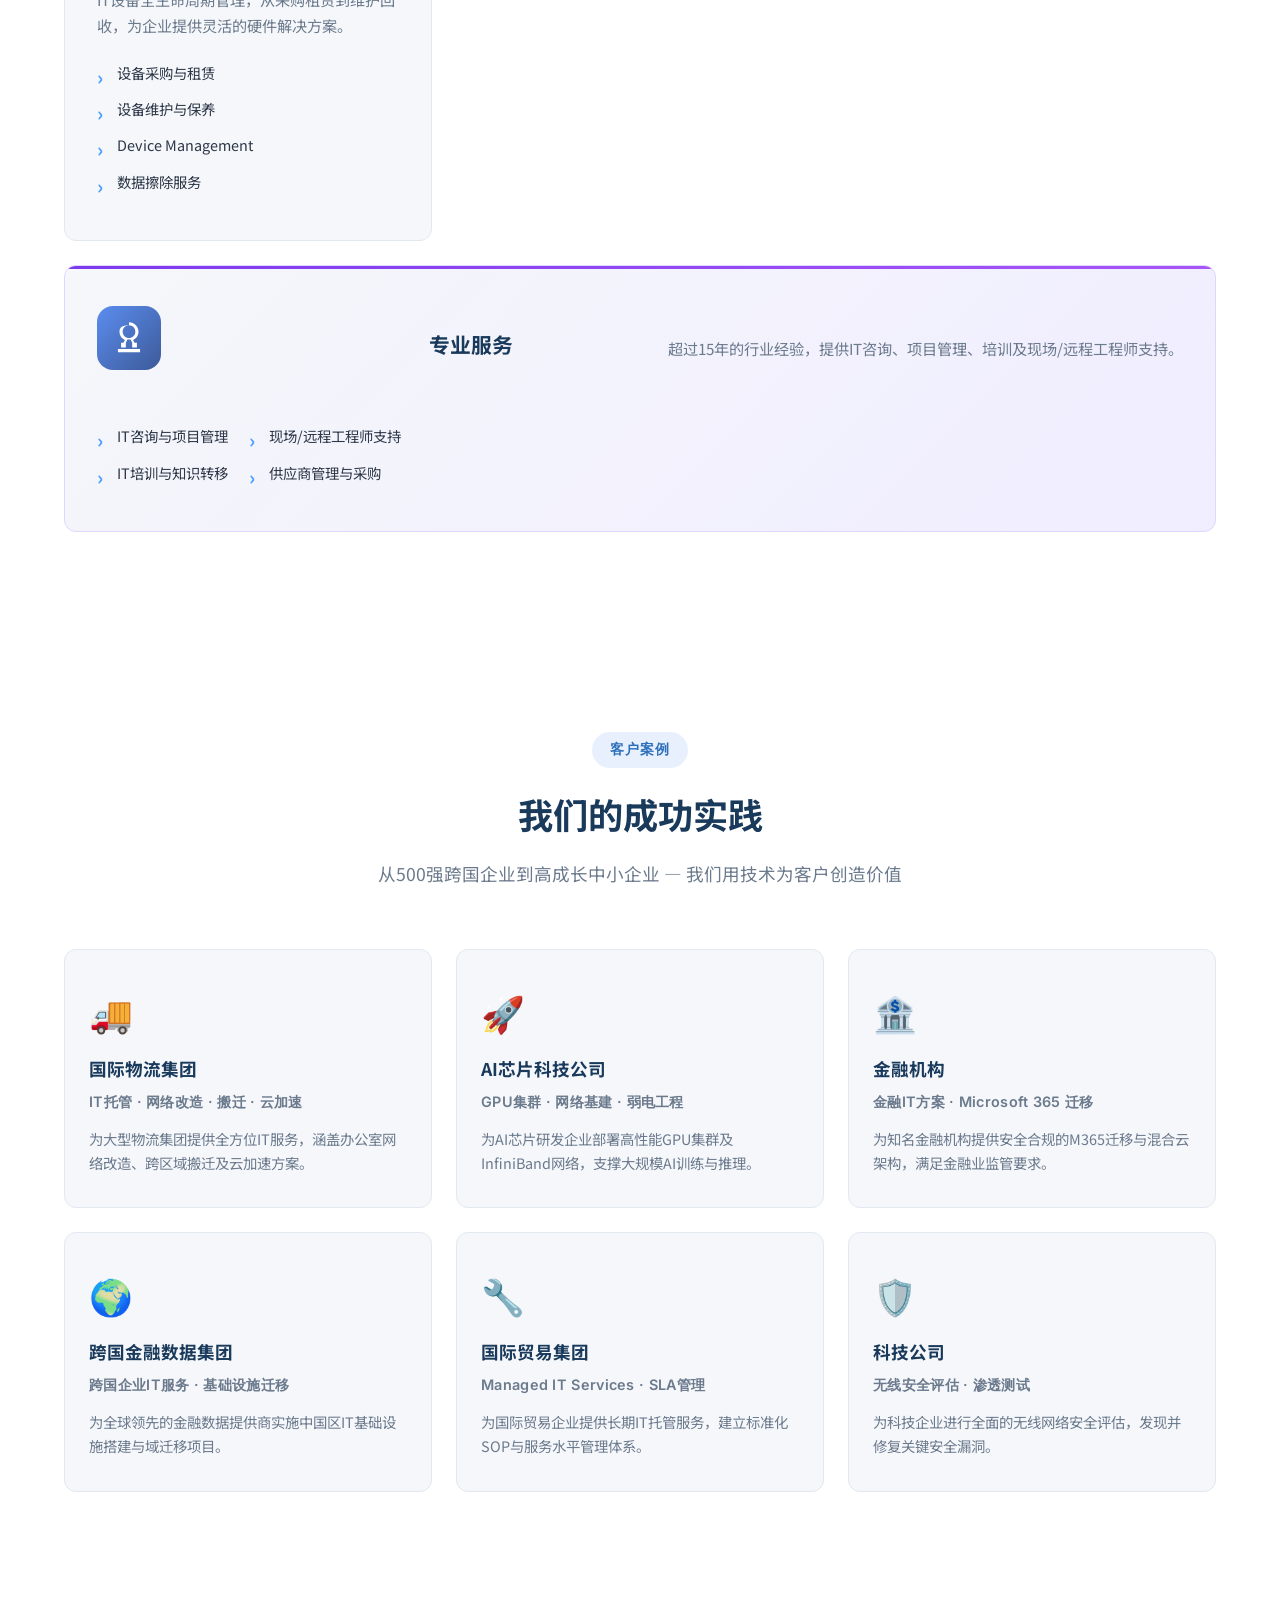
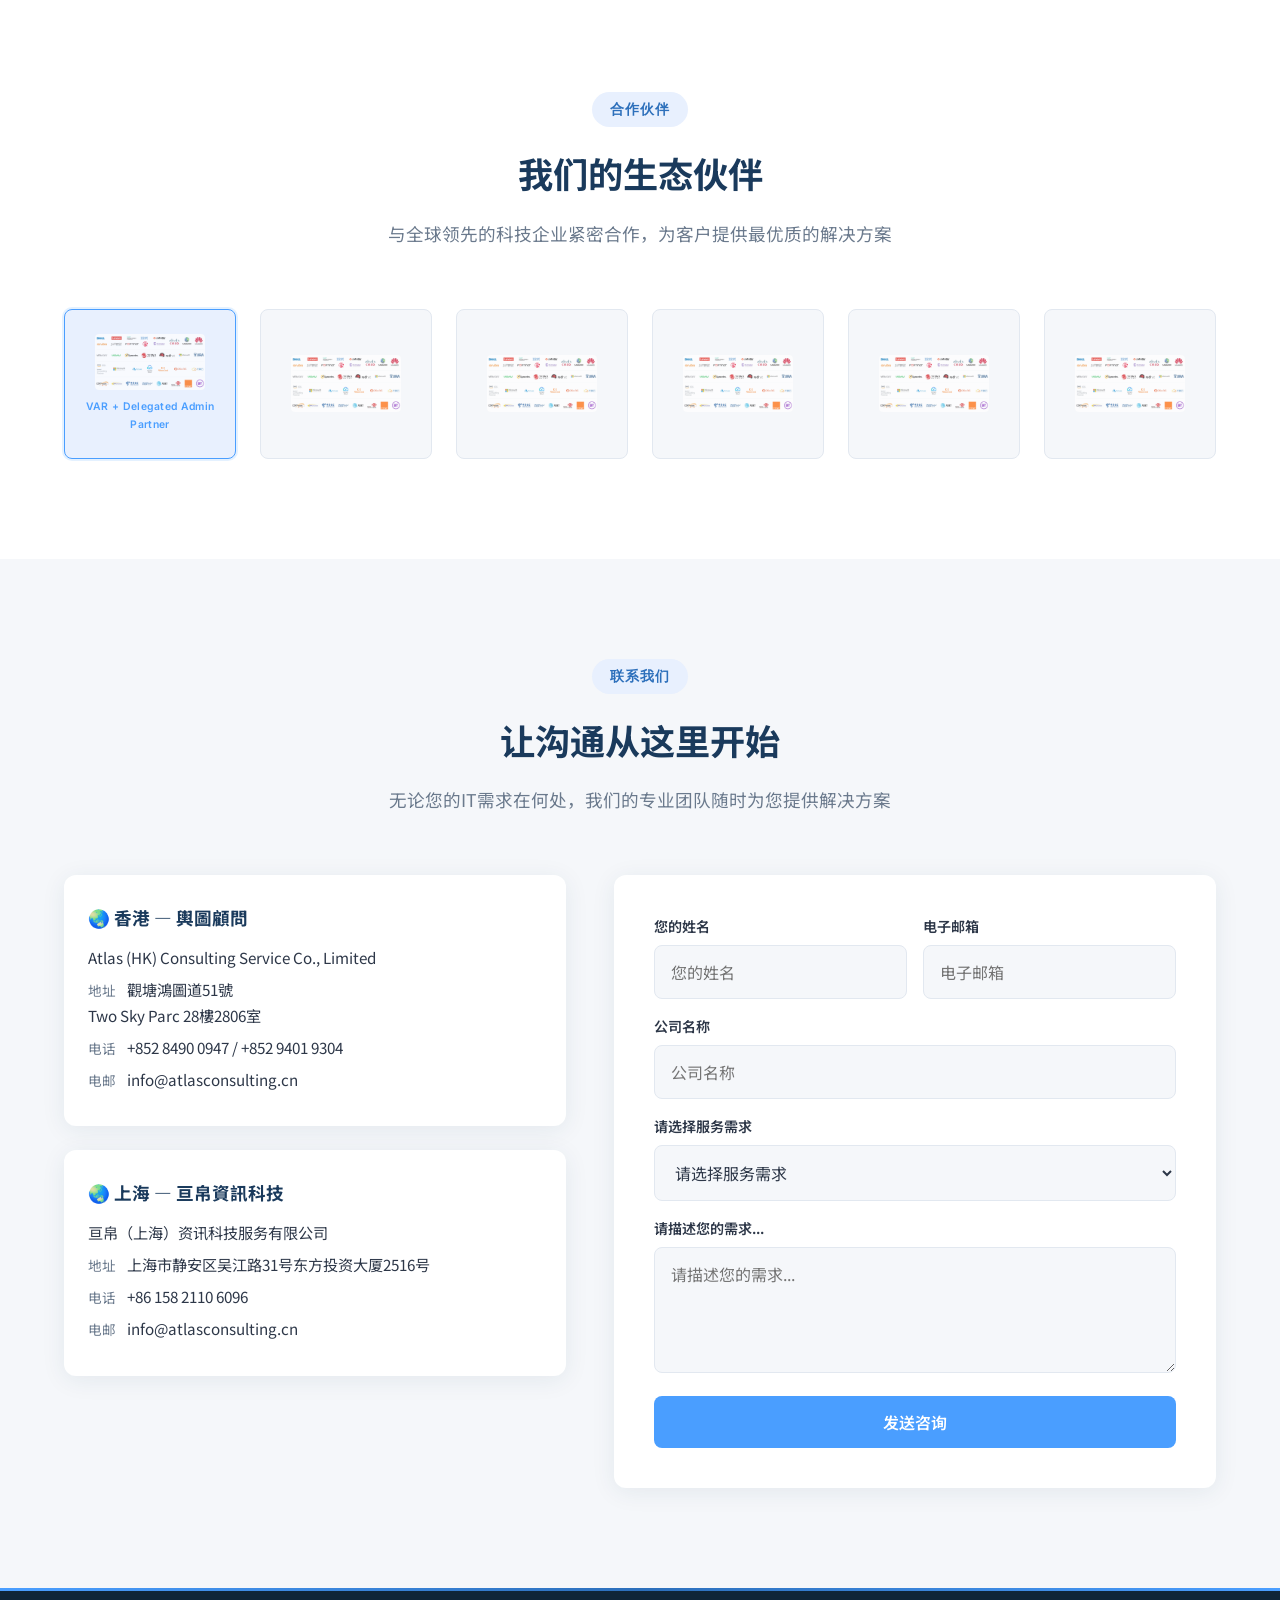
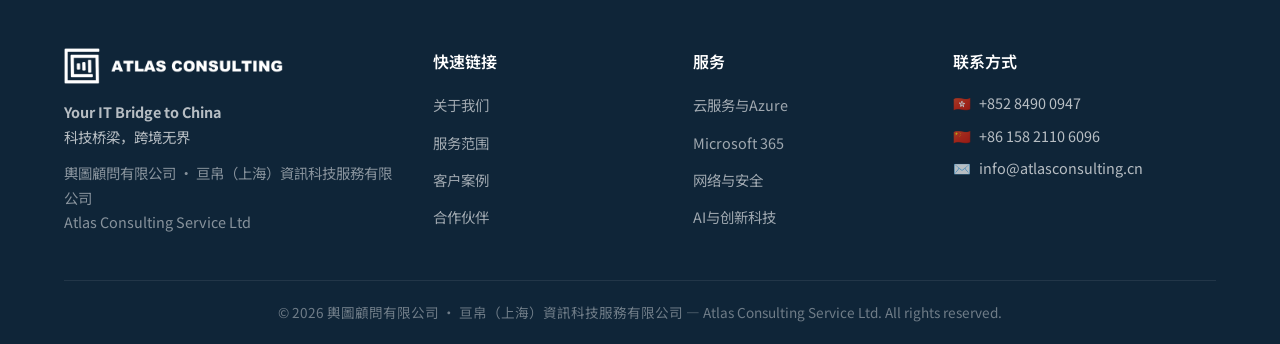
==== commit b669b4e3: "feat: move AI & Innovation to first row in services grid" ====
--- a/index.html
+++ b/index.html
@@ -137,6 +137,21 @@
                 <p class="section-desc" data-i18n="services.desc">覆盖7大服务领域 — 从基础设施到人工智能，从本地部署到全球化架构</p>
             </div>
             <div class="services-grid">
+                <a href="services/ai-innovation.html" class="service-card-link service-ai-wide" aria-label="AI与创新科技详情">
+                <div class="service-card service-card-ai">
+                    <div class="sc-icon sc-icon-ai">
+                        <svg viewBox="0 0 48 48" fill="none" aria-hidden="true"><path d="M34 6H14L6 14V34L14 42H34L42 34V14L34 6ZM34 10L38 14H34V10ZM14 10V14H10L14 10ZM10 34V17H14V22H18V17H30V31H18V26H14V34L14 38H34L38 34V14H34V10Z" fill="currentColor"/><rect x="16" y="20" width="16" height="2" fill="currentColor"/></svg>
+                    </div>
+                    <h3 data-i18n="svc.ai.title">AI 与创新科技</h3>
+                    <p data-i18n="svc.ai.desc">拥抱人工智能时代，提供AI一体机方案、Microsoft Copilot导入及AI基础设施建设服务。</p>
+                    <ul class="sc-list">
+                        <li data-i18n="svc.ai.l1">AI一体机方案</li>
+                        <li data-i18n="svc.ai.l2">Microsoft Copilot 导入</li>
+                        <li data-i18n="svc.ai.l3">GPU集群部署</li>
+                        <li data-i18n="svc.ai.l4">数字化转型咨询</li>
+                    </ul>
+                </div>
+                </a>
                 <a href="services/cloud.html" class="service-card-link" aria-label="云服务详情">
                 <div class="service-card">
                     <div class="sc-icon sc-icon-cloud">
@@ -215,7 +230,7 @@
                 <a href="services/professional.html" class="service-card-link" aria-label="专业服务详情">
                 <div class="service-card">
                     <div class="sc-icon sc-icon-pro">
-                        <svg viewBox="0 0 48 48" fill="none" aria-hidden="true"><path d="M24 4C30.6 4 36 9.4 36 16C36 20.6 33.2 24.6 29.2 26.4L31 30H34V36H28V30L26 26H22L20 30V36H14V30H17L18.8 26.4C14.8 24.6 12 20.6 12 16C12 9.4 17.4 4 24 4ZM24 8C19.6 8 16 11.6 16 16C16 20.4 19.6 24 24 24C28.4 24 32 20.4 32 16C32 11.6 28.4 8 24 8ZM10 38H38V42H10V38Z" fill="currentColor"/></svg>
+                        <svg viewBox="0 0 48 48" fill="none" aria-hidden="true"><path d="M24 4C30.6 4 36 9.4 36 16C36 20.6 33.2 24.6 29.2 26.4L31 30H34V36H28V30L26 26H22L20 30V36H14V30H17L18.8 26.4C14.8 24.6 12 20.6 12 16C12 9.4 17.4 8 24 8ZM24 8C19.6 8 16 11.6 16 16C16 20.4 19.6 24 24 24C28.4 24 32 20.4 32 16C32 11.6 28.4 8 24 8ZM10 38H38V42H10V38Z" fill="currentColor"/></svg>
                     </div>
                     <h3 data-i18n="svc.professional.title">专业服务</h3>
                     <p data-i18n="svc.professional.desc">超过15年的行业经验，提供IT咨询、项目管理、培训及现场/远程工程师支持。</p>
@@ -224,21 +239,6 @@
                         <li data-i18n="svc.professional.l2">现场/远程工程师支持</li>
                         <li data-i18n="svc.professional.l3">IT培训与知识转移</li>
                         <li data-i18n="svc.professional.l4">供应商管理与采购</li>
-                    </ul>
-                </div>
-                </a>
-                <a href="services/ai-innovation.html" class="service-card-link" aria-label="AI与创新科技详情">
-                <div class="service-card">
-                    <div class="sc-icon sc-icon-ai">
-                        <svg viewBox="0 0 48 48" fill="none" aria-hidden="true"><path d="M34 6H14L6 14V34L14 42H34L42 34V14L34 6ZM34 10L38 14H34V10ZM14 10V14H10L14 10ZM10 34V17H14V22H18V17H30V31H18V26H14V34L14 38H34L38 34V14H34V10Z" fill="currentColor"/><rect x="16" y="20" width="16" height="2" fill="currentColor"/></svg>
-                    </div>
-                    <h3 data-i18n="svc.ai.title">AI 与创新科技</h3>
-                    <p data-i18n="svc.ai.desc">拥抱人工智能时代，提供AI一体机方案、Microsoft Copilot导入及AI基础设施建设服务。</p>
-                    <ul class="sc-list">
-                        <li data-i18n="svc.ai.l1">AI一体机方案</li>
-                        <li data-i18n="svc.ai.l2">Microsoft Copilot 导入</li>
-                        <li data-i18n="svc.ai.l3">GPU集群部署</li>
-                        <li data-i18n="svc.ai.l4">数字化转型咨询</li>
                     </ul>
                 </div>
                 </a>
--- a/assets/css/style.css
+++ b/assets/css/style.css
@@ -515,6 +515,30 @@
     color: inherit;
     display: block;
 }
+/* AI Innovation — full-width hero card at top */
+.service-ai-wide { grid-column: 1 / -1; }
+.service-card-ai {
+    background: linear-gradient(135deg, var(--primary) 0%, #1a2a5c 50%, #2d1f6e 100%) !important;
+    border-color: rgba(124, 58, 237, 0.3) !important;
+    position: relative;
+    overflow: hidden;
+    padding: 48px 40px;
+}
+.service-card-ai::before {
+    content: '';
+    position: absolute;
+    top: 0;
+    left: 0;
+    right: 0;
+    height: 4px;
+    background: linear-gradient(90deg, var(--accent-gradient-ai), #a855f7, var(--accent));
+}
+.service-card-ai h3 { color: #fff !important; font-size: 1.5rem; }
+.service-card-ai p { color: rgba(255,255,255,0.75) !important; }
+.service-card-ai .sc-list li { color: rgba(255,255,255,0.7) !important; }
+.service-card-ai .sc-list li::before { color: #a855f7 !important; }
+.service-card-ai .sc-icon { width: 64px; height: 64px; border-radius: 16px; }
+.service-card-ai .sc-icon svg { width: 36px; height: 36px; }
 .service-card-link:focus-visible {
     outline: none;
 }
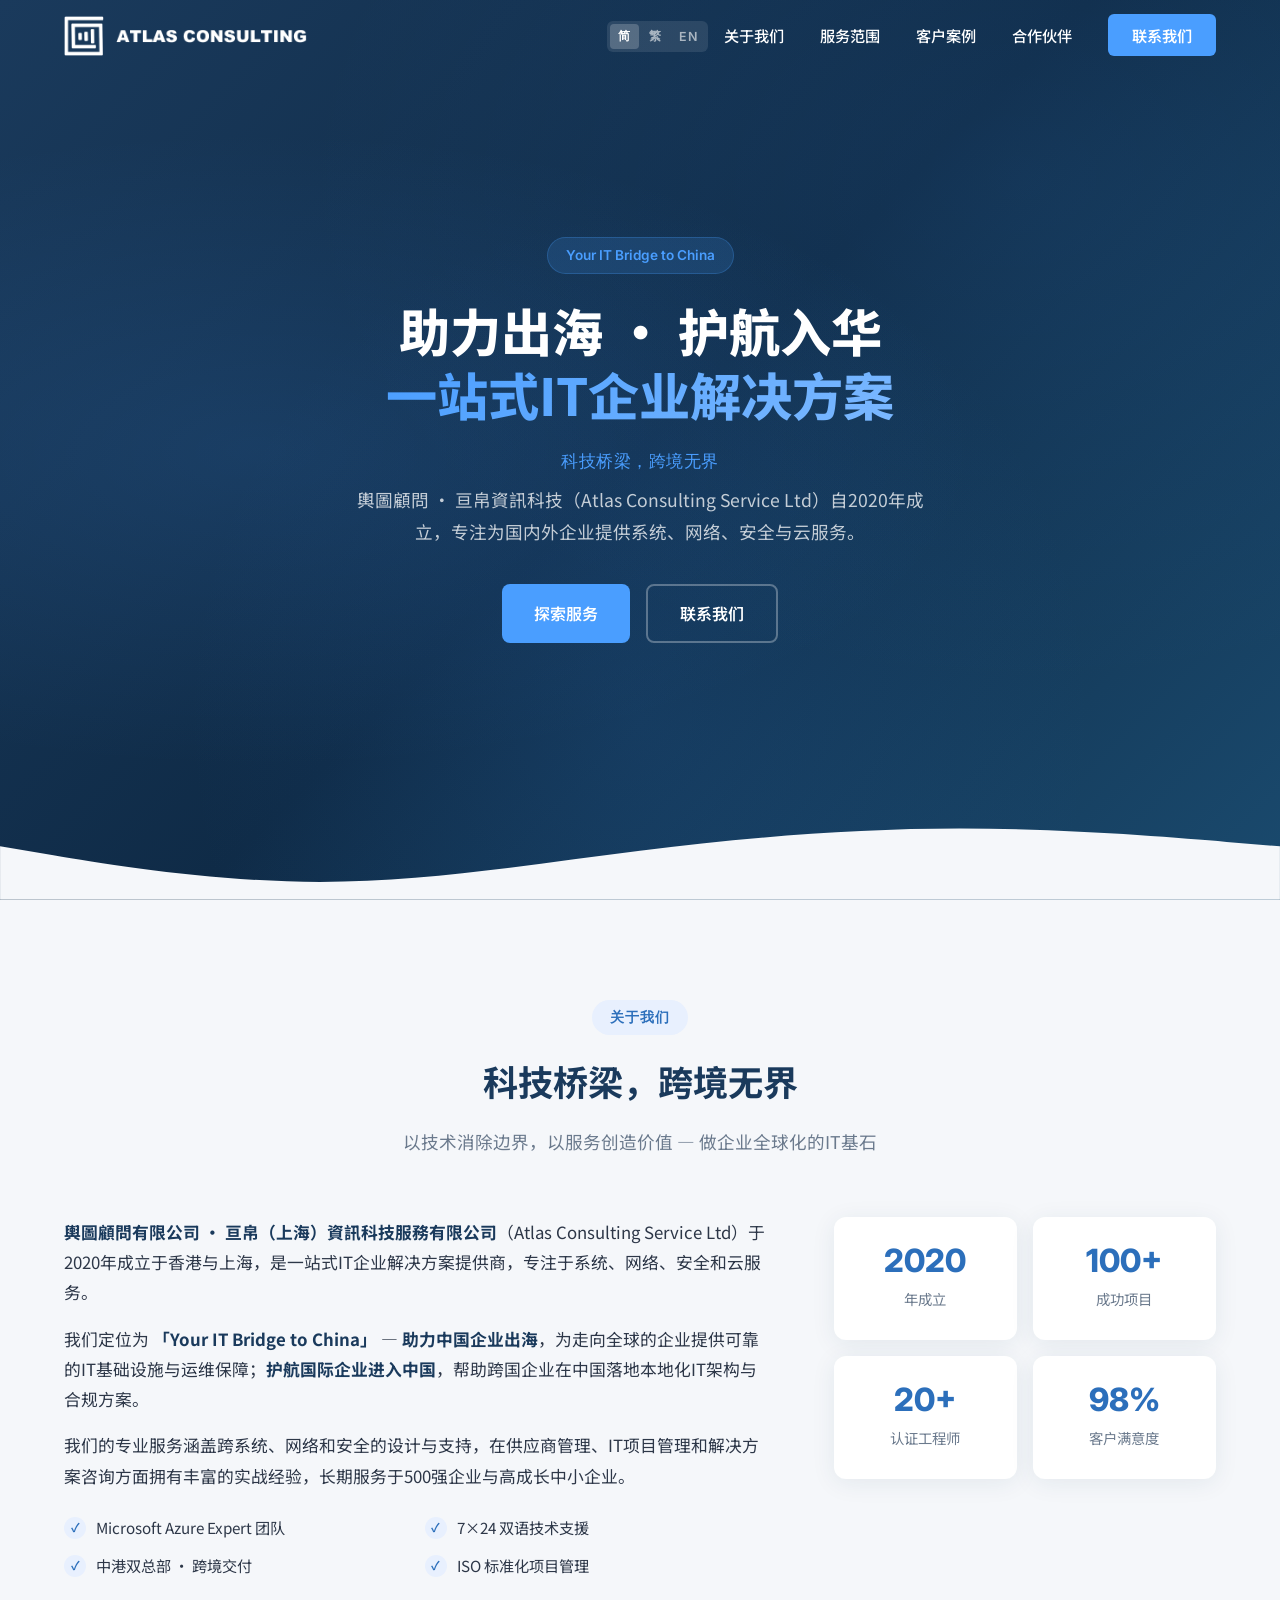
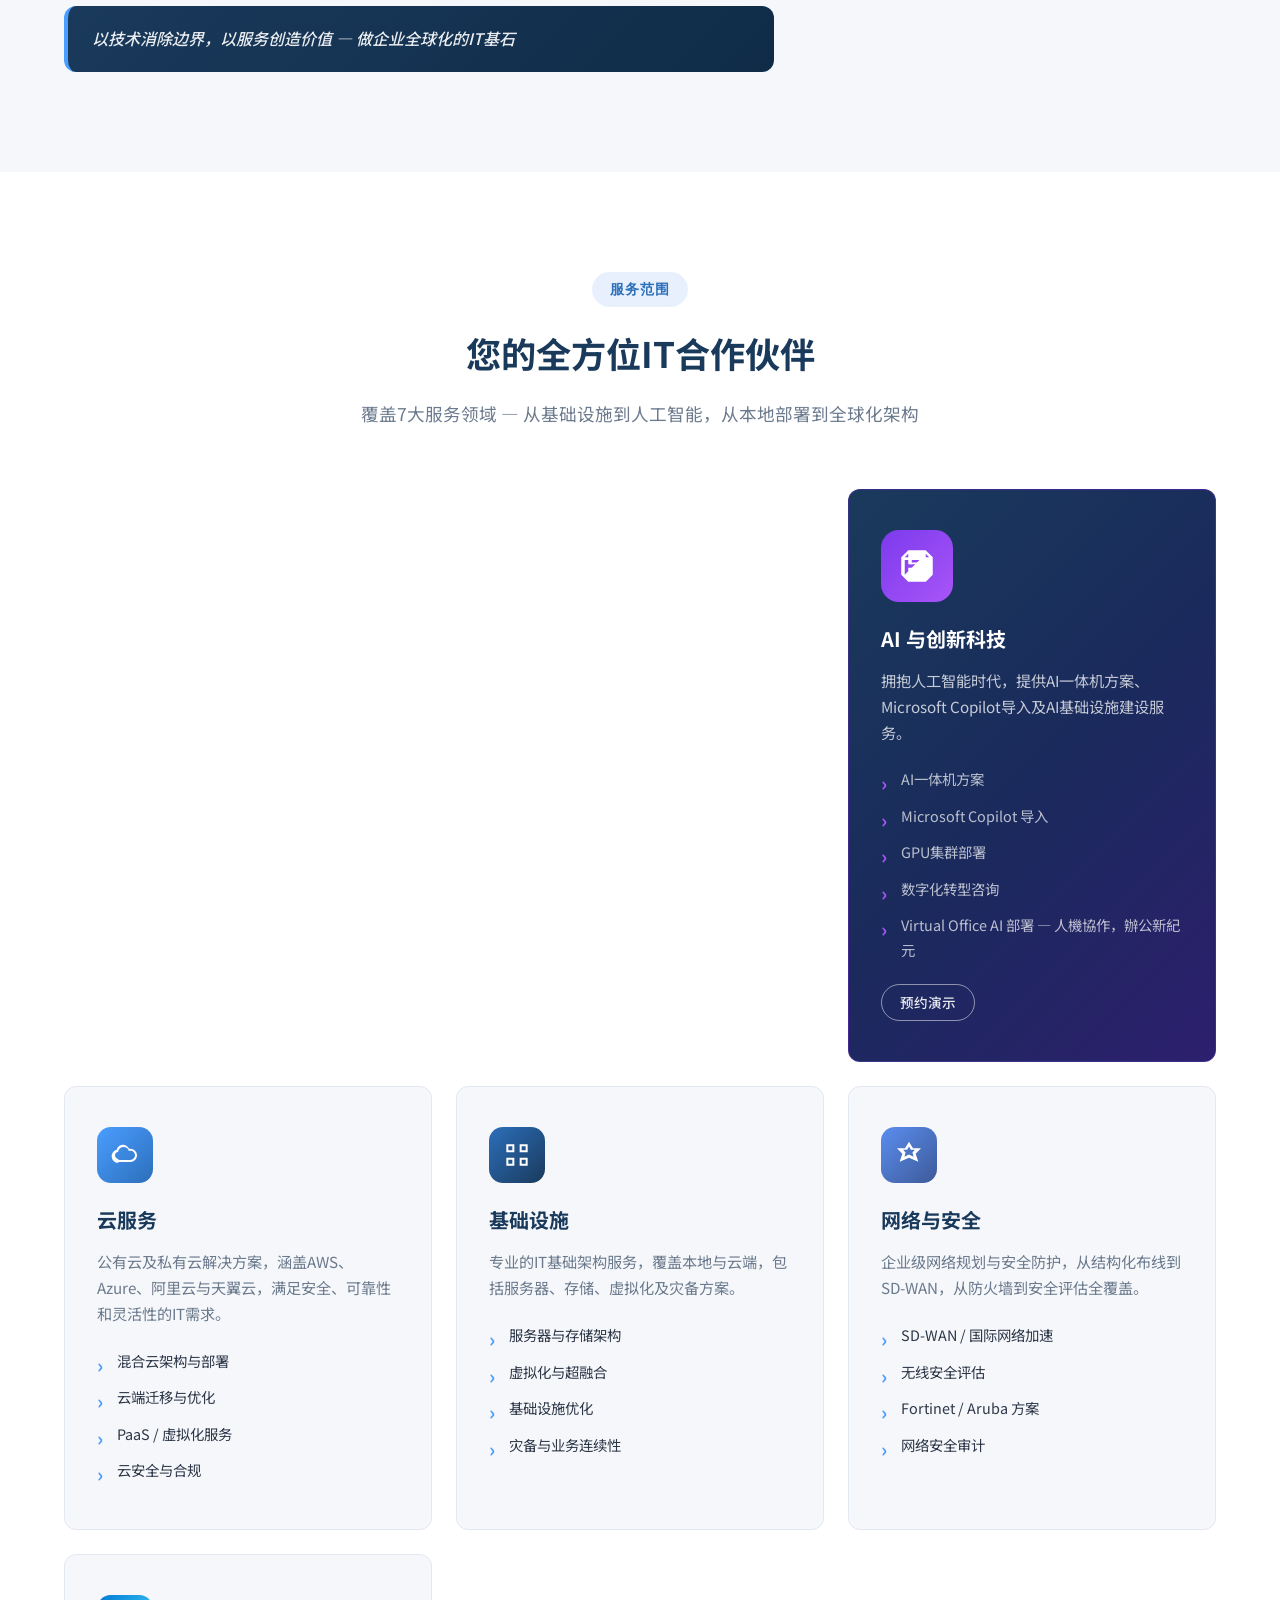
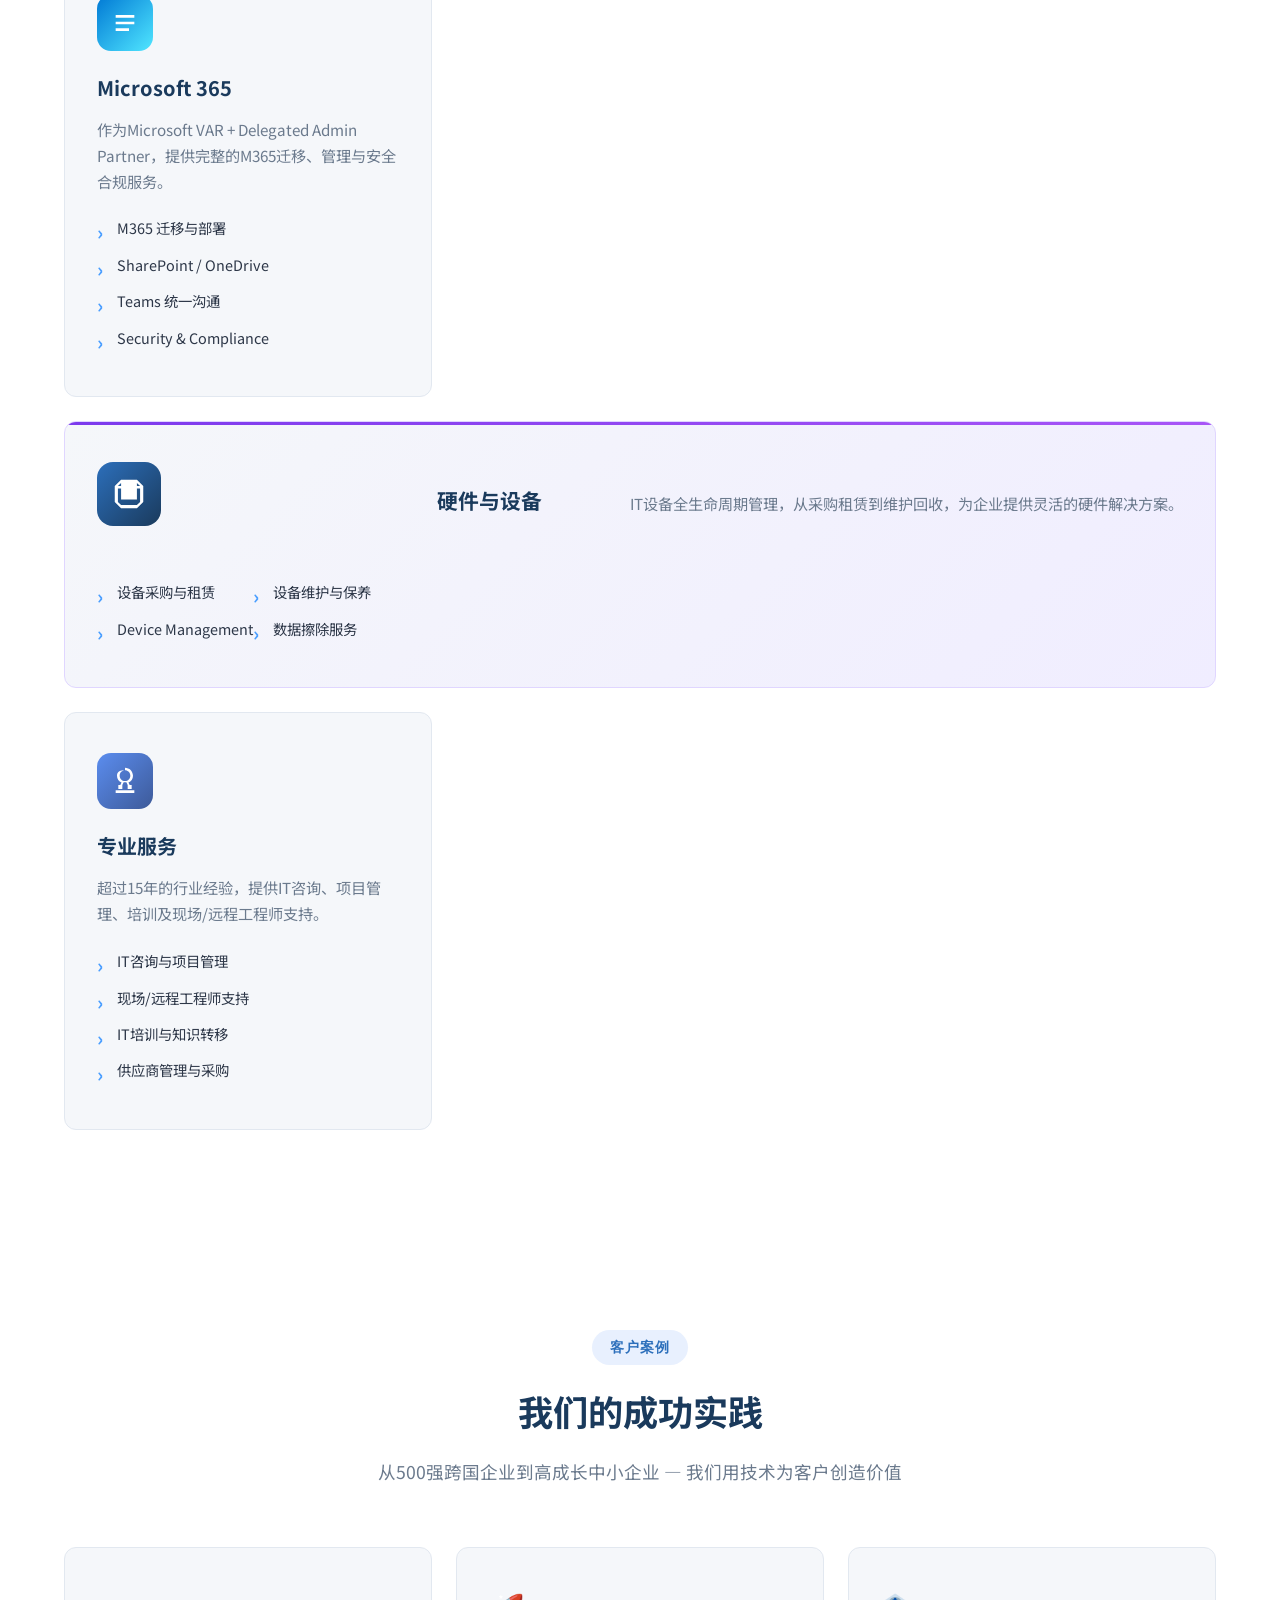
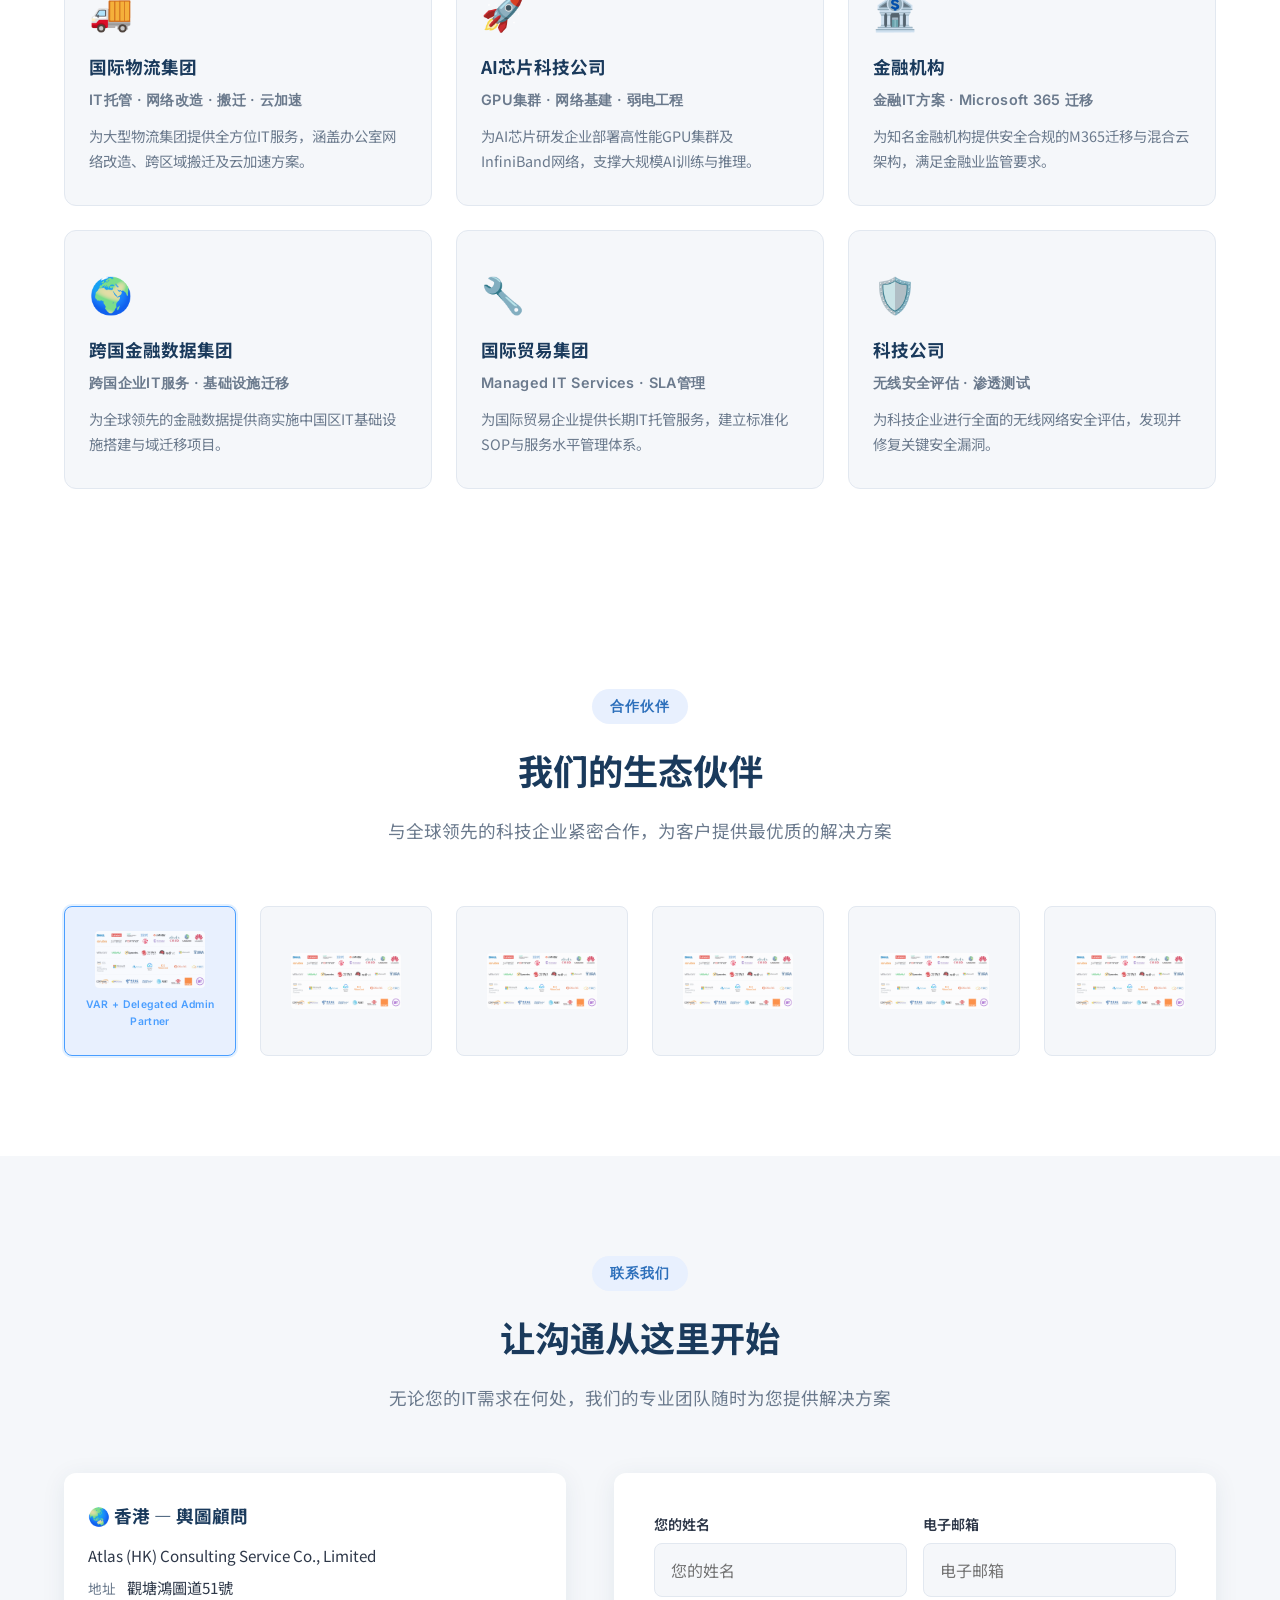
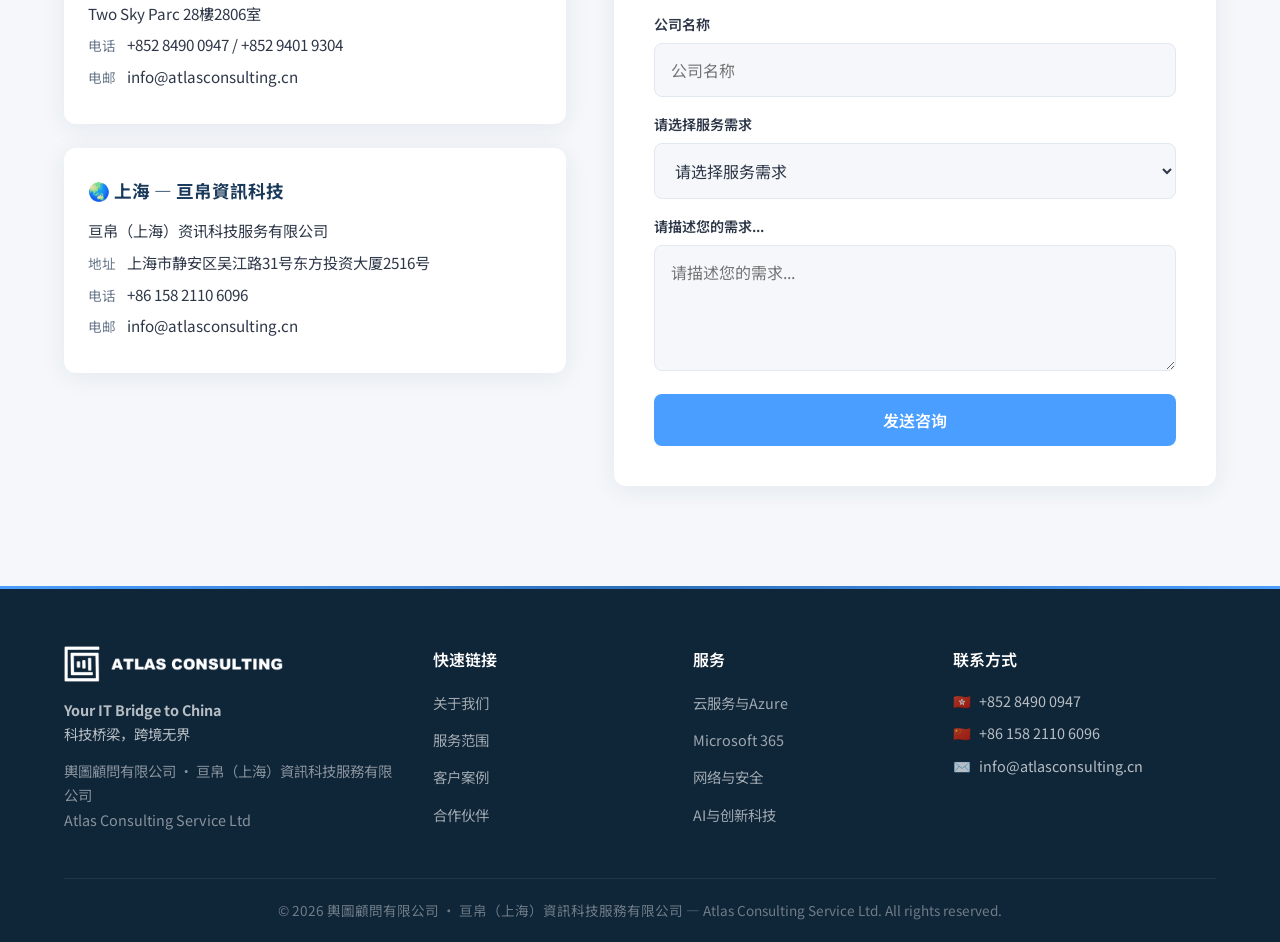
==== commit 367a0740: "feat: add Virtual Office AI Deployment as hero product in AI & Innovation section - Add VO bullet wi" ====
--- a/index.html
+++ b/index.html
@@ -149,7 +149,9 @@
                         <li data-i18n="svc.ai.l2">Microsoft Copilot 导入</li>
                         <li data-i18n="svc.ai.l3">GPU集群部署</li>
                         <li data-i18n="svc.ai.l4">数字化转型咨询</li>
-                    </ul>
+                        <li data-i18n="svc.ai.l5"><a href="https://vo.atlasconsulting.cn/" target="_blank" rel="noopener noreferrer">Virtual Office AI 部署 — 人機協作，辦公新紀元</a></li>
+                    </ul>
+                    <a href="#contact" class="ai-demo-btn" data-i18n="demo.cta">预约演示</a>
                 </div>
                 </a>
                 <a href="services/cloud.html" class="service-card-link" aria-label="云服务详情">
--- a/assets/css/style.css
+++ b/assets/css/style.css
@@ -1171,6 +1171,125 @@
 .sd-cta p { color: rgba(255,255,255,0.7); margin-bottom: 28px; font-size: 1.05rem; max-width: 500px; margin-left: auto; margin-right: auto; }
 .sd-cta .btn { font-size: 1.05rem; }
 .sd-cta .btn:hover { transform: translateY(-3px); box-shadow: 0 8px 24px rgba(74,158,255,0.35); }
+
+/* ---- VO Product Section (AI detail page) ---- */
+.sd-section-vo {
+    background: linear-gradient(135deg, #f5f3ff 0%, #ede9fe 100%);
+    position: relative;
+    overflow: hidden;
+}
+
+.sd-vo-header { text-align: center; margin-bottom: 48px; }
+
+.sd-vo-badge {
+    display: inline-block;
+    background: var(--accent-gradient-ai);
+    color: #fff;
+    font-size: 0.75rem;
+    font-weight: 600;
+    padding: 4px 14px;
+    border-radius: 20px;
+    letter-spacing: 1px;
+    text-transform: uppercase;
+    margin-bottom: 16px;
+    font-family: var(--font-en);
+}
+
+.sd-vo-header h2 {
+    font-size: 2rem;
+    font-weight: 700;
+    color: var(--primary);
+    margin-bottom: 8px;
+}
+
+.sd-vo-slogan {
+    font-size: 1.3rem;
+    font-weight: 600;
+    background: var(--accent-gradient-ai);
+    -webkit-background-clip: text;
+    -webkit-text-fill-color: transparent;
+    background-clip: text;
+    margin-bottom: 16px;
+    font-family: var(--font-en);
+}
+
+.sd-vo-subtitle {
+    font-size: 1.05rem;
+    color: var(--text-light);
+    max-width: 700px;
+    margin: 0 auto;
+}
+
+.sd-vo-features {
+    display: grid;
+    grid-template-columns: 1fr 1fr;
+    gap: 24px;
+    margin-bottom: 48px;
+    max-width: 900px;
+    margin-left: auto;
+    margin-right: auto;
+}
+
+.sd-vo-card {
+    background: rgba(255,255,255,0.85);
+    backdrop-filter: blur(8px);
+    border-radius: var(--radius);
+    padding: 28px;
+    border: 1px solid rgba(124,58,237,0.1);
+    transition: var(--transition);
+}
+
+.sd-vo-card:hover {
+    transform: translateY(-4px);
+    box-shadow: var(--shadow-hover);
+    border-color: rgba(124,58,237,0.25);
+}
+
+.sd-vo-card-icon { font-size: 2rem; margin-bottom: 12px; }
+
+.sd-vo-card h3 {
+    font-size: 1.1rem;
+    font-weight: 600;
+    color: var(--primary);
+    margin-bottom: 8px;
+}
+
+.sd-vo-card p {
+    font-size: 0.92rem;
+    color: var(--text-light);
+    line-height: 1.6;
+}
+
+.sd-vo-ctas {
+    display: flex;
+    justify-content: center;
+    gap: 16px;
+    flex-wrap: wrap;
+}
+
+/* Demo button inside AI card on homepage */
+.service-card-ai .ai-demo-btn {
+    display: inline-block;
+    margin-top: 16px;
+    padding: 6px 18px;
+    border: 1px solid rgba(255,255,255,0.5);
+    border-radius: 20px;
+    color: rgba(255,255,255,0.9);
+    font-size: 0.85rem;
+    font-weight: 500;
+    transition: var(--transition);
+}
+
+.service-card-ai .ai-demo-btn:hover {
+    background: rgba(255,255,255,0.15);
+    border-color: rgba(255,255,255,0.8);
+    color: #fff;
+}
+
+@media (max-width: 768px) {
+    .sd-vo-features { grid-template-columns: 1fr; }
+    .sd-vo-ctas { flex-direction: column; align-items: center; }
+}
 
 @media (max-width: 768px) {
     .sd-hero h1 { font-size: 2rem; }
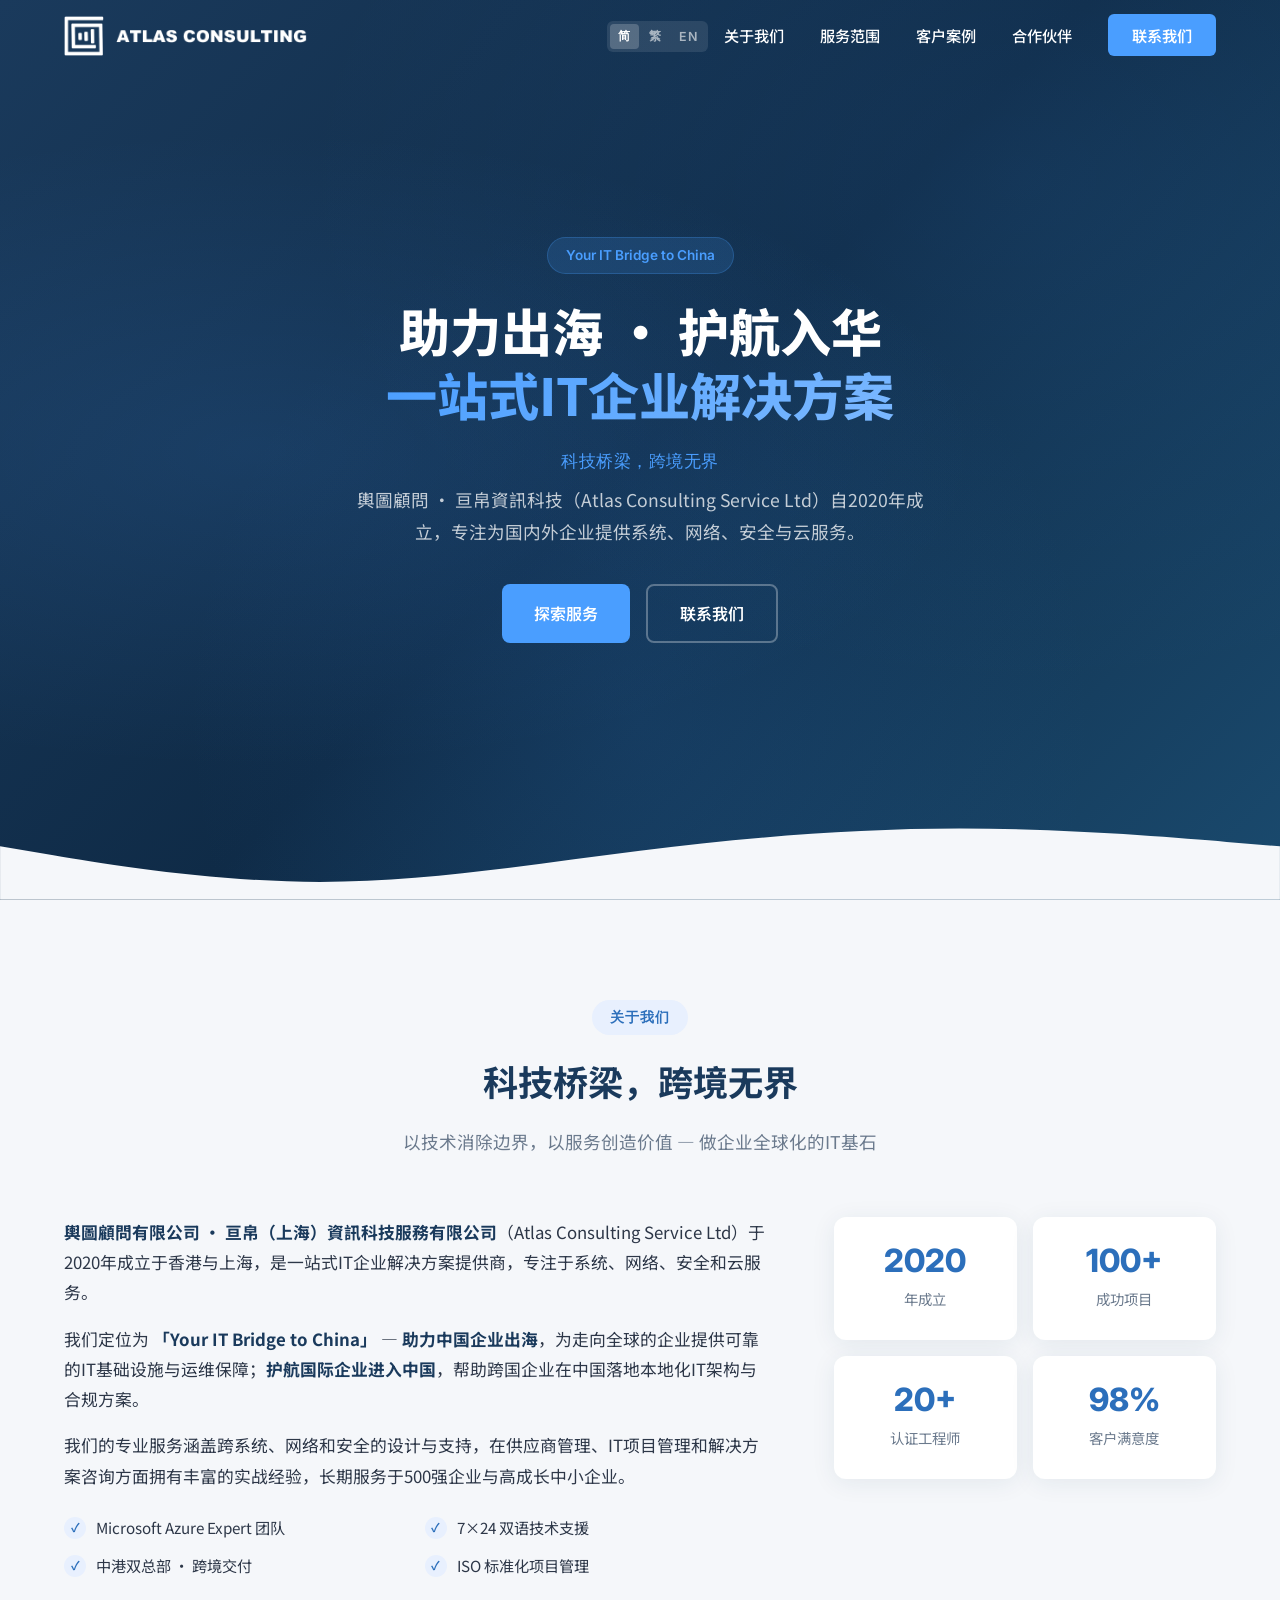
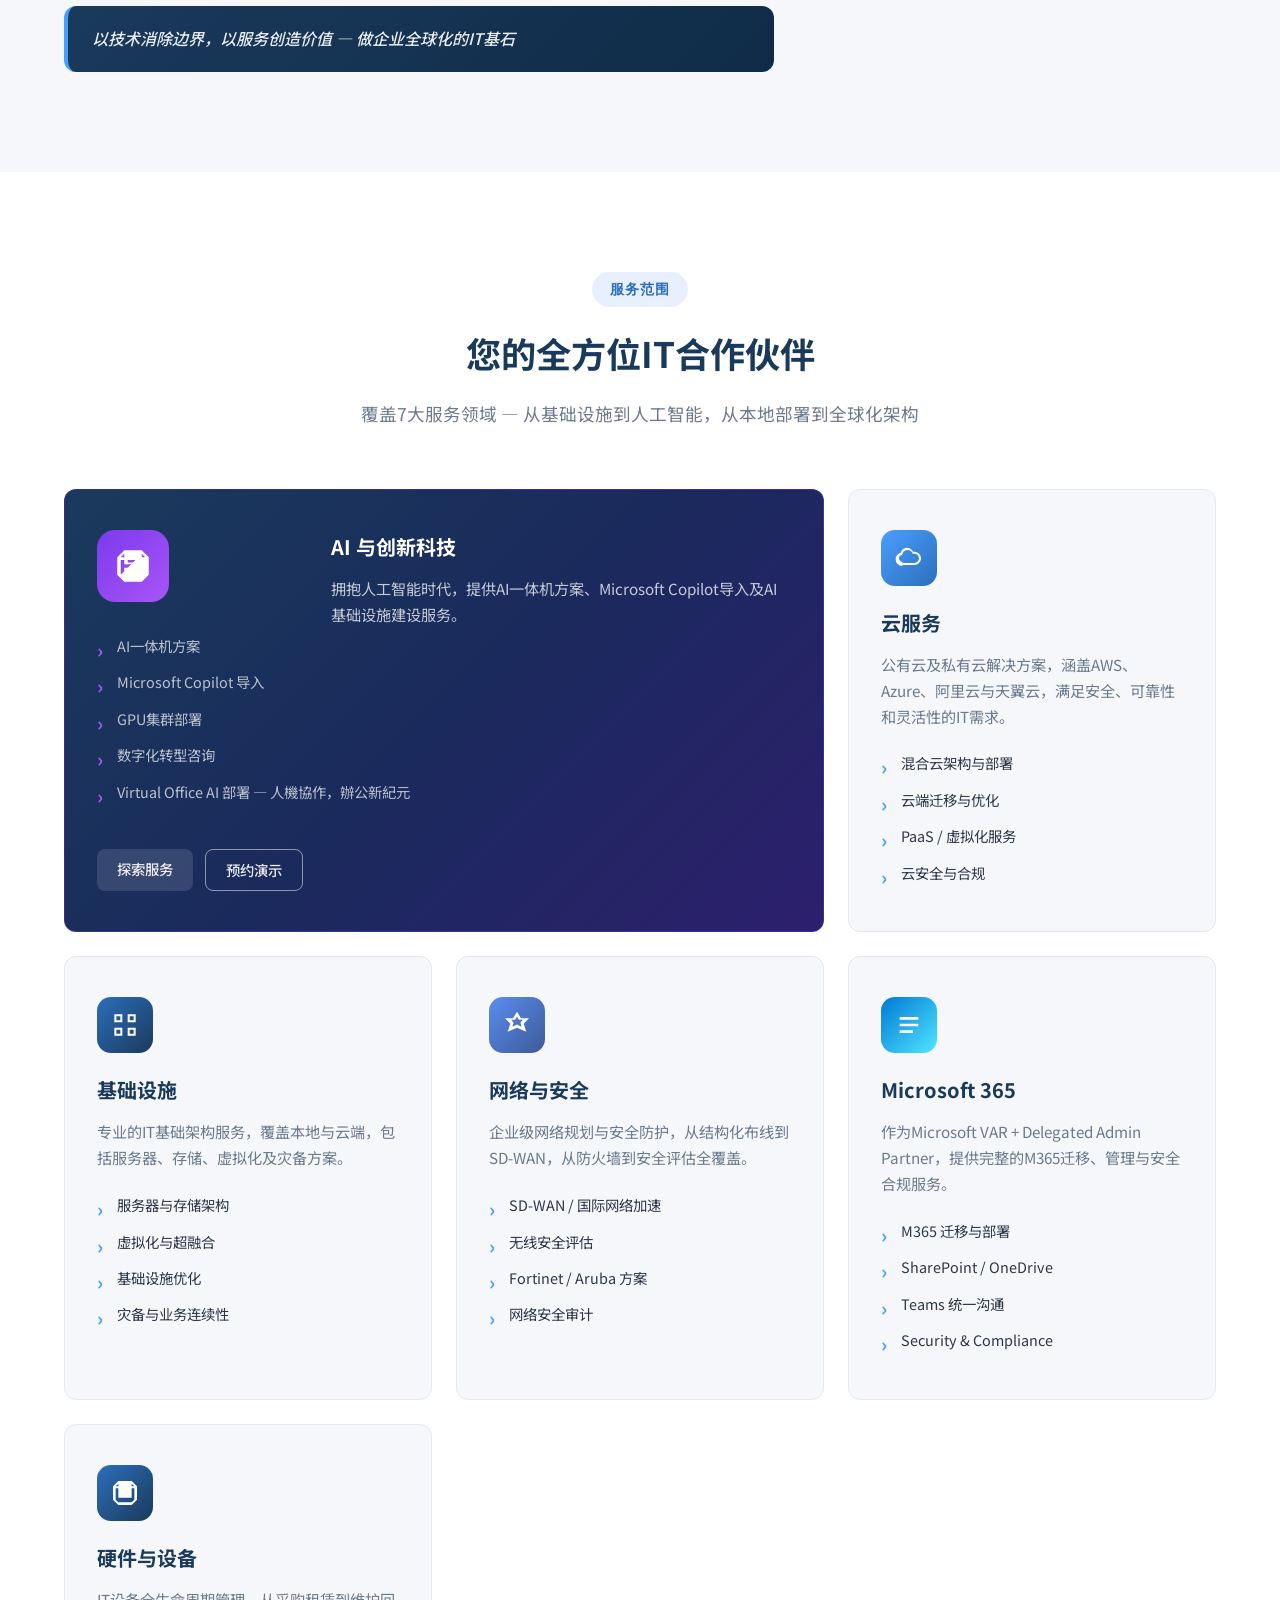
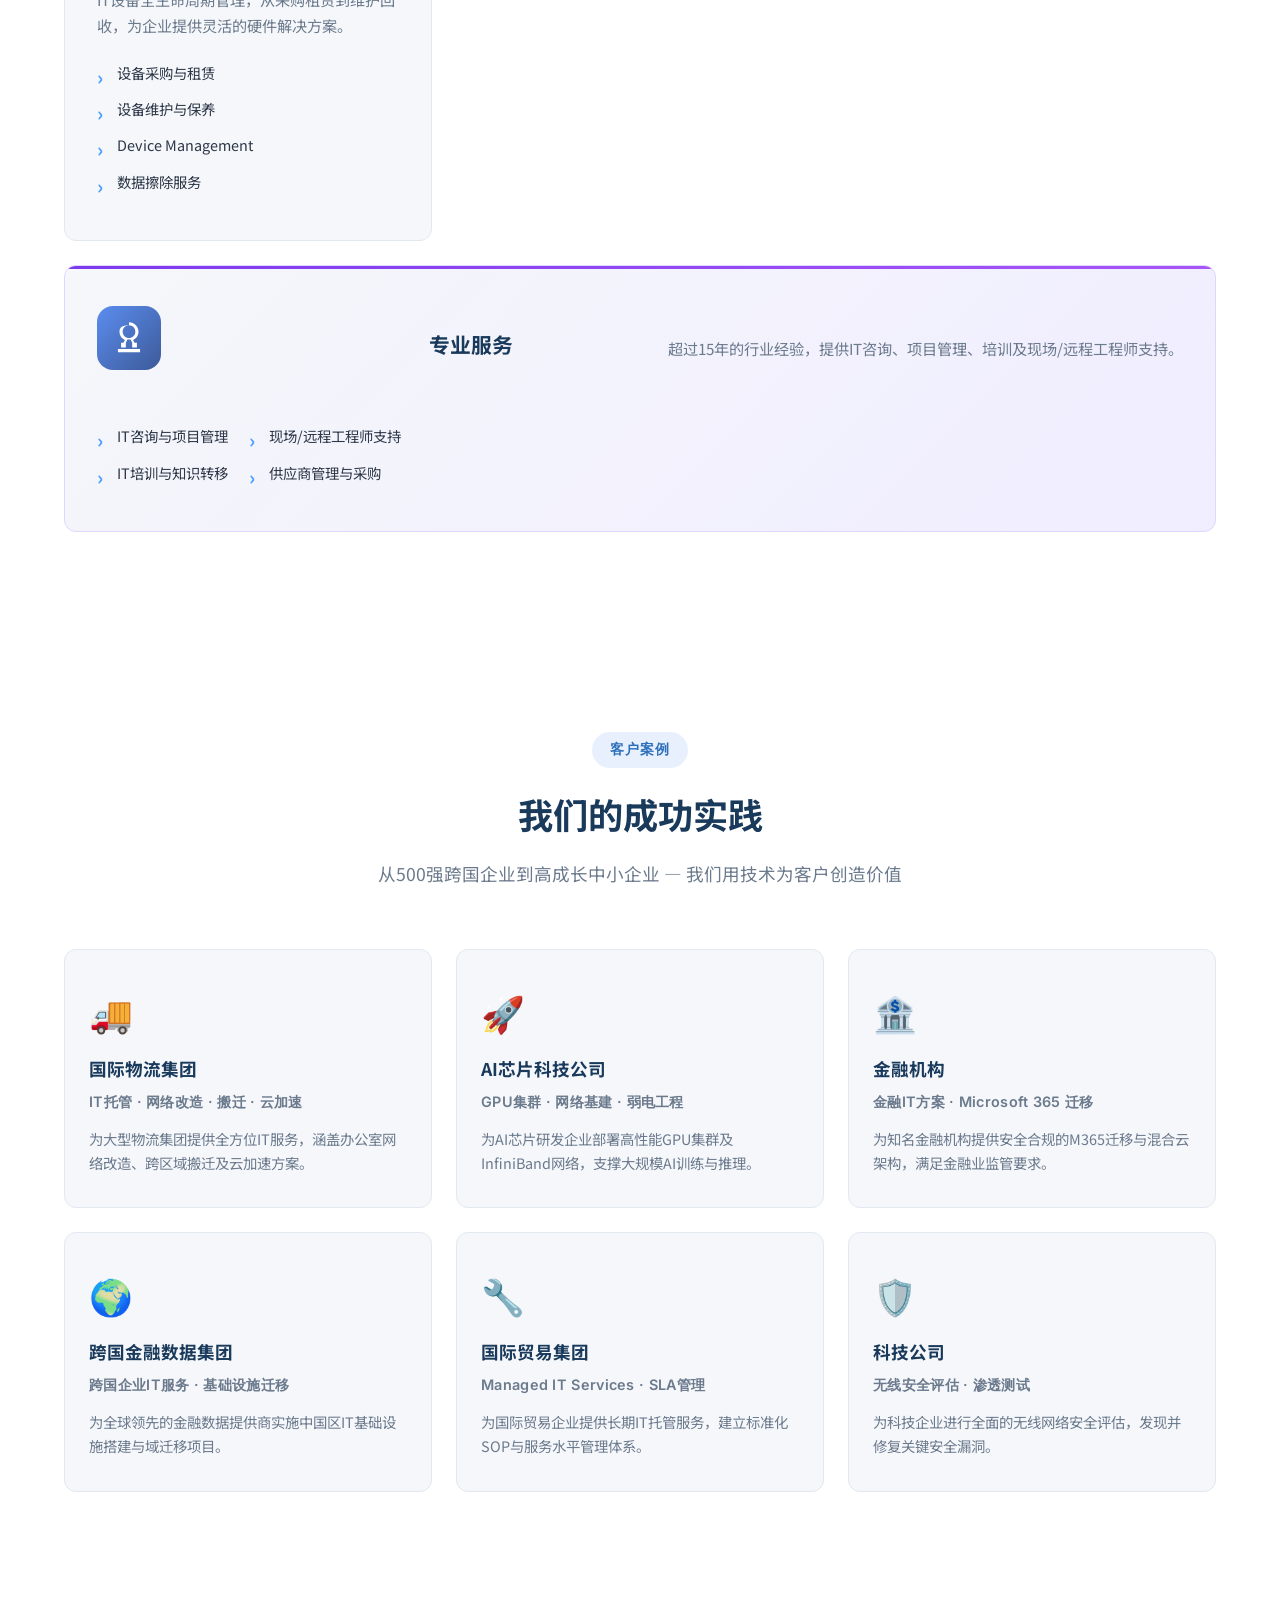
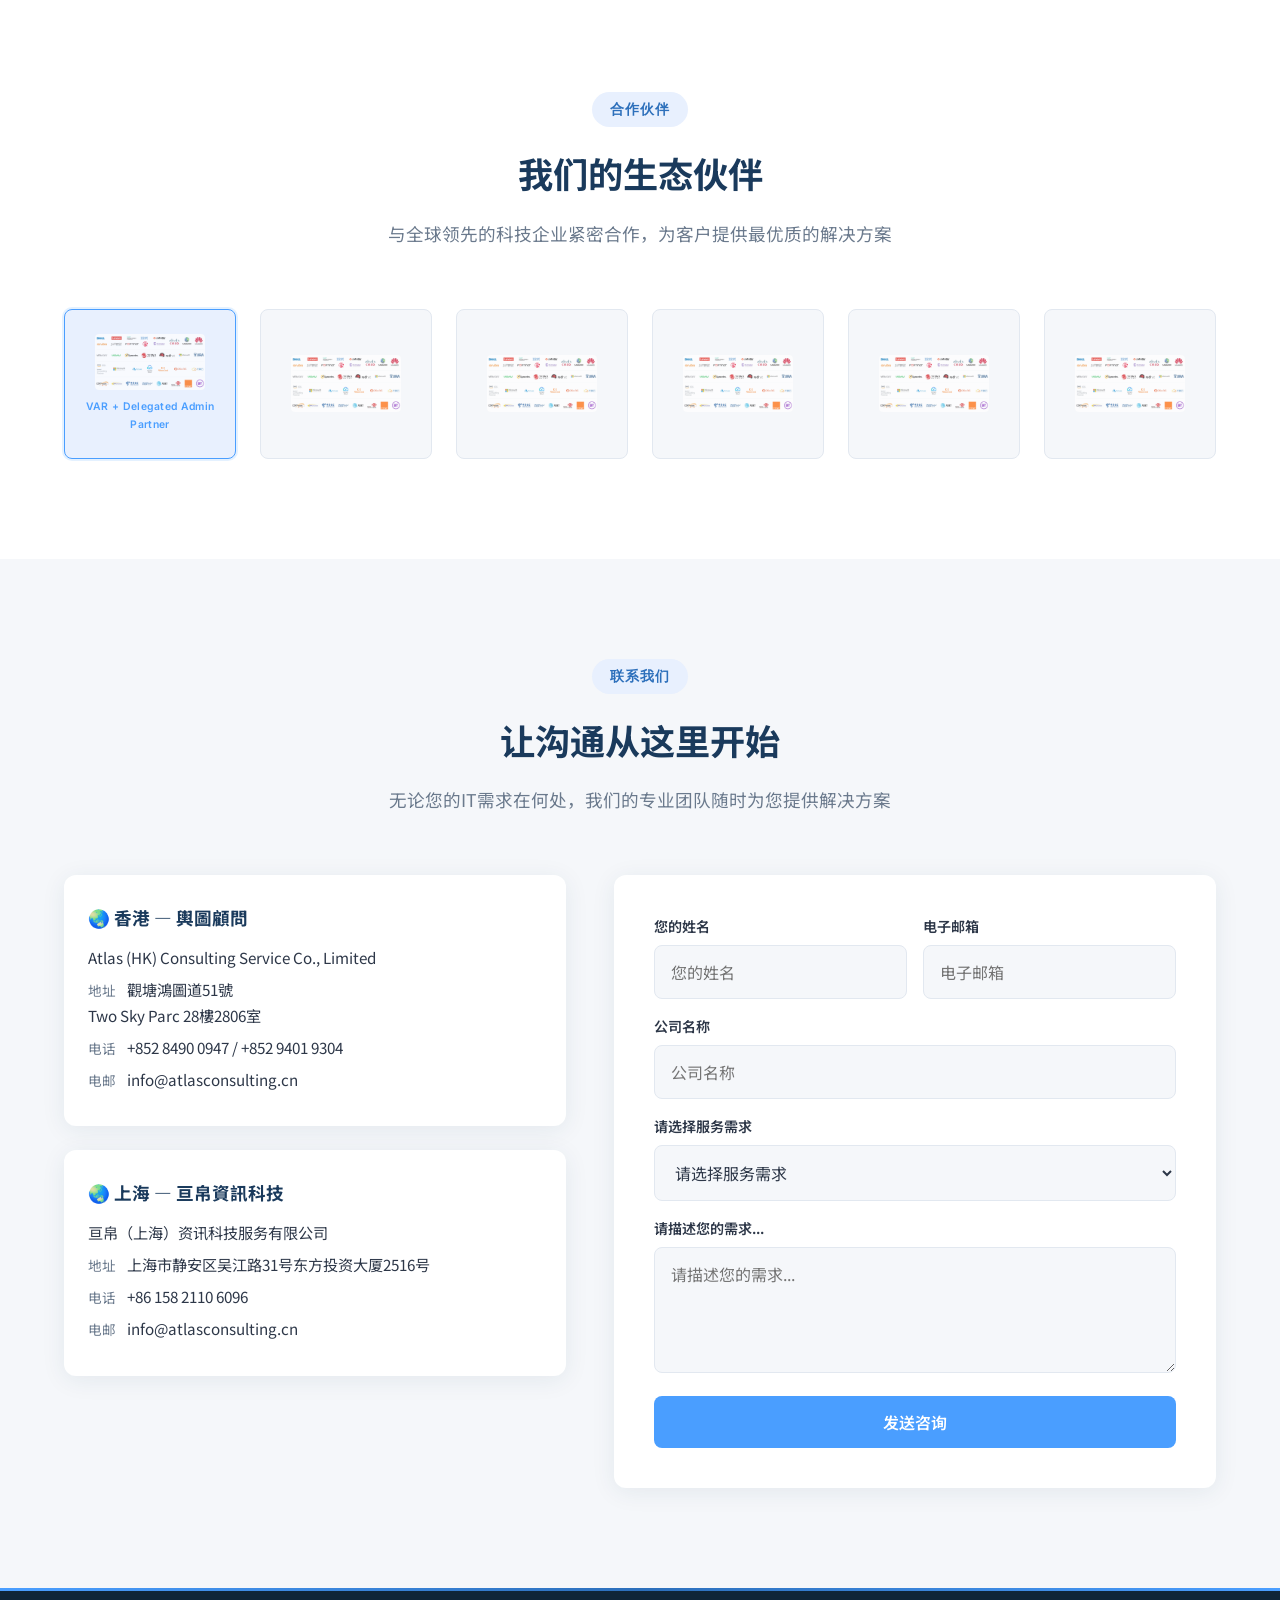
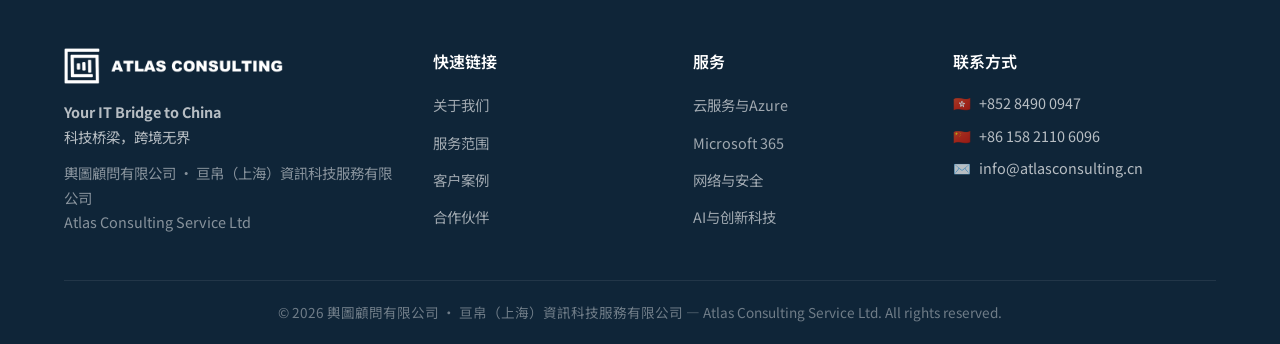
==== commit e02b6dbf: "fix: AI card card invalid nested anchor tags, restructure with action buttons row" ====
--- a/index.html
+++ b/index.html
@@ -137,7 +137,7 @@
                 <p class="section-desc" data-i18n="services.desc">覆盖7大服务领域 — 从基础设施到人工智能，从本地部署到全球化架构</p>
             </div>
             <div class="services-grid">
-                <a href="services/ai-innovation.html" class="service-card-link service-ai-wide" aria-label="AI与创新科技详情">
+                <div class="service-card-link service-ai-wide" aria-label="AI与创新科技详情">
                 <div class="service-card service-card-ai">
                     <div class="sc-icon sc-icon-ai">
                         <svg viewBox="0 0 48 48" fill="none" aria-hidden="true"><path d="M34 6H14L6 14V34L14 42H34L42 34V14L34 6ZM34 10L38 14H34V10ZM14 10V14H10L14 10ZM10 34V17H14V22H18V17H30V31H18V26H14V34L14 38H34L38 34V14H34V10Z" fill="currentColor"/><rect x="16" y="20" width="16" height="2" fill="currentColor"/></svg>
@@ -149,11 +149,14 @@
                         <li data-i18n="svc.ai.l2">Microsoft Copilot 导入</li>
                         <li data-i18n="svc.ai.l3">GPU集群部署</li>
                         <li data-i18n="svc.ai.l4">数字化转型咨询</li>
-                        <li data-i18n="svc.ai.l5"><a href="https://vo.atlasconsulting.cn/" target="_blank" rel="noopener noreferrer">Virtual Office AI 部署 — 人機協作，辦公新紀元</a></li>
-                    </ul>
-                    <a href="#contact" class="ai-demo-btn" data-i18n="demo.cta">预约演示</a>
-                </div>
-                </a>
+                        <li data-i18n="svc.ai.l5"><a href="https://vo.atlasconsulting.cn/" target="_blank" rel="noopener noreferrer">Virtual Office AI 部署 — 人機協作，辦公新紀元 ↗</a></li>
+                    </ul>
+                    <div class="ai-card-actions">
+                        <a href="services/ai-innovation.html" class="ai-card-link" data-i18n="hero.btn1">了解更多 →</a>
+                        <a href="#contact" class="ai-demo-btn" data-i18n="demo.cta">预约演示</a>
+                    </div>
+                </div>
+                </div>
                 <a href="services/cloud.html" class="service-card-link" aria-label="云服务详情">
                 <div class="service-card">
                     <div class="sc-icon sc-icon-cloud">
--- a/assets/css/style.css
+++ b/assets/css/style.css
@@ -1267,23 +1267,62 @@
     flex-wrap: wrap;
 }
 
-/* Demo button inside AI card on homepage */
-.service-card-ai .ai-demo-btn {
+/* Card actions row inside AI card on homepage */
+.ai-card-actions {
+    display: flex;
+    gap: 12px;
+    flex-wrap: wrap;
+    margin-top: 20px;
+}
+
+.ai-card-actions .ai-card-link {
     display: inline-block;
-    margin-top: 16px;
-    padding: 6px 18px;
+    padding: 8px 20px;
+    border-radius: 8px;
+    background: rgba(255,255,255,0.12);
+    color: rgba(255,255,255,0.9);
+    font-size: 0.9rem;
+    font-weight: 500;
+    transition: var(--transition);
+    text-decoration: none;
+}
+
+.ai-card-actions .ai-card-link:hover {
+    background: rgba(255,255,255,0.2);
+    color: #fff;
+    transform: translateY(-1px);
+}
+
+.ai-card-actions .ai-demo-btn {
+    display: inline-block;
+    padding: 8px 20px;
     border: 1px solid rgba(255,255,255,0.5);
-    border-radius: 20px;
+    border-radius: 8px;
     color: rgba(255,255,255,0.9);
-    font-size: 0.85rem;
+    font-size: 0.9rem;
     font-weight: 500;
     transition: var(--transition);
-}
-
-.service-card-ai .ai-demo-btn:hover {
+    text-decoration: none;
+}
+
+.ai-card-actions .ai-demo-btn:hover {
     background: rgba(255,255,255,0.15);
     border-color: rgba(255,255,255,0.8);
     color: #fff;
+    transform: translateY(-1px);
+}
+
+/* VO bullet link in AI card list */
+.service-card-ai .sc-list li a {
+    color: #b794f4;
+    text-decoration: none;
+    border-bottom: 1px solid rgba(183, 148, 244, 0.3);
+    transition: var(--transition);
+}
+
+.service-card-ai .sc-list li a:hover {
+    color: #d8b4fe;
+    border-bottom-color: #d8b4fe;
 }
 
 @media (max-width: 768px) {
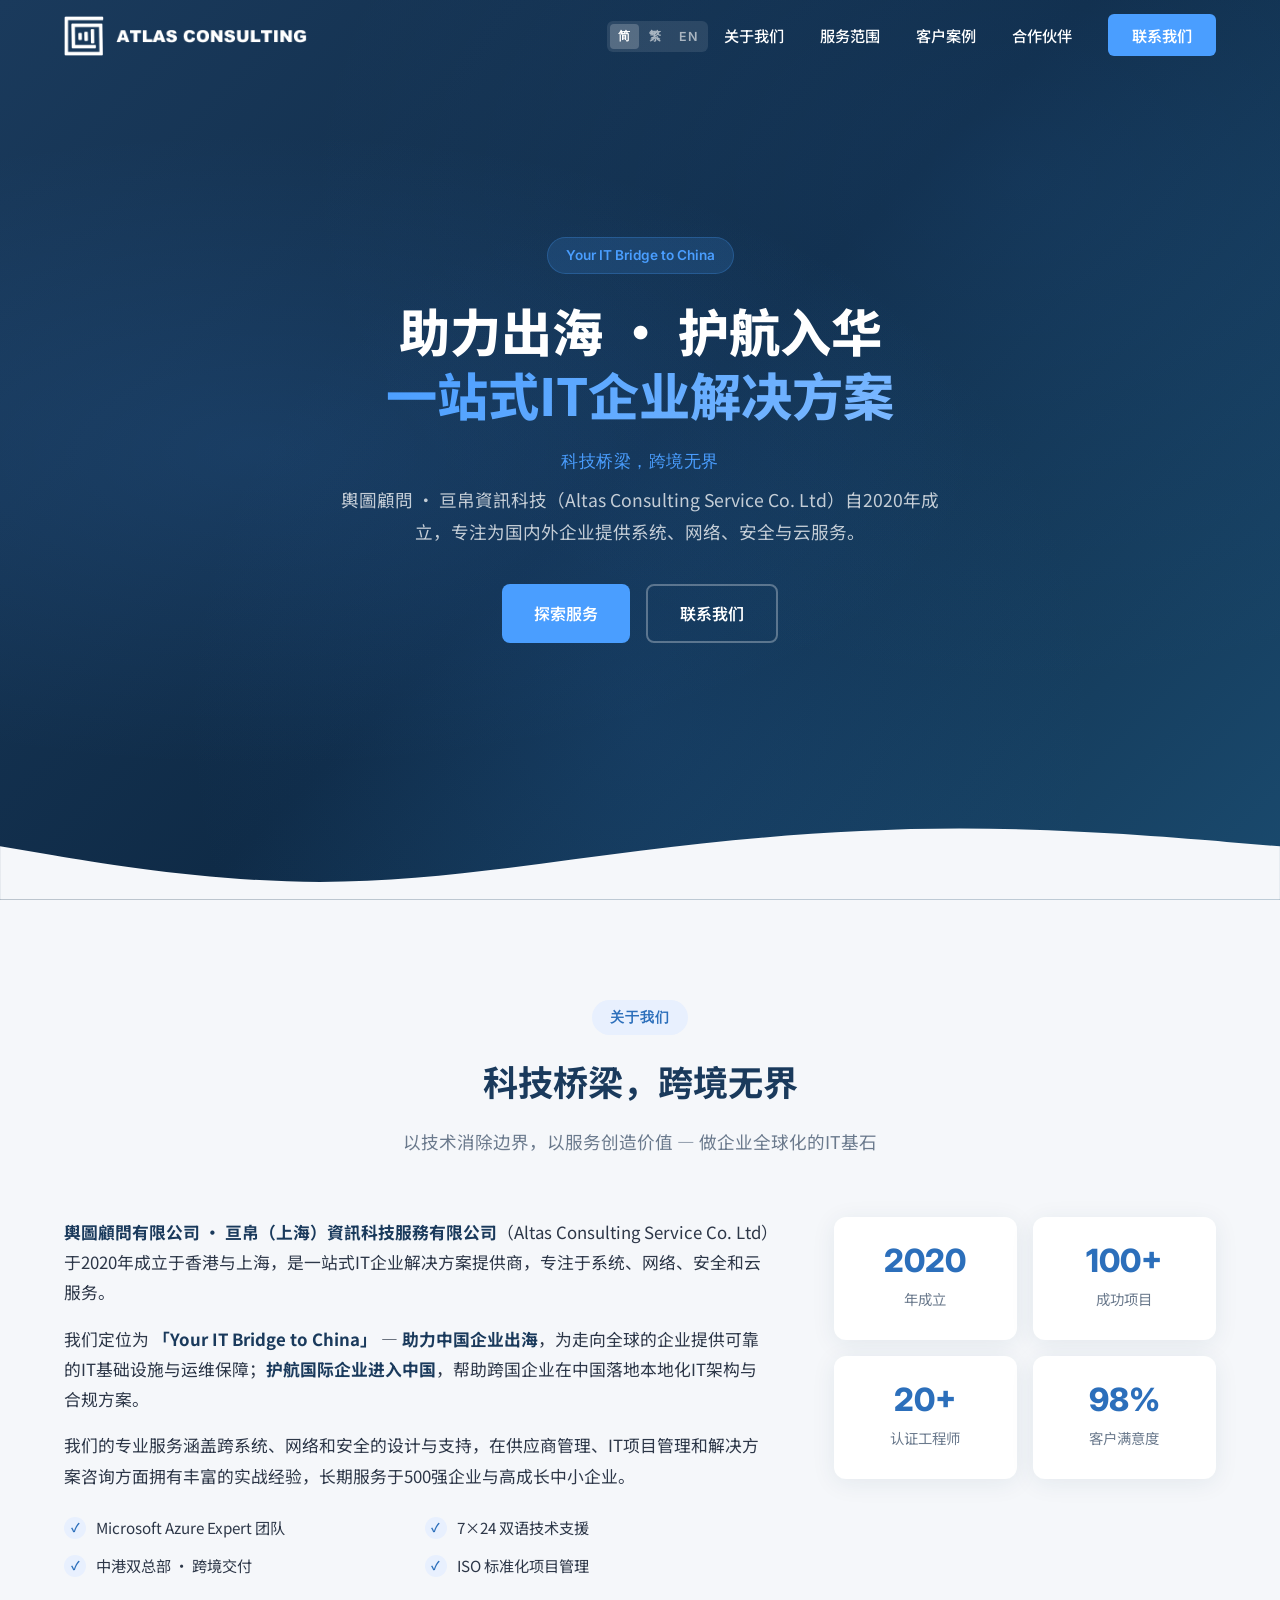
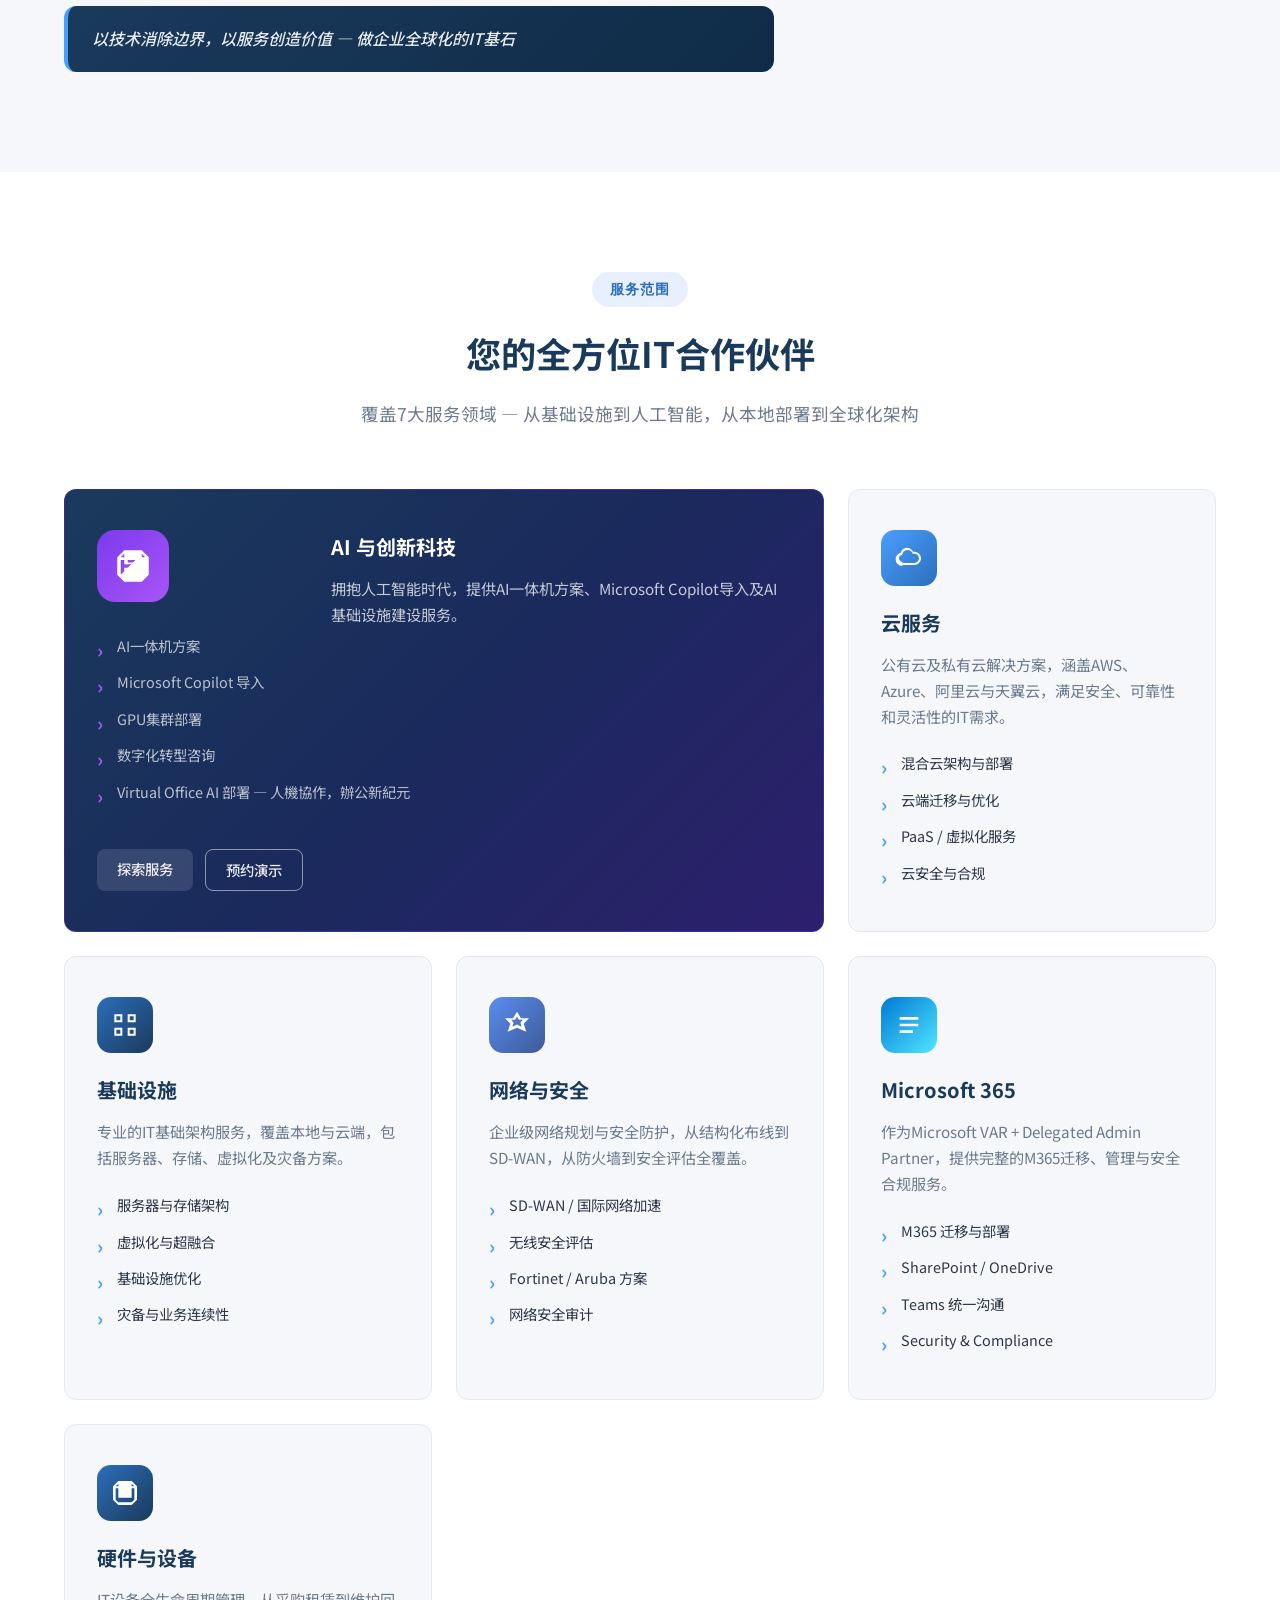
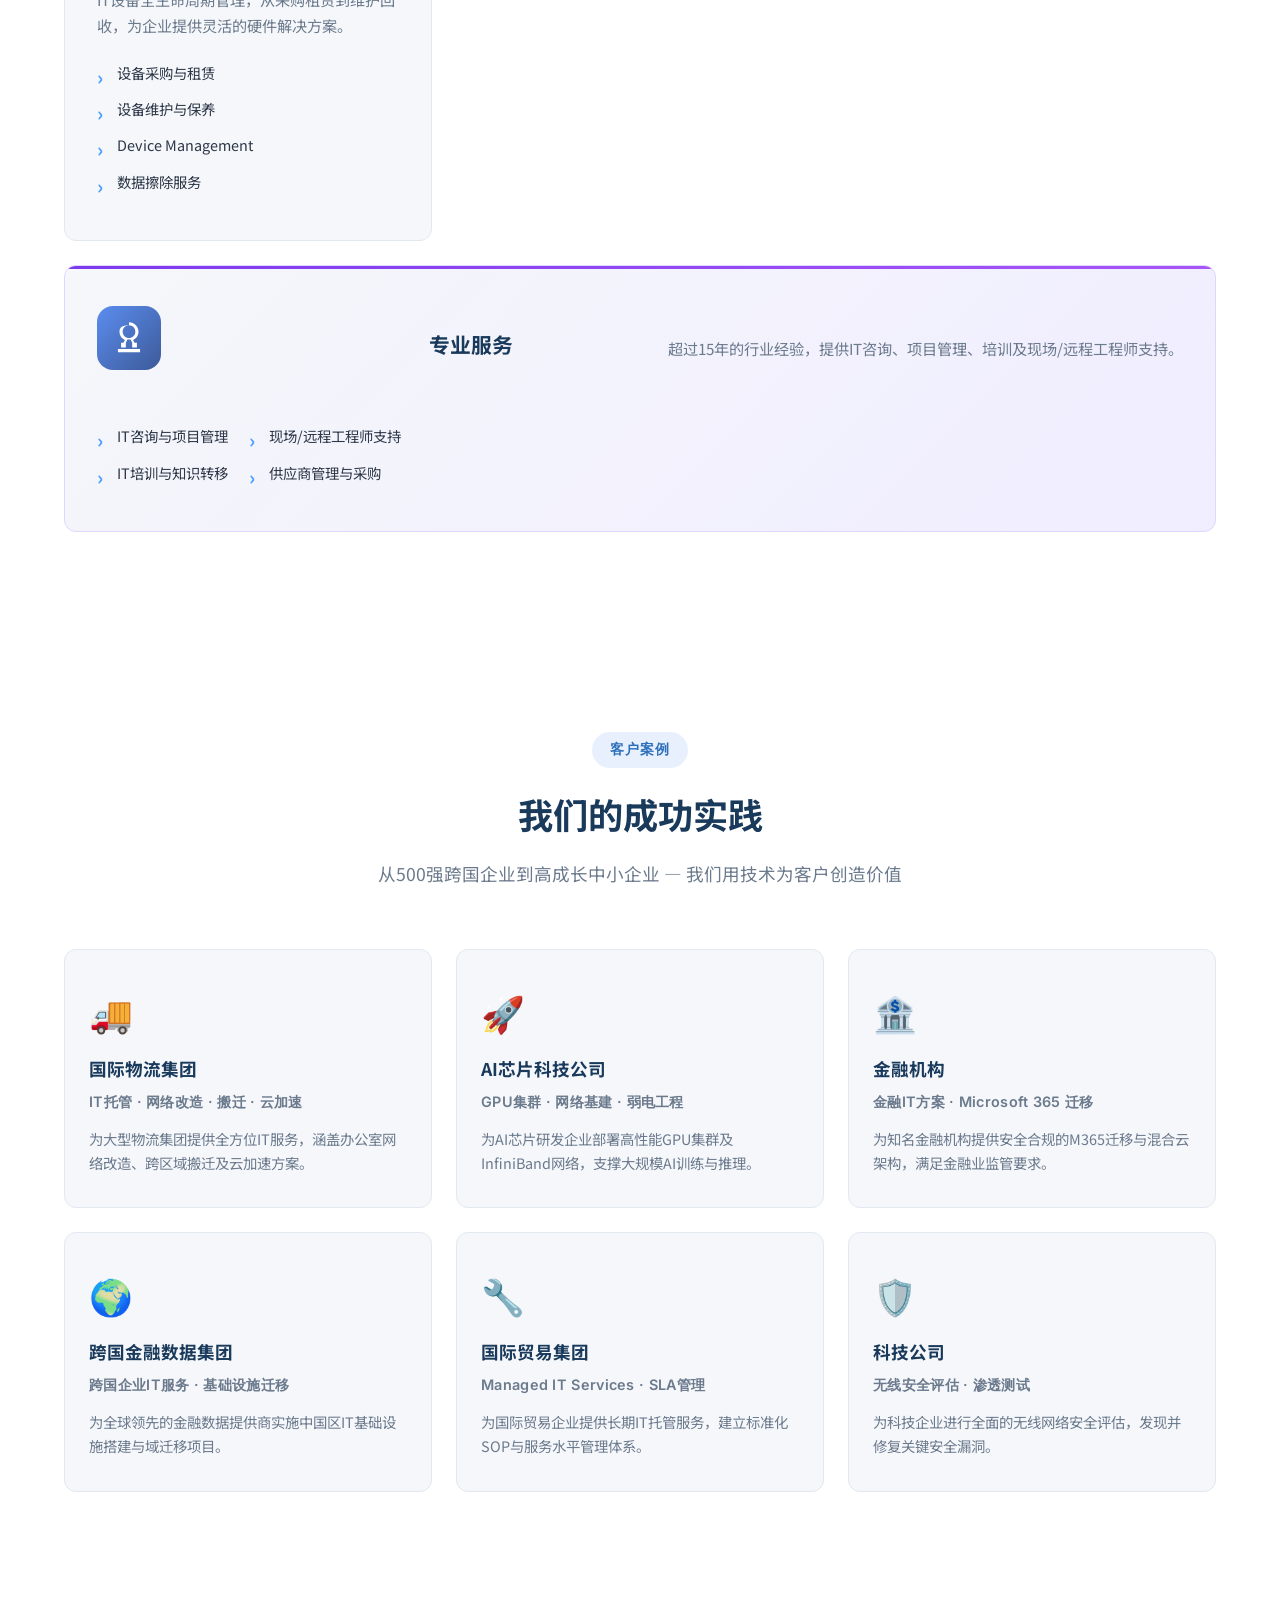
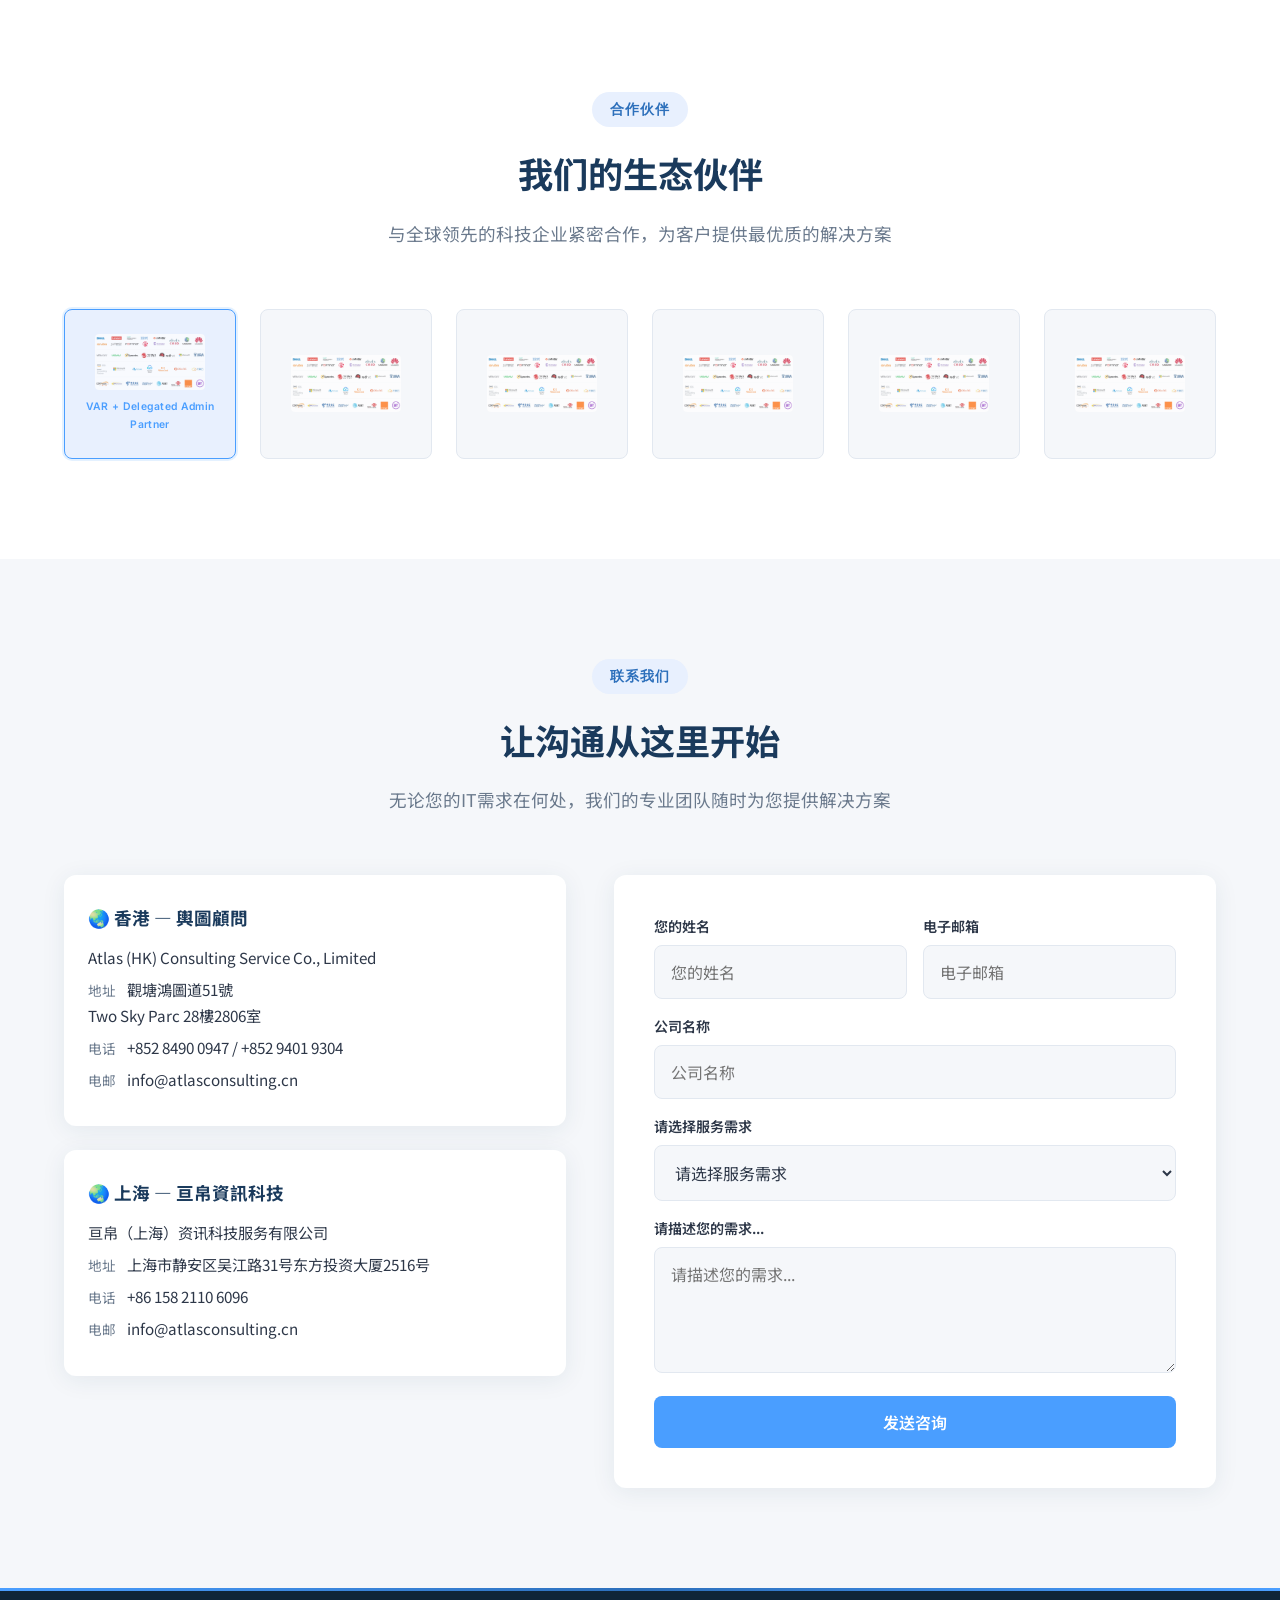
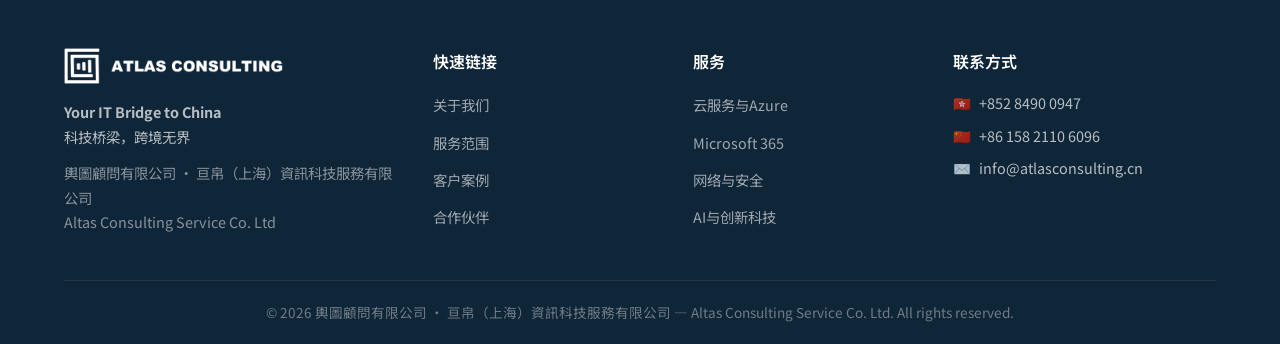
==== commit 1ed16712: "rename: Atlas Consulting Service Ltd → Altas Consulting Service Co. Ltd. (30 occurrences, 9 files)" ====
--- a/index.html
+++ b/index.html
@@ -55,7 +55,7 @@
                 <span class="hero-badge" data-i18n="hero.badge">Your IT Bridge to China</span>
                 <h1 data-i18n="hero.title">助力出海 · 护航入华<br><span class="highlight">一站式IT企业解决方案</span></h1>
                 <p class="hero-tagline" data-i18n="hero.tagline">科技桥梁，跨境无界</p>
-                <p data-i18n="hero.desc">輿圖顧問 · 亘帛資訊科技（Atlas Consulting Service Ltd）自2020年成立，专注为国内外企业提供系统、网络、安全与云服务。</p>
+                <p data-i18n="hero.desc">輿圖顧問 · 亘帛資訊科技（Altas Consulting Service Co. Ltd）自2020年成立，专注为国内外企业提供系统、网络、安全与云服务。</p>
                 <div class="hero-btns">
                     <a href="#services" class="btn btn-primary" data-i18n="hero.btn1">探索服务</a>
                     <a href="#contact" class="btn btn-outline" data-i18n="hero.btn2">联系我们</a>
@@ -81,7 +81,7 @@
             </div>
             <div class="about-content">
                 <div class="about-text">
-                    <p data-i18n="about.p1"><strong>輿圖顧問有限公司 · 亘帛（上海）資訊科技服務有限公司</strong>（Atlas Consulting Service Ltd）于2020年成立于香港与上海，是一站式IT企业解决方案提供商，专注于系统、网络、安全和云服务。</p>
+                    <p data-i18n="about.p1"><strong>輿圖顧問有限公司 · 亘帛（上海）資訊科技服務有限公司</strong>（Altas Consulting Service Co. Ltd）于2020年成立于香港与上海，是一站式IT企业解决方案提供商，专注于系统、网络、安全和云服务。</p>
                     <p data-i18n="about.p2">我们定位为 <strong>「Your IT Bridge to China」</strong> — <strong>助力中国企业出海</strong>，为走向全球的企业提供可靠的IT基础设施与运维保障；<strong>护航国际企业进入中国</strong>，帮助跨国企业在中国落地本地化IT架构与合规方案。</p>
                     <p data-i18n="about.p3">我们的专业服务涵盖跨系统、网络和安全的设计与支持，在供应商管理、IT项目管理和解决方案咨询方面拥有丰富的实战经验，长期服务于500强企业与高成长中小企业。</p>
                     <div class="about-features">
@@ -407,7 +407,7 @@
                     <p><strong data-i18n="footer.brand">Your IT Bridge to China</strong><br><span data-i18n="footer.tagline">科技桥梁，跨境无界</span></p>
                     <p class="footer-brand-meta" data-i18n="footer.company">
                         輿圖顧問有限公司 · 亘帛（上海）資訊科技服務有限公司<br>
-                        Atlas Consulting Service Ltd
+                        Altas Consulting Service Co. Ltd
                     </p>
                 </div>
                 <div class="footer-links">
@@ -436,7 +436,7 @@
                 </div>
             </div>
             <div class="footer-bottom">
-                <p data-i18n="footer.copyright">&copy; 2026 輿圖顧問有限公司 · 亘帛（上海）資訊科技服務有限公司 — Atlas Consulting Service Ltd. All rights reserved.</p>
+                <p data-i18n="footer.copyright">&copy; 2026 輿圖顧問有限公司 · 亘帛（上海）資訊科技服務有限公司 — Altas Consulting Service Co. Ltd. All rights reserved.</p>
             </div>
         </div>
     </footer>
